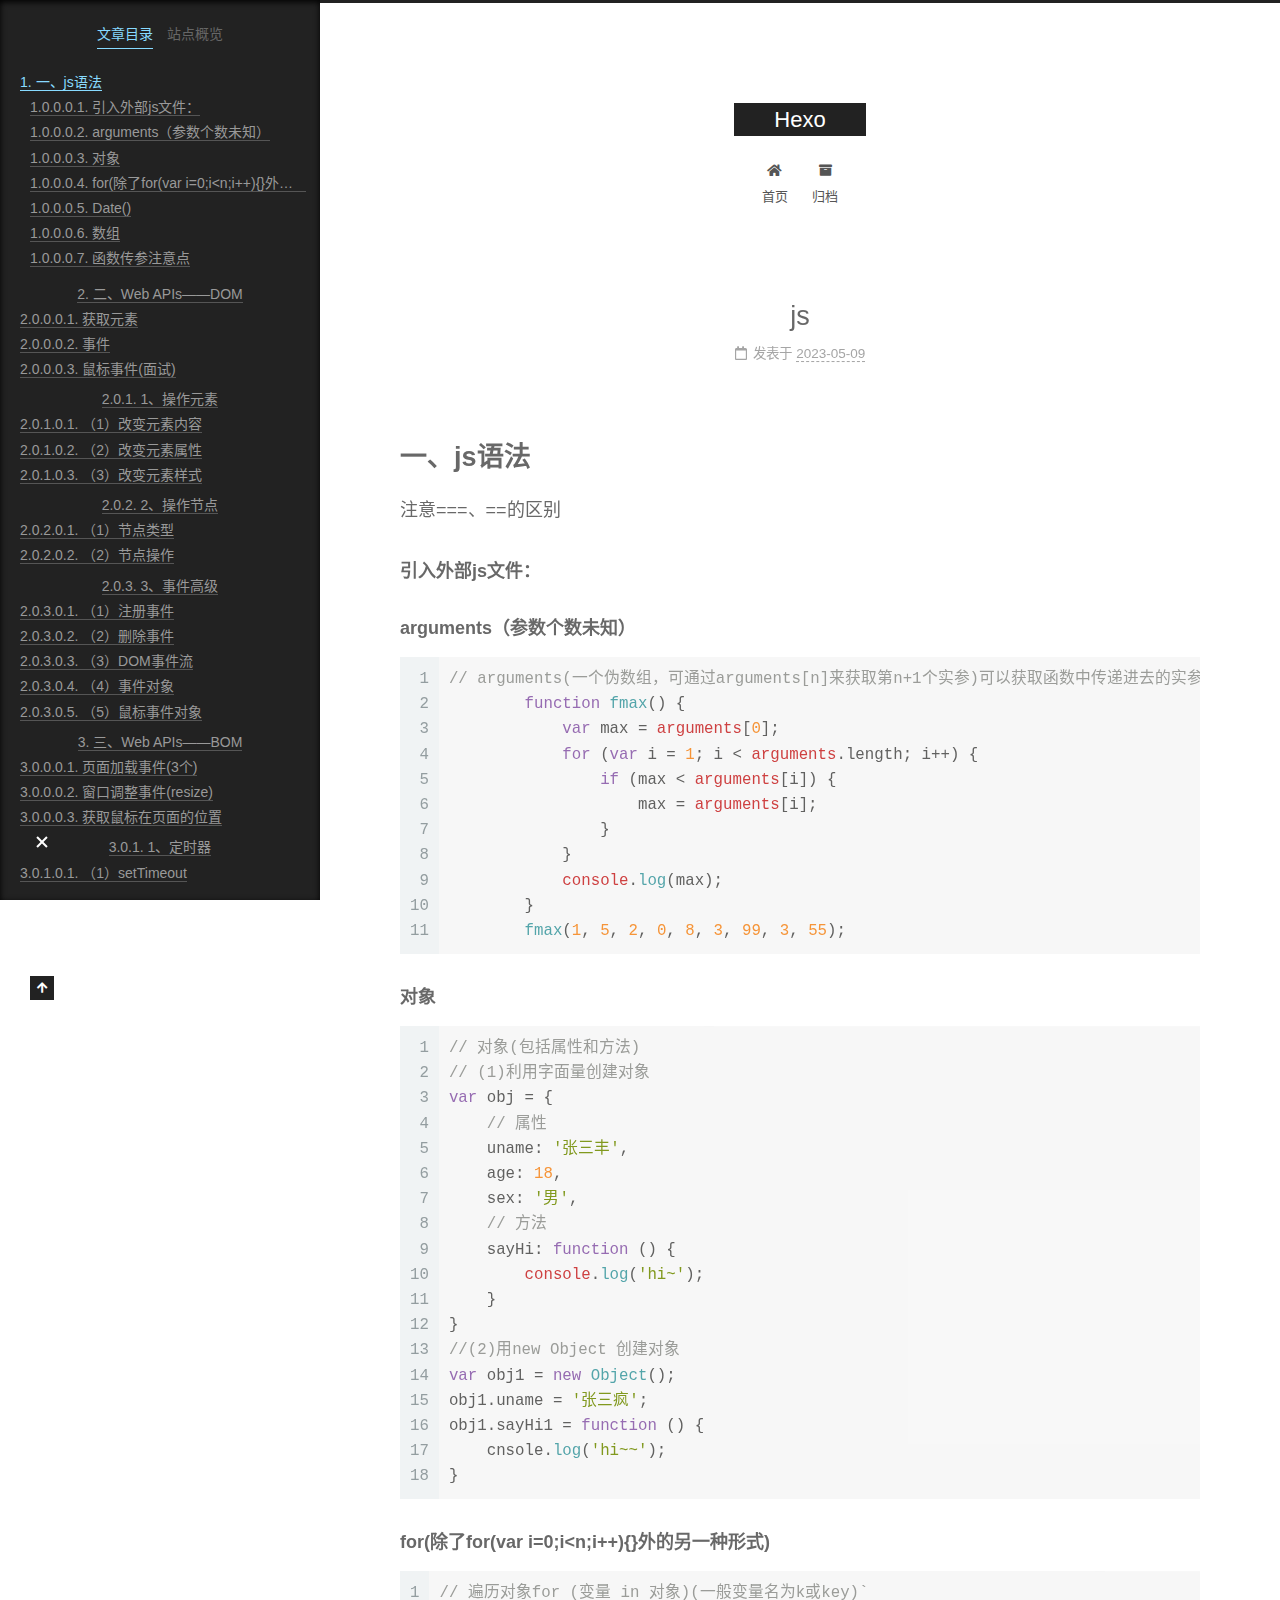
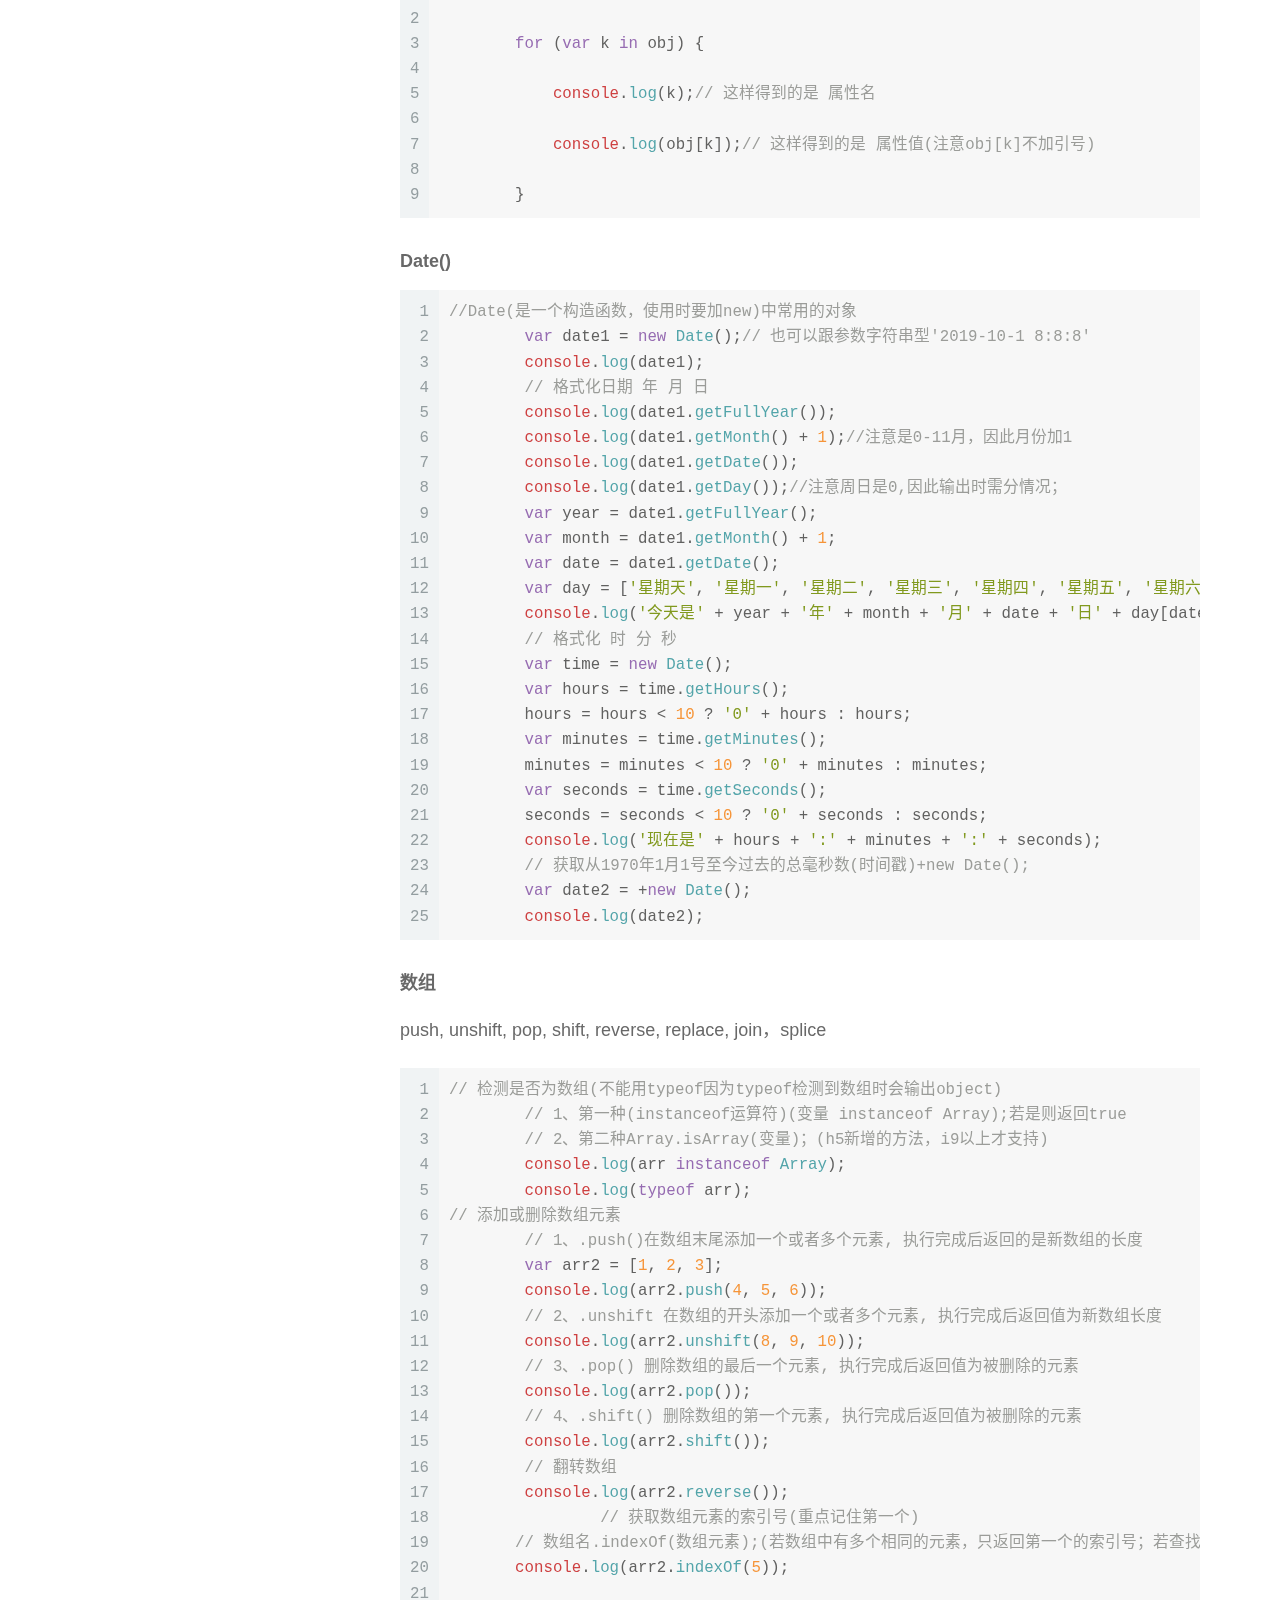
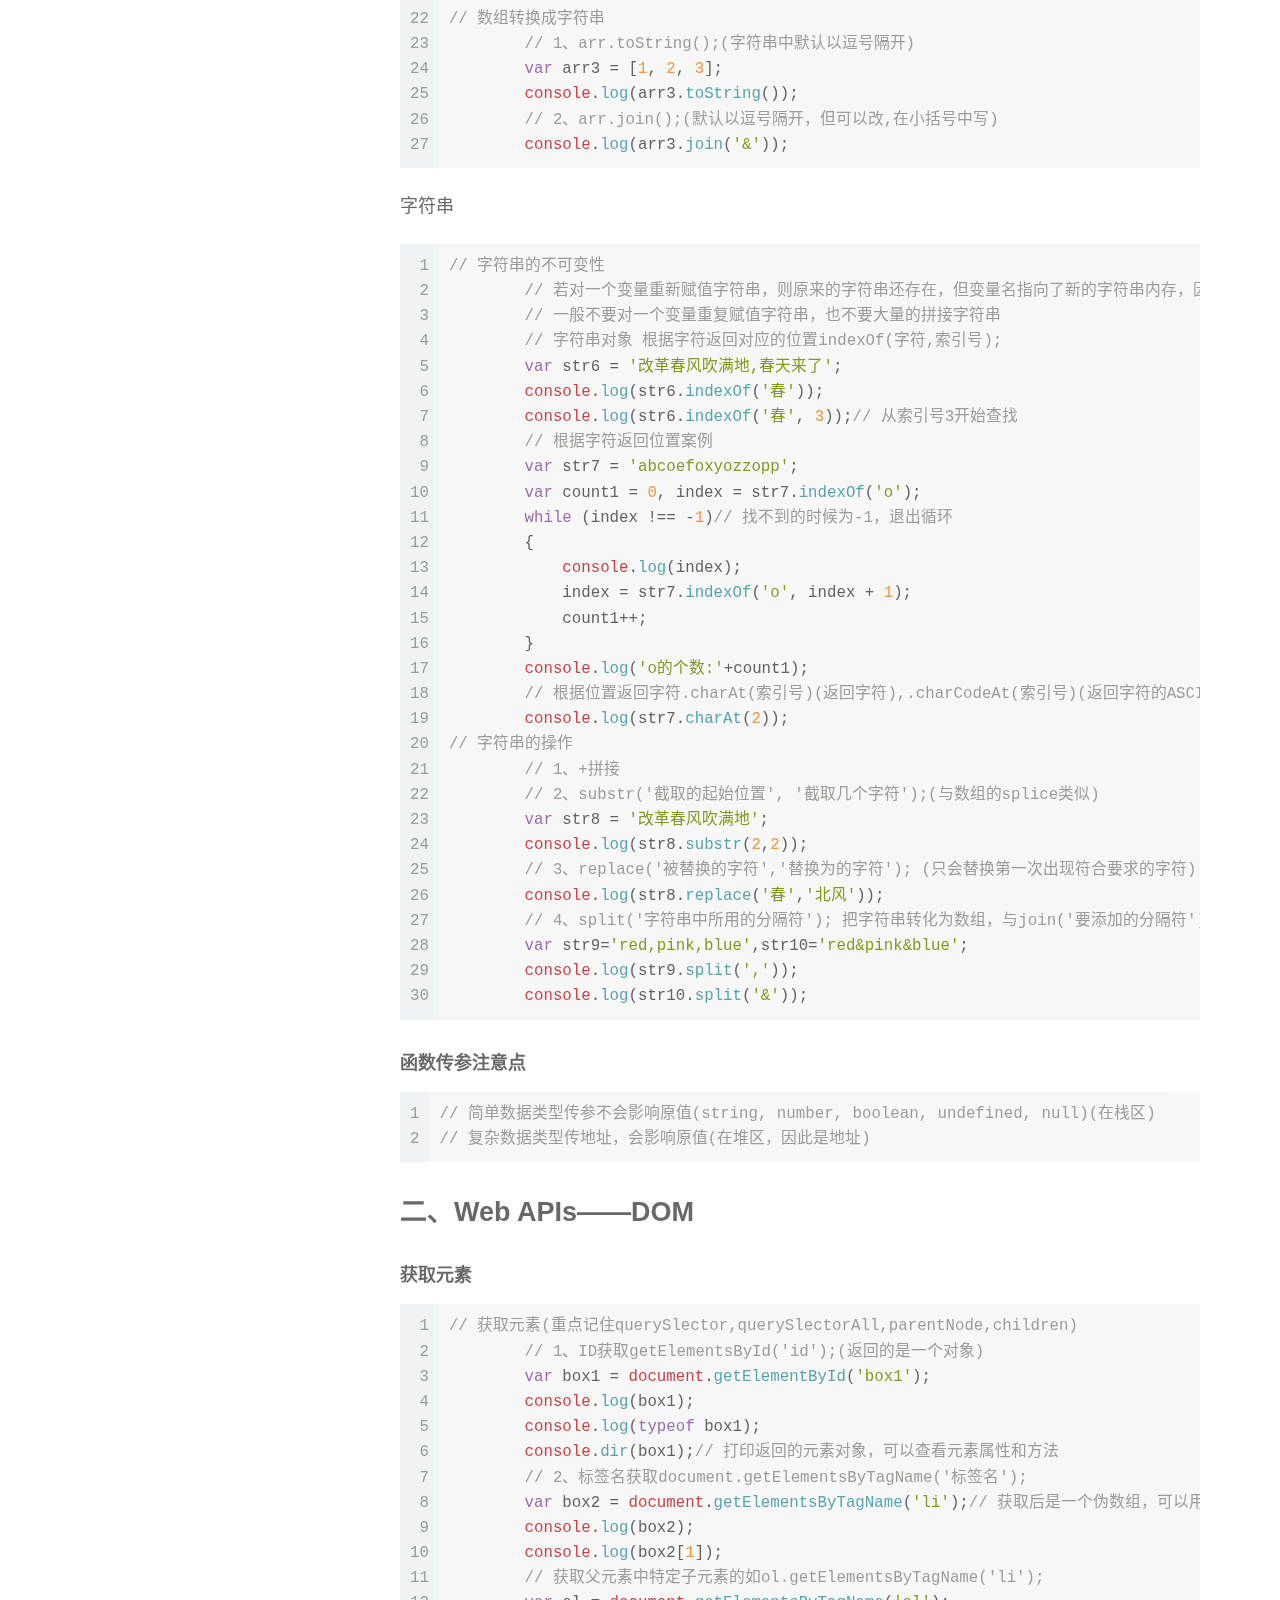
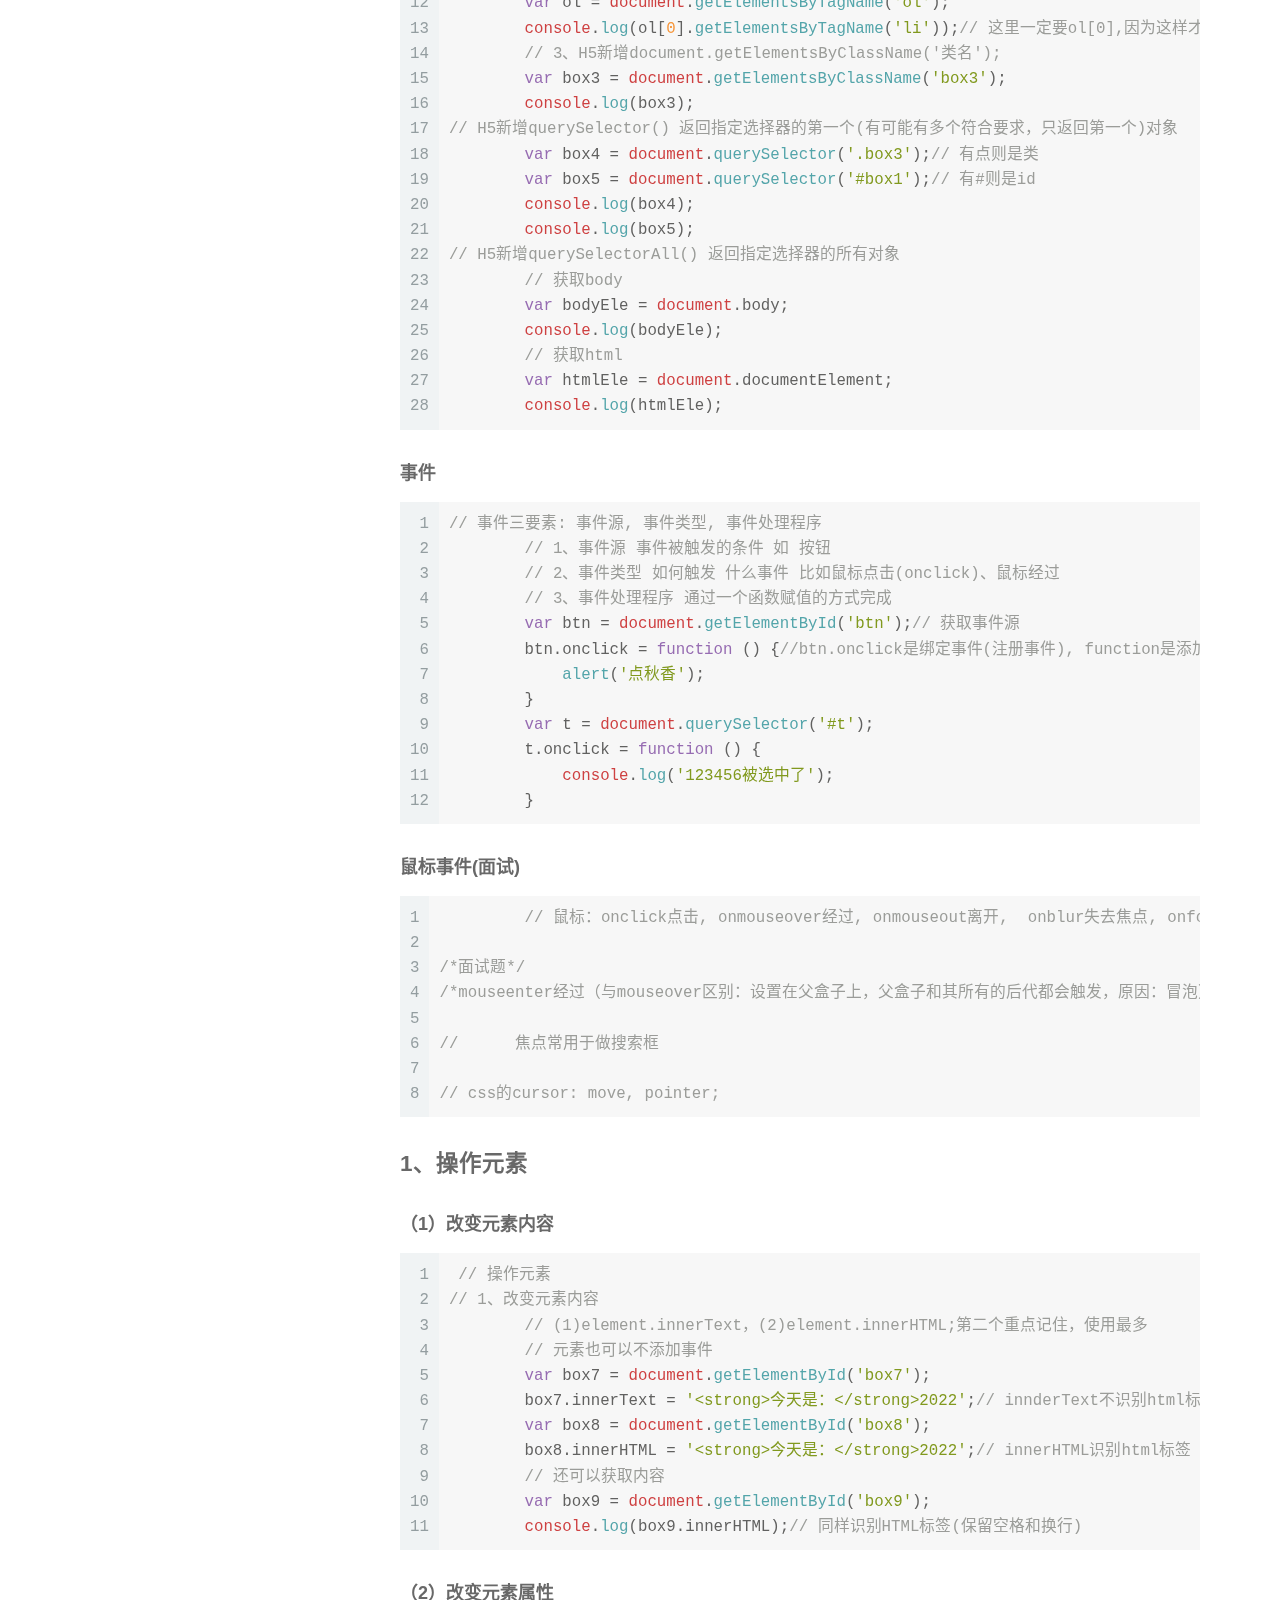
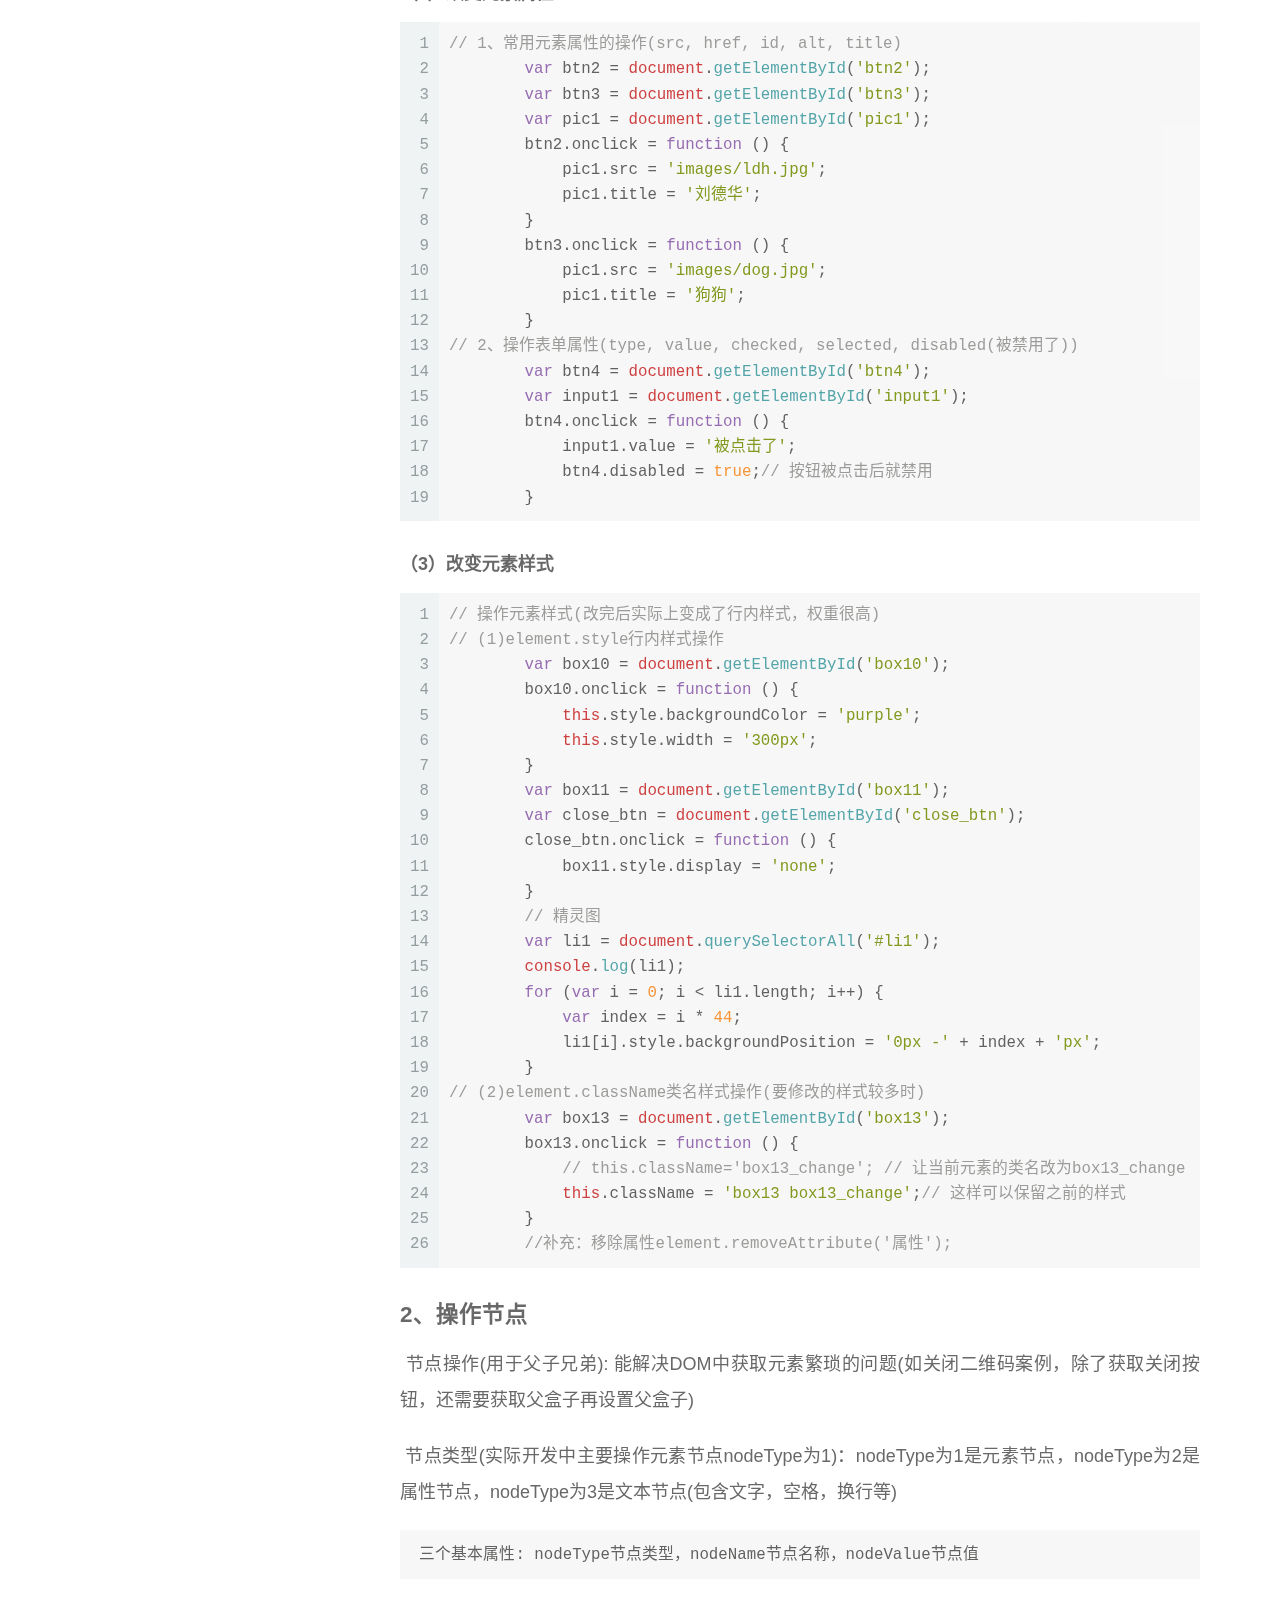
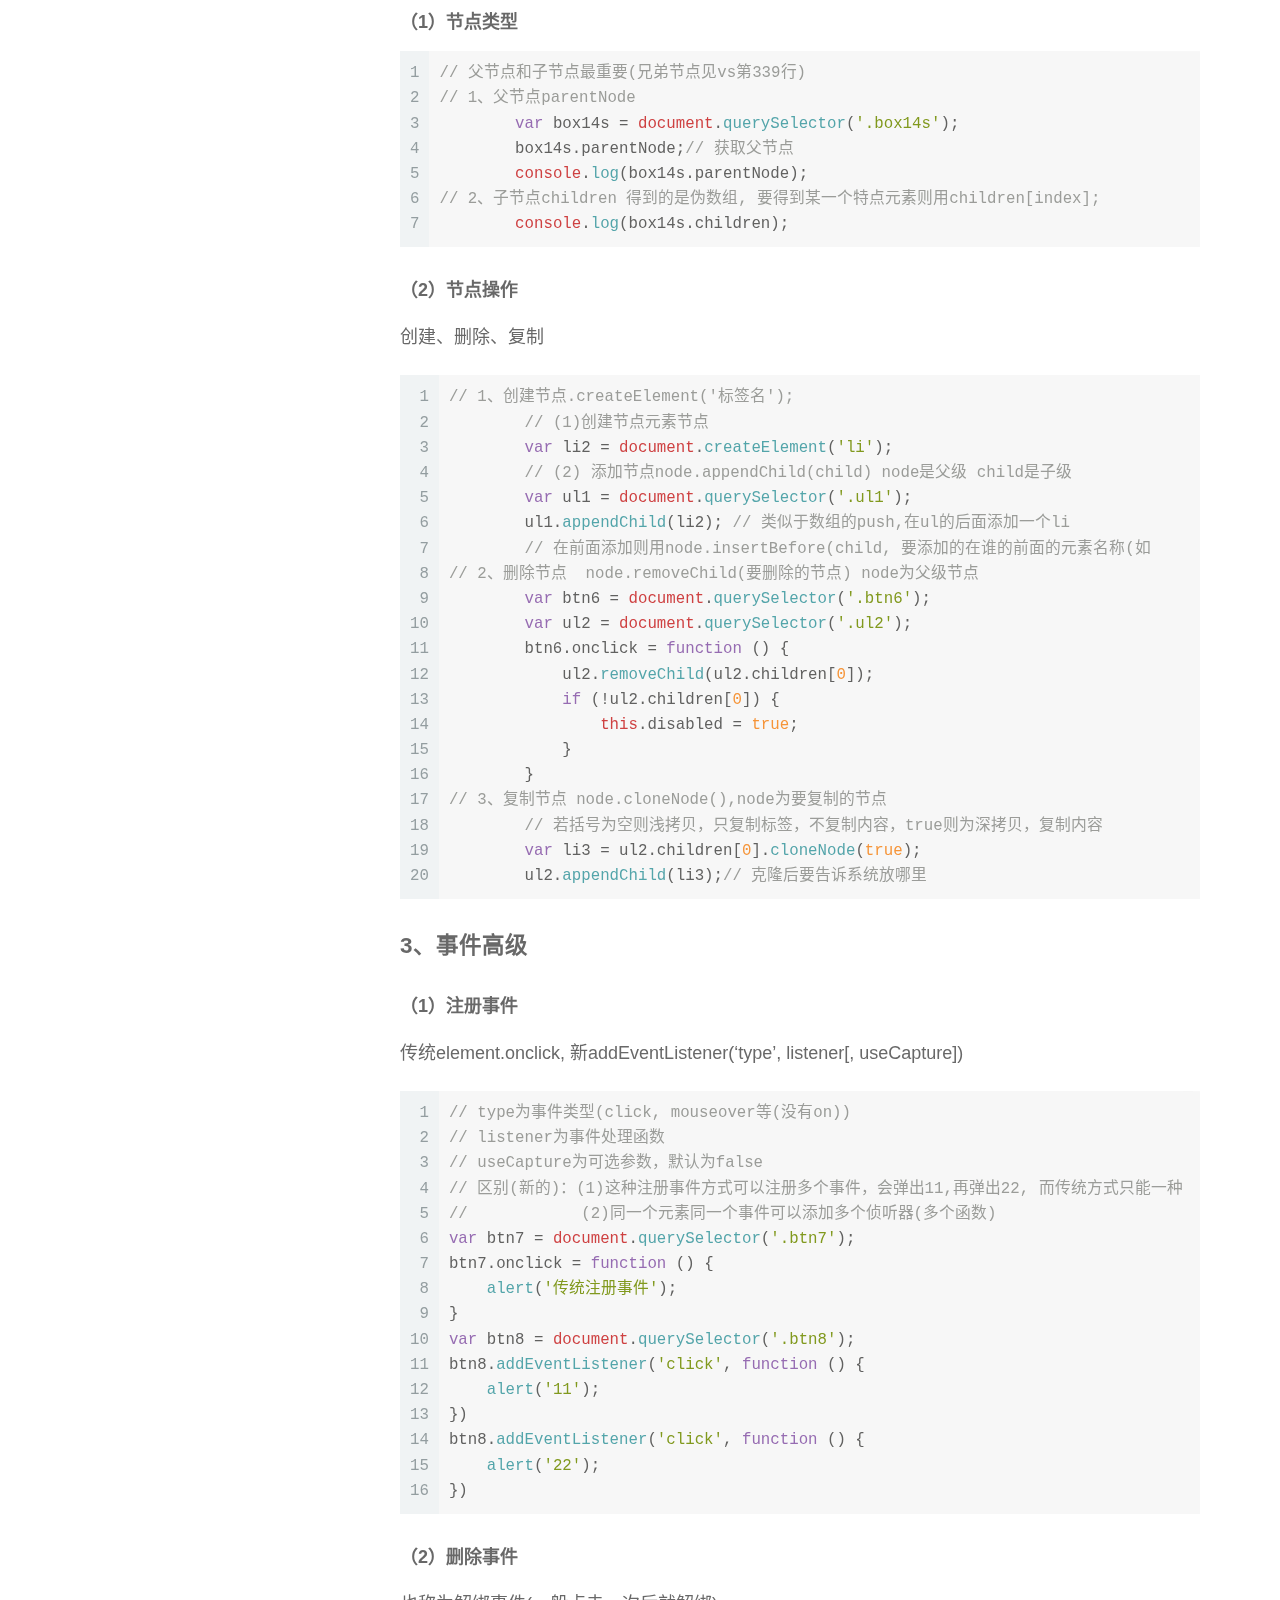
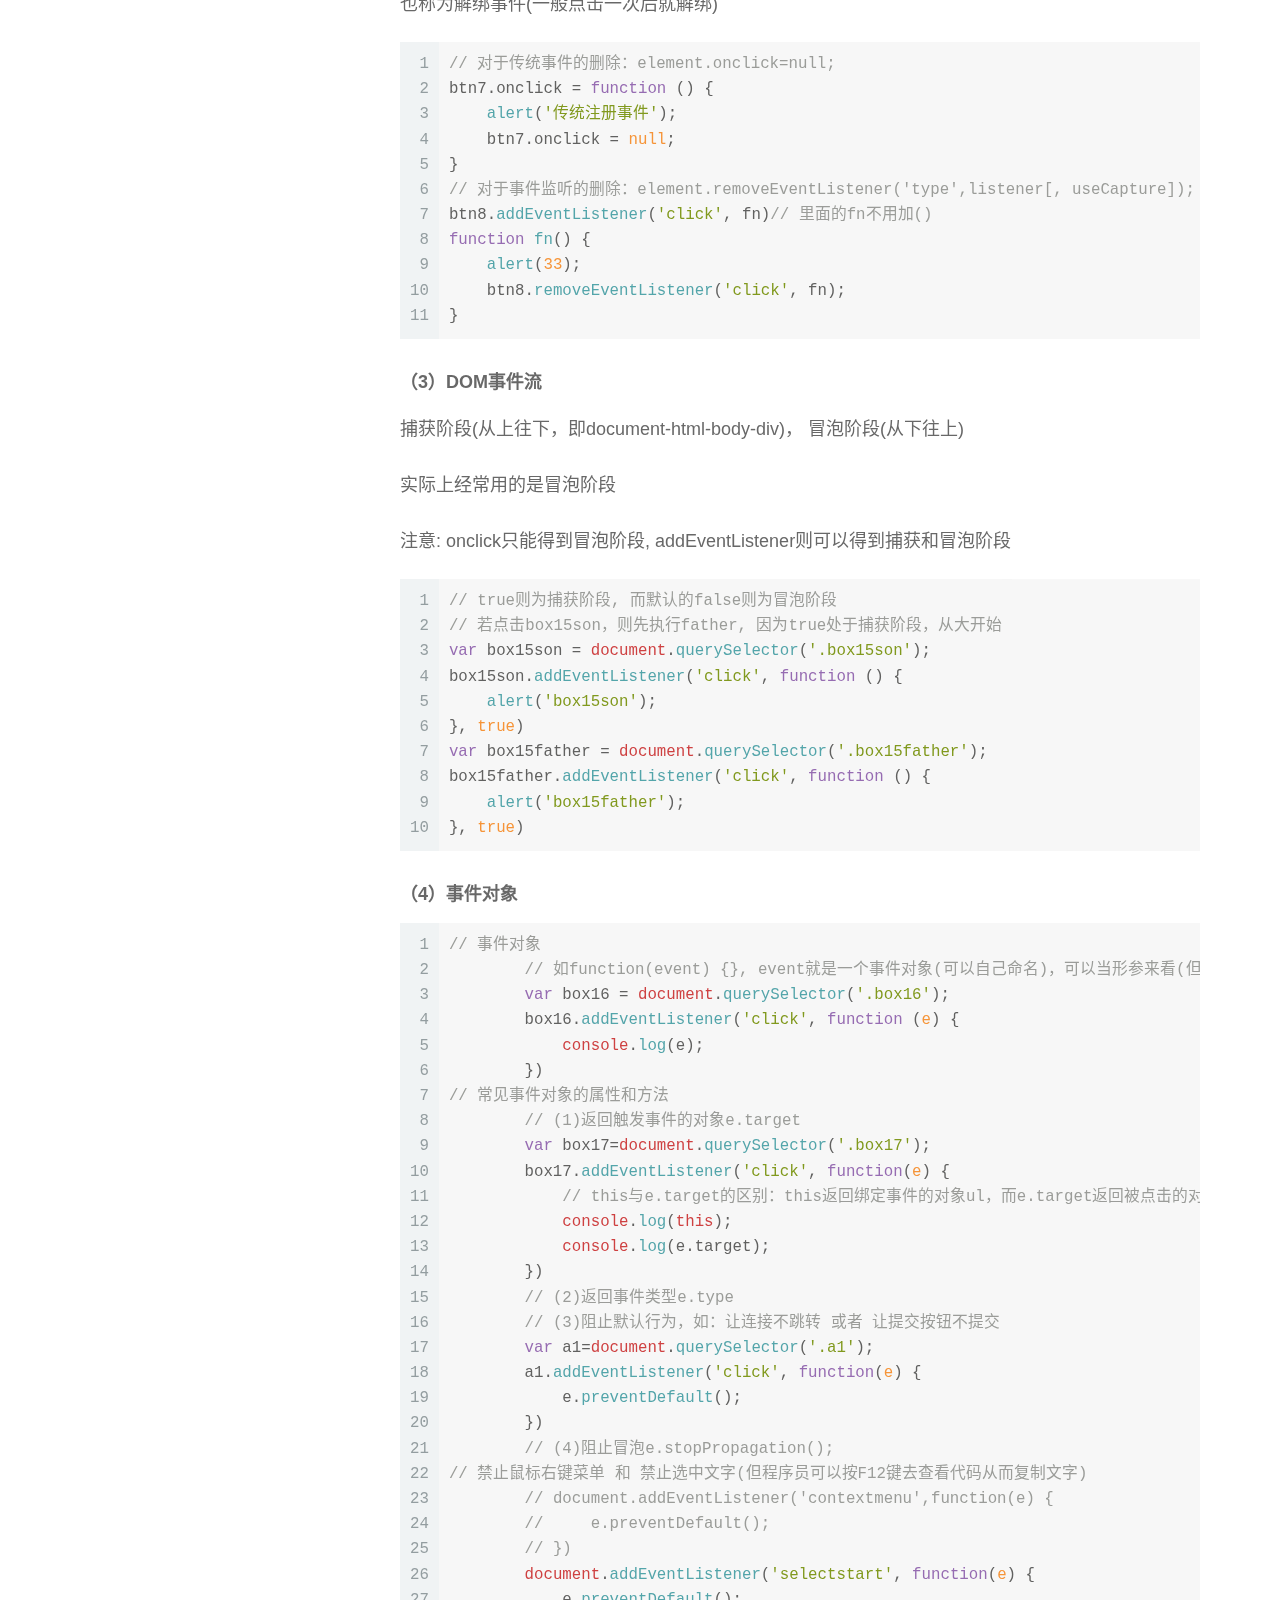
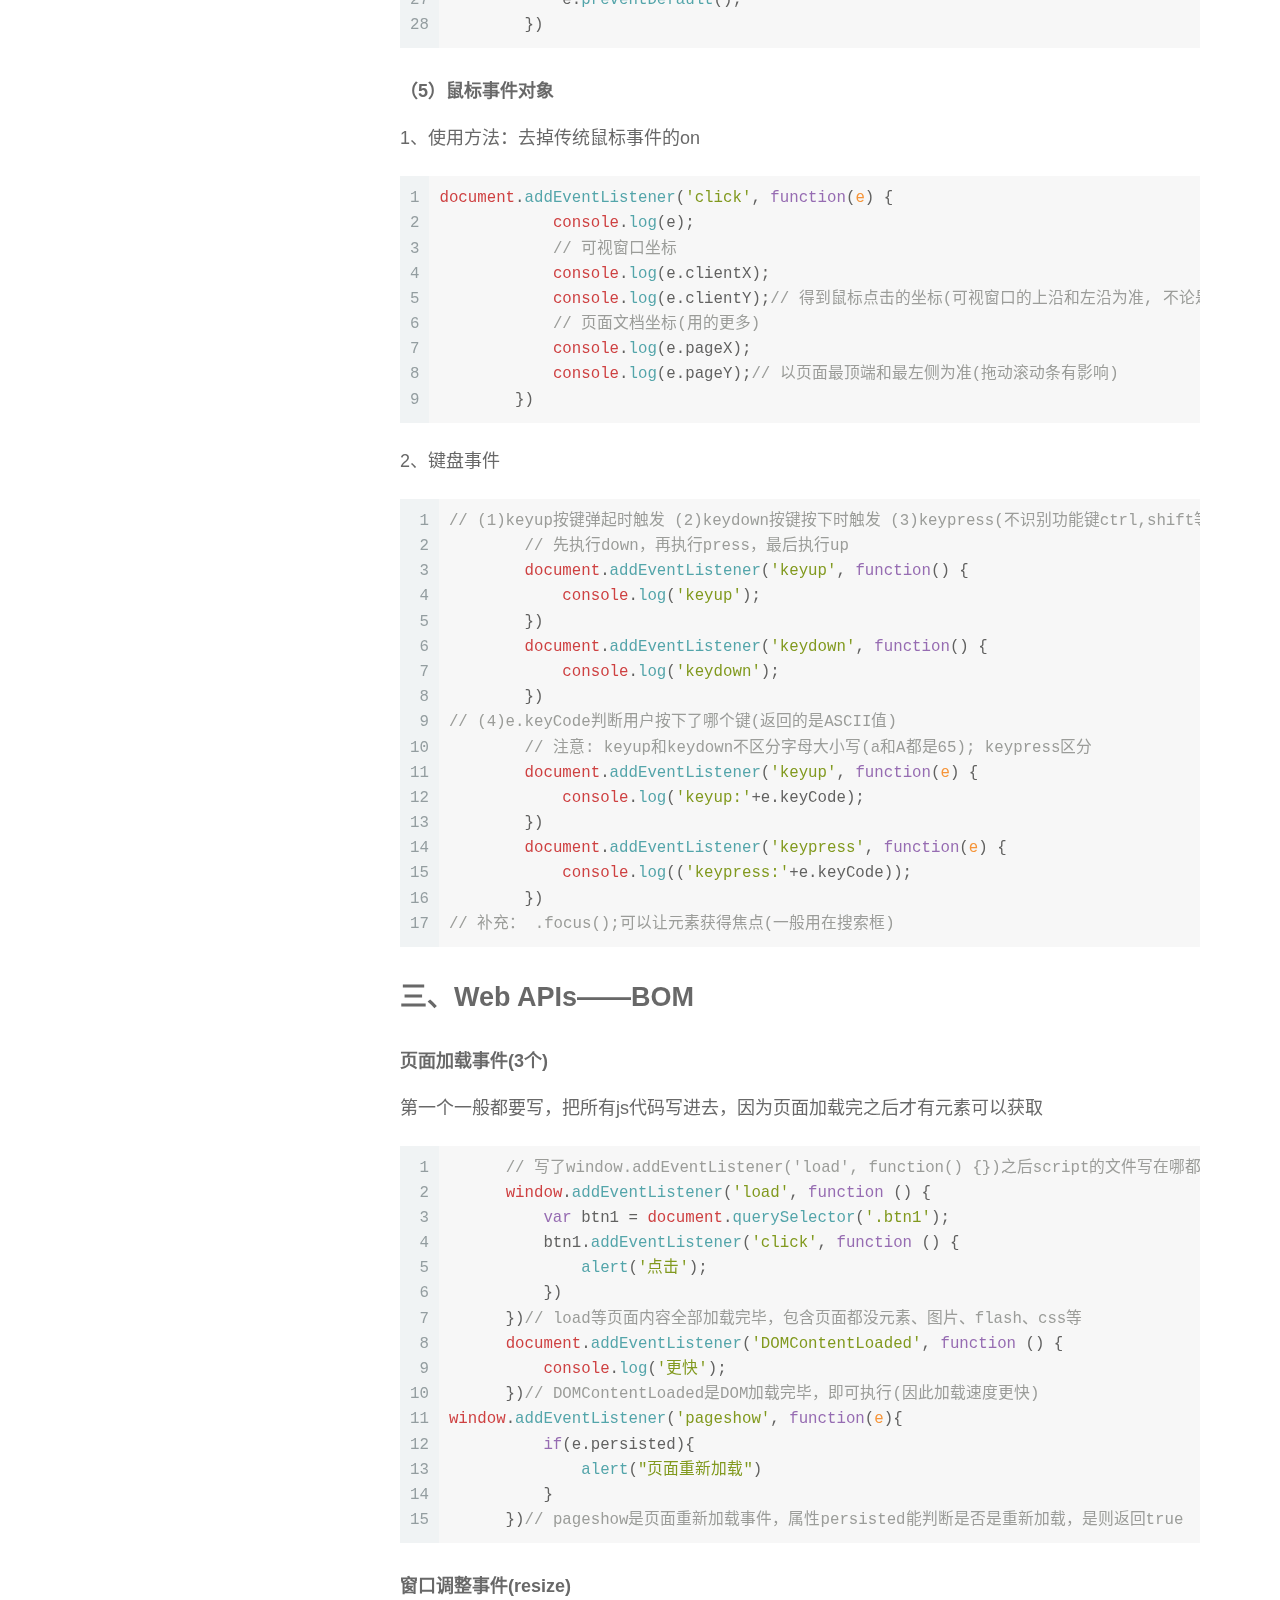
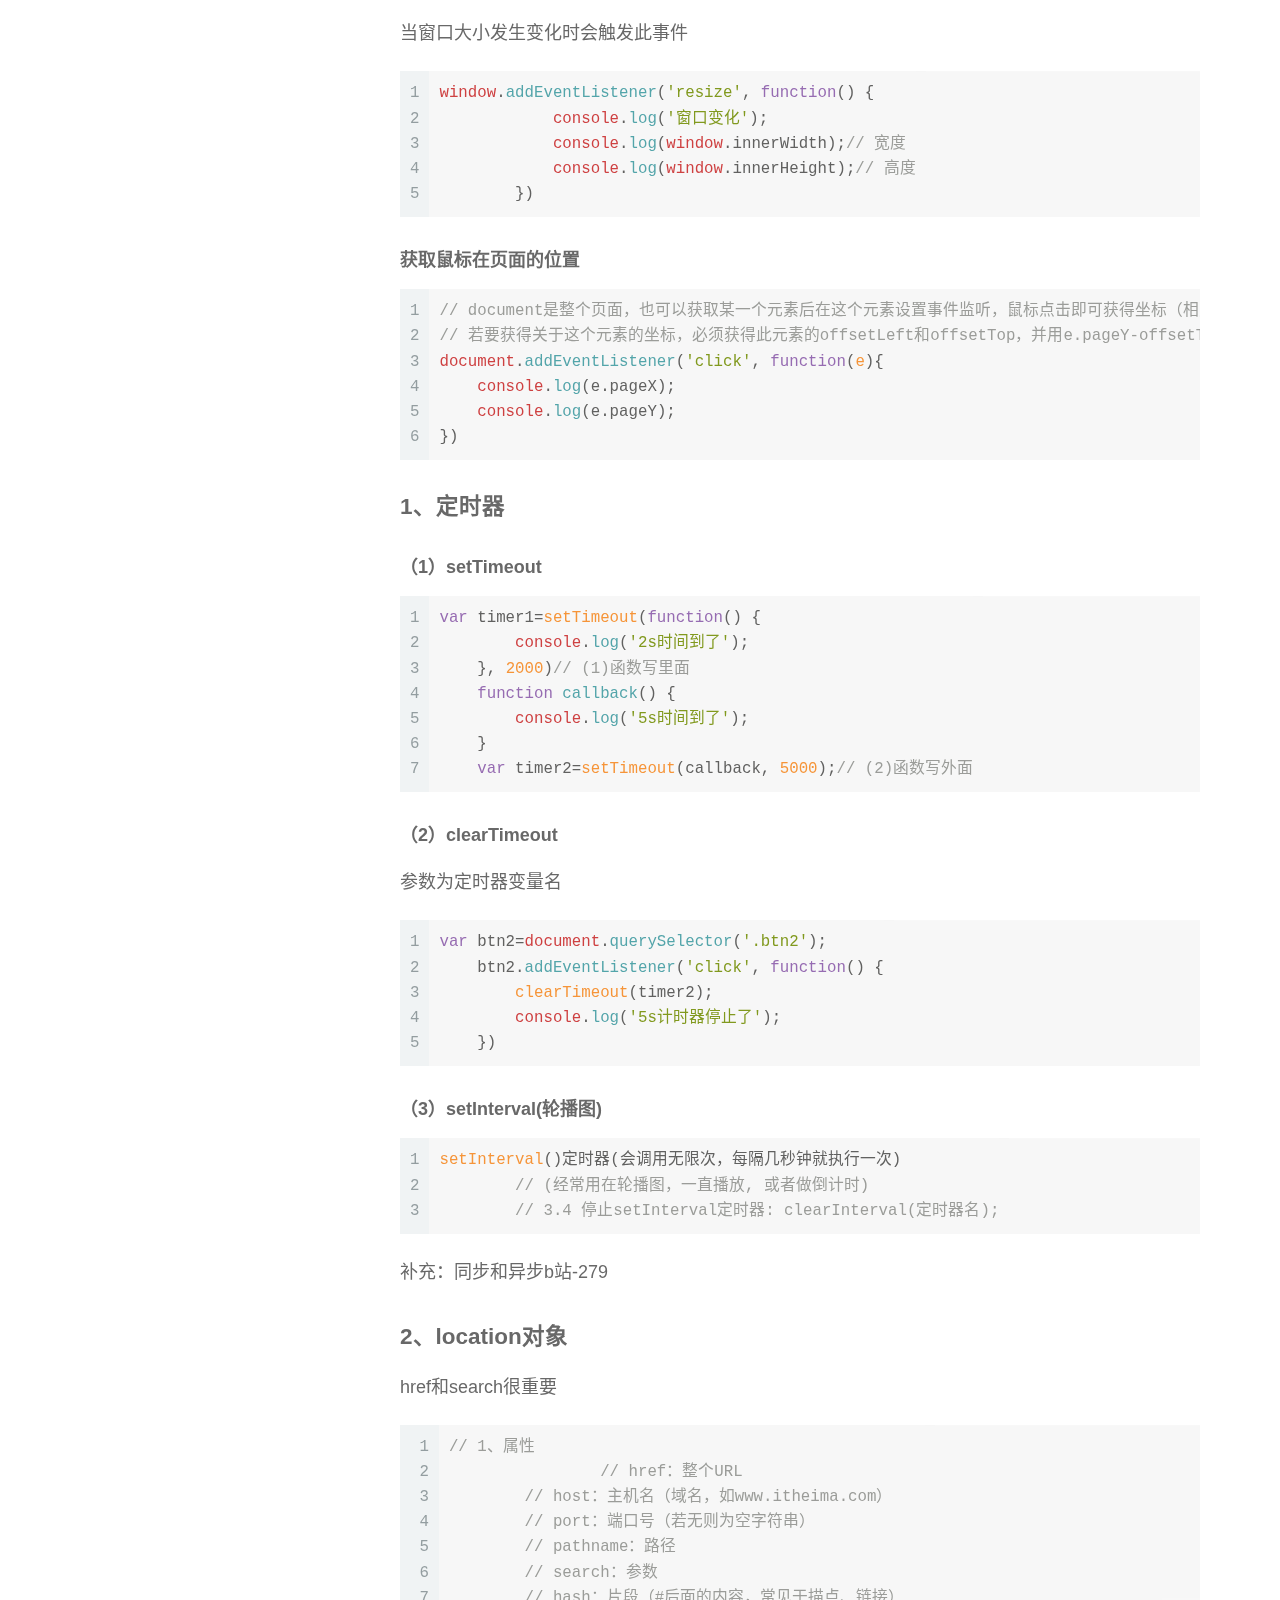
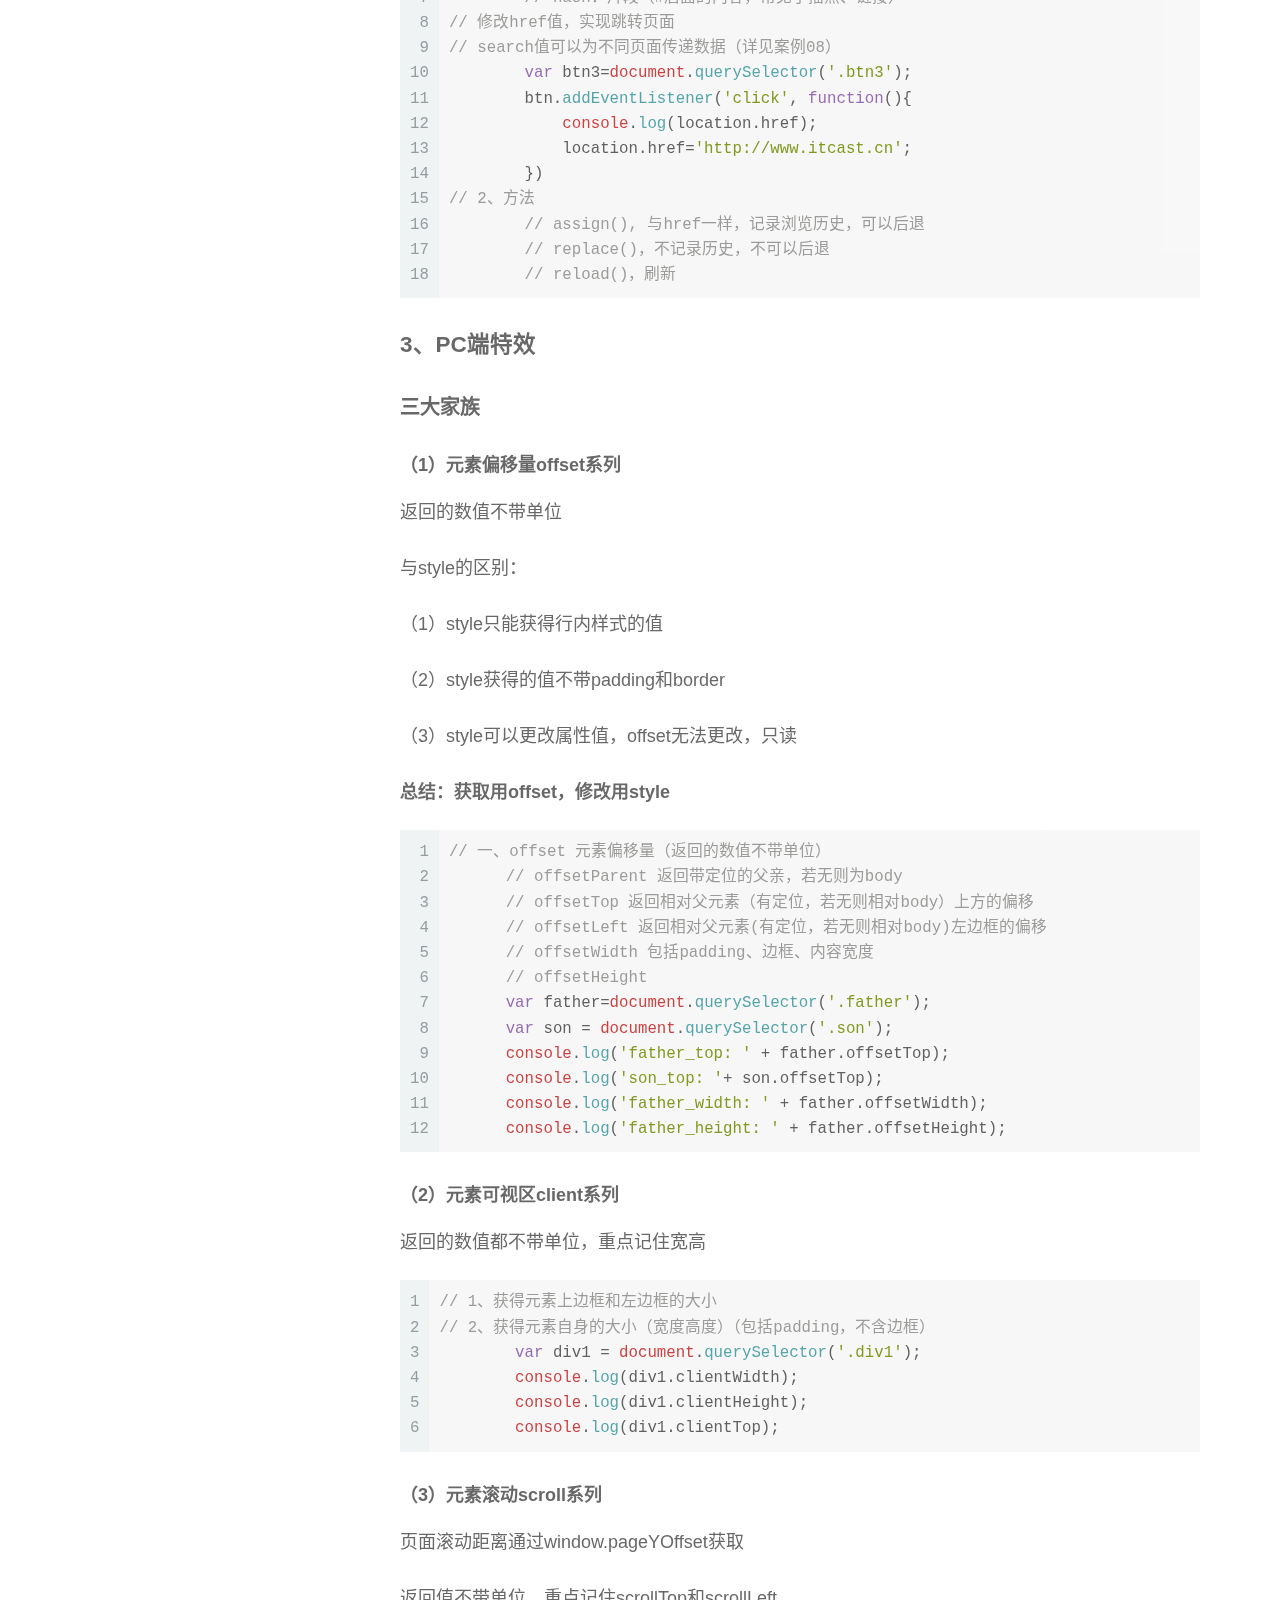
==== 2023/05/09/js/index.html @ f7e5f299 "Site updated: 2023-05-09 20:14:37" ====
<!DOCTYPE html>
<html lang="zh-CN">
<head>
  <meta charset="UTF-8">
<meta name="viewport" content="width=device-width, initial-scale=1, maximum-scale=2">
<meta name="theme-color" content="#222">
<meta name="generator" content="Hexo 5.4.2">
  <link rel="apple-touch-icon" sizes="180x180" href="/images/apple-touch-icon-next.png">
  <link rel="icon" type="image/png" sizes="32x32" href="/images/favicon-32x32-next.png">
  <link rel="icon" type="image/png" sizes="16x16" href="/images/favicon-16x16-next.png">
  <link rel="mask-icon" href="/images/logo.svg" color="#222">

<link rel="stylesheet" href="/css/main.css">


<link rel="stylesheet" href="/lib/font-awesome/css/all.min.css">

<script id="hexo-configurations">
    var NexT = window.NexT || {};
    var CONFIG = {"hostname":"example.com","root":"/","scheme":"Muse","version":"7.8.0","exturl":false,"sidebar":{"position":"left","display":"post","padding":18,"offset":12,"onmobile":false},"copycode":{"enable":false,"show_result":false,"style":null},"back2top":{"enable":true,"sidebar":false,"scrollpercent":false},"bookmark":{"enable":false,"color":"#222","save":"auto"},"fancybox":false,"mediumzoom":false,"lazyload":false,"pangu":false,"comments":{"style":"tabs","active":null,"storage":true,"lazyload":false,"nav":null},"algolia":{"hits":{"per_page":10},"labels":{"input_placeholder":"Search for Posts","hits_empty":"We didn't find any results for the search: ${query}","hits_stats":"${hits} results found in ${time} ms"}},"localsearch":{"enable":false,"trigger":"auto","top_n_per_article":1,"unescape":false,"preload":false},"motion":{"enable":true,"async":false,"transition":{"post_block":"fadeIn","post_header":"slideDownIn","post_body":"slideDownIn","coll_header":"slideLeftIn","sidebar":"slideUpIn"}}};
  </script>

  <meta name="description" content="一、js语法注意&#x3D;&#x3D;&#x3D;、&#x3D;&#x3D;的区别 引入外部js文件：arguments（参数个数未知）1234567891011&#x2F;&#x2F; arguments(一个伪数组，可通过arguments[n]来获取第n+1个实参)可以获取函数中传递进去的实参的个数,在函数里使用console.log(arguments);        function fmax() &amp;#123;            var max &#x3D;">
<meta property="og:type" content="article">
<meta property="og:title" content="js">
<meta property="og:url" content="http://example.com/2023/05/09/js/index.html">
<meta property="og:site_name" content="Hexo">
<meta property="og:description" content="一、js语法注意&#x3D;&#x3D;&#x3D;、&#x3D;&#x3D;的区别 引入外部js文件：arguments（参数个数未知）1234567891011&#x2F;&#x2F; arguments(一个伪数组，可通过arguments[n]来获取第n+1个实参)可以获取函数中传递进去的实参的个数,在函数里使用console.log(arguments);        function fmax() &amp;#123;            var max &#x3D;">
<meta property="og:locale" content="zh_CN">
<meta property="og:image" content="c:/Users/86159/AppData/Local/Temp/1681039842613.png">
<meta property="og:image" content="c:/Users/86159/AppData/Local/Temp/1681040934715.png">
<meta property="og:image" content="c:/Users/86159/AppData/Local/Temp/1680922133999.png">
<meta property="og:image" content="c:/Users/86159/AppData/Local/Temp/1680965831898.png">
<meta property="og:image" content="c:/Users/86159/AppData/Local/Temp/1680966084040.png">
<meta property="og:image" content="c:/Users/86159/AppData/Local/Temp/1680966303382.png">
<meta property="og:image" content="c:/Users/86159/AppData/Local/Temp/1680967090396.png">
<meta property="og:image" content="c:/Users/86159/AppData/Local/Temp/1680967878242.png">
<meta property="og:image" content="c:/Users/86159/AppData/Local/Temp/1680968354808.png">
<meta property="og:image" content="c:/Users/86159/AppData/Local/Temp/1681039149271.png">
<meta property="og:image" content="c:/Users/86159/AppData/Local/Temp/1681041091183.png">
<meta property="og:image" content="c:/Users/86159/AppData/Local/Temp/1681042518783.png">
<meta property="og:image" content="c:/Users/86159/AppData/Local/Temp/1681042722853.png">
<meta property="article:published_time" content="2023-05-09T12:08:41.454Z">
<meta property="article:modified_time" content="2023-05-09T12:11:53.310Z">
<meta property="article:author" content="John Doe">
<meta name="twitter:card" content="summary">
<meta name="twitter:image" content="c:/Users/86159/AppData/Local/Temp/1681039842613.png">

<link rel="canonical" href="http://example.com/2023/05/09/js/">


<script id="page-configurations">
  // https://hexo.io/docs/variables.html
  CONFIG.page = {
    sidebar: "",
    isHome : false,
    isPost : true,
    lang   : 'zh-CN'
  };
</script>

  <title>js | Hexo</title>
  






  <noscript>
  <style>
  .use-motion .brand,
  .use-motion .menu-item,
  .sidebar-inner,
  .use-motion .post-block,
  .use-motion .pagination,
  .use-motion .comments,
  .use-motion .post-header,
  .use-motion .post-body,
  .use-motion .collection-header { opacity: initial; }

  .use-motion .site-title,
  .use-motion .site-subtitle {
    opacity: initial;
    top: initial;
  }

  .use-motion .logo-line-before i { left: initial; }
  .use-motion .logo-line-after i { right: initial; }
  </style>
</noscript>

</head>

<body itemscope itemtype="http://schema.org/WebPage">
  <div class="container use-motion">
    <div class="headband"></div>

    <header class="header" itemscope itemtype="http://schema.org/WPHeader">
      <div class="header-inner"><div class="site-brand-container">
  <div class="site-nav-toggle">
    <div class="toggle" aria-label="切换导航栏">
      <span class="toggle-line toggle-line-first"></span>
      <span class="toggle-line toggle-line-middle"></span>
      <span class="toggle-line toggle-line-last"></span>
    </div>
  </div>

  <div class="site-meta">

    <a href="/" class="brand" rel="start">
      <span class="logo-line-before"><i></i></span>
      <h1 class="site-title">Hexo</h1>
      <span class="logo-line-after"><i></i></span>
    </a>
  </div>

  <div class="site-nav-right">
    <div class="toggle popup-trigger">
    </div>
  </div>
</div>




<nav class="site-nav">
  <ul id="menu" class="main-menu menu">
        <li class="menu-item menu-item-home">

    <a href="/" rel="section"><i class="fa fa-home fa-fw"></i>首页</a>

  </li>
        <li class="menu-item menu-item-archives">

    <a href="/archives/" rel="section"><i class="fa fa-archive fa-fw"></i>归档</a>

  </li>
  </ul>
</nav>




</div>
    </header>

    
  <div class="back-to-top">
    <i class="fa fa-arrow-up"></i>
    <span>0%</span>
  </div>


    <main class="main">
      <div class="main-inner">
        <div class="content-wrap">
          

          <div class="content post posts-expand">
            

    
  
  
  <article itemscope itemtype="http://schema.org/Article" class="post-block" lang="zh-CN">
    <link itemprop="mainEntityOfPage" href="http://example.com/2023/05/09/js/">

    <span hidden itemprop="author" itemscope itemtype="http://schema.org/Person">
      <meta itemprop="image" content="/images/avatar.gif">
      <meta itemprop="name" content="John Doe">
      <meta itemprop="description" content="">
    </span>

    <span hidden itemprop="publisher" itemscope itemtype="http://schema.org/Organization">
      <meta itemprop="name" content="Hexo">
    </span>
      <header class="post-header">
        <h1 class="post-title" itemprop="name headline">
          js
        </h1>

        <div class="post-meta">
            <span class="post-meta-item">
              <span class="post-meta-item-icon">
                <i class="far fa-calendar"></i>
              </span>
              <span class="post-meta-item-text">发表于</span>
              

              <time title="创建时间：2023-05-09 20:08:41 / 修改时间：20:11:53" itemprop="dateCreated datePublished" datetime="2023-05-09T20:08:41+08:00">2023-05-09</time>
            </span>

          

        </div>
      </header>

    
    
    
    <div class="post-body" itemprop="articleBody">

      
        <h1 id="一、js语法"><a href="#一、js语法" class="headerlink" title="一、js语法"></a>一、js语法</h1><p>注意===、==的区别</p>
<h5 id="引入外部js文件："><a href="#引入外部js文件：" class="headerlink" title="引入外部js文件："></a>引入外部js文件：<script src="文件名.js"></script></h5><h5 id="arguments（参数个数未知）"><a href="#arguments（参数个数未知）" class="headerlink" title="arguments（参数个数未知）"></a>arguments（参数个数未知）</h5><figure class="highlight javascript"><table><tr><td class="gutter"><pre><span class="line">1</span><br><span class="line">2</span><br><span class="line">3</span><br><span class="line">4</span><br><span class="line">5</span><br><span class="line">6</span><br><span class="line">7</span><br><span class="line">8</span><br><span class="line">9</span><br><span class="line">10</span><br><span class="line">11</span><br></pre></td><td class="code"><pre><span class="line"><span class="comment">// arguments(一个伪数组，可通过arguments[n]来获取第n+1个实参)可以获取函数中传递进去的实参的个数,在函数里使用console.log(arguments);</span></span><br><span class="line">        <span class="keyword">function</span> <span class="title function_">fmax</span>(<span class="params"></span>) &#123;</span><br><span class="line">            <span class="keyword">var</span> max = <span class="variable language_">arguments</span>[<span class="number">0</span>];</span><br><span class="line">            <span class="keyword">for</span> (<span class="keyword">var</span> i = <span class="number">1</span>; i &lt; <span class="variable language_">arguments</span>.<span class="property">length</span>; i++) &#123;</span><br><span class="line">                <span class="keyword">if</span> (max &lt; <span class="variable language_">arguments</span>[i]) &#123;</span><br><span class="line">                    max = <span class="variable language_">arguments</span>[i];   </span><br><span class="line">                &#125;</span><br><span class="line">            &#125;</span><br><span class="line">            <span class="variable language_">console</span>.<span class="title function_">log</span>(max);</span><br><span class="line">        &#125;</span><br><span class="line">        <span class="title function_">fmax</span>(<span class="number">1</span>, <span class="number">5</span>, <span class="number">2</span>, <span class="number">0</span>, <span class="number">8</span>, <span class="number">3</span>, <span class="number">99</span>, <span class="number">3</span>, <span class="number">55</span>);</span><br></pre></td></tr></table></figure>

<h5 id="对象"><a href="#对象" class="headerlink" title="对象"></a>对象</h5><figure class="highlight javascript"><table><tr><td class="gutter"><pre><span class="line">1</span><br><span class="line">2</span><br><span class="line">3</span><br><span class="line">4</span><br><span class="line">5</span><br><span class="line">6</span><br><span class="line">7</span><br><span class="line">8</span><br><span class="line">9</span><br><span class="line">10</span><br><span class="line">11</span><br><span class="line">12</span><br><span class="line">13</span><br><span class="line">14</span><br><span class="line">15</span><br><span class="line">16</span><br><span class="line">17</span><br><span class="line">18</span><br></pre></td><td class="code"><pre><span class="line"><span class="comment">// 对象(包括属性和方法)</span></span><br><span class="line"><span class="comment">// (1)利用字面量创建对象</span></span><br><span class="line"><span class="keyword">var</span> obj = &#123;</span><br><span class="line">    <span class="comment">// 属性</span></span><br><span class="line">    <span class="attr">uname</span>: <span class="string">&#x27;张三丰&#x27;</span>,</span><br><span class="line">    <span class="attr">age</span>: <span class="number">18</span>,</span><br><span class="line">    <span class="attr">sex</span>: <span class="string">&#x27;男&#x27;</span>,</span><br><span class="line">    <span class="comment">// 方法</span></span><br><span class="line">    <span class="attr">sayHi</span>: <span class="keyword">function</span> (<span class="params"></span>) &#123;</span><br><span class="line">        <span class="variable language_">console</span>.<span class="title function_">log</span>(<span class="string">&#x27;hi~&#x27;</span>);</span><br><span class="line">    &#125;</span><br><span class="line">&#125;</span><br><span class="line"><span class="comment">//(2)用new Object 创建对象</span></span><br><span class="line"><span class="keyword">var</span> obj1 = <span class="keyword">new</span> <span class="title class_">Object</span>();</span><br><span class="line">obj1.<span class="property">uname</span> = <span class="string">&#x27;张三疯&#x27;</span>;</span><br><span class="line">obj1.<span class="property">sayHi1</span> = <span class="keyword">function</span> (<span class="params"></span>) &#123;</span><br><span class="line">    cnsole.<span class="title function_">log</span>(<span class="string">&#x27;hi~~&#x27;</span>);</span><br><span class="line">&#125;</span><br></pre></td></tr></table></figure>

<h5 id="for-除了for-var-i-0-i-lt-n-i-外的另一种形式"><a href="#for-除了for-var-i-0-i-lt-n-i-外的另一种形式" class="headerlink" title="for(除了for(var i=0;i&lt;n;i++){}外的另一种形式)"></a>for(除了for(var i=0;i&lt;n;i++){}外的另一种形式)</h5><figure class="highlight javascript"><table><tr><td class="gutter"><pre><span class="line">1</span><br><span class="line">2</span><br><span class="line">3</span><br><span class="line">4</span><br><span class="line">5</span><br><span class="line">6</span><br><span class="line">7</span><br><span class="line">8</span><br><span class="line">9</span><br></pre></td><td class="code"><pre><span class="line"><span class="comment">// 遍历对象for (变量 in 对象)(一般变量名为k或key)`</span></span><br><span class="line"></span><br><span class="line">        <span class="keyword">for</span> (<span class="keyword">var</span> k <span class="keyword">in</span> obj) &#123;</span><br><span class="line"></span><br><span class="line">            <span class="variable language_">console</span>.<span class="title function_">log</span>(k);<span class="comment">// 这样得到的是 属性名</span></span><br><span class="line"></span><br><span class="line">            <span class="variable language_">console</span>.<span class="title function_">log</span>(obj[k]);<span class="comment">// 这样得到的是 属性值(注意obj[k]不加引号)</span></span><br><span class="line"></span><br><span class="line">        &#125;</span><br></pre></td></tr></table></figure>

<h5 id="Date"><a href="#Date" class="headerlink" title="Date()"></a>Date()</h5><figure class="highlight javascript"><table><tr><td class="gutter"><pre><span class="line">1</span><br><span class="line">2</span><br><span class="line">3</span><br><span class="line">4</span><br><span class="line">5</span><br><span class="line">6</span><br><span class="line">7</span><br><span class="line">8</span><br><span class="line">9</span><br><span class="line">10</span><br><span class="line">11</span><br><span class="line">12</span><br><span class="line">13</span><br><span class="line">14</span><br><span class="line">15</span><br><span class="line">16</span><br><span class="line">17</span><br><span class="line">18</span><br><span class="line">19</span><br><span class="line">20</span><br><span class="line">21</span><br><span class="line">22</span><br><span class="line">23</span><br><span class="line">24</span><br><span class="line">25</span><br></pre></td><td class="code"><pre><span class="line"><span class="comment">//Date(是一个构造函数，使用时要加new)中常用的对象</span></span><br><span class="line">        <span class="keyword">var</span> date1 = <span class="keyword">new</span> <span class="title class_">Date</span>();<span class="comment">// 也可以跟参数字符串型&#x27;2019-10-1 8:8:8&#x27;</span></span><br><span class="line">        <span class="variable language_">console</span>.<span class="title function_">log</span>(date1);</span><br><span class="line">        <span class="comment">// 格式化日期 年 月 日</span></span><br><span class="line">        <span class="variable language_">console</span>.<span class="title function_">log</span>(date1.<span class="title function_">getFullYear</span>());</span><br><span class="line">        <span class="variable language_">console</span>.<span class="title function_">log</span>(date1.<span class="title function_">getMonth</span>() + <span class="number">1</span>);<span class="comment">//注意是0-11月，因此月份加1</span></span><br><span class="line">        <span class="variable language_">console</span>.<span class="title function_">log</span>(date1.<span class="title function_">getDate</span>());</span><br><span class="line">        <span class="variable language_">console</span>.<span class="title function_">log</span>(date1.<span class="title function_">getDay</span>());<span class="comment">//注意周日是0,因此输出时需分情况；</span></span><br><span class="line">        <span class="keyword">var</span> year = date1.<span class="title function_">getFullYear</span>();</span><br><span class="line">        <span class="keyword">var</span> month = date1.<span class="title function_">getMonth</span>() + <span class="number">1</span>;</span><br><span class="line">        <span class="keyword">var</span> date = date1.<span class="title function_">getDate</span>();</span><br><span class="line">        <span class="keyword">var</span> day = [<span class="string">&#x27;星期天&#x27;</span>, <span class="string">&#x27;星期一&#x27;</span>, <span class="string">&#x27;星期二&#x27;</span>, <span class="string">&#x27;星期三&#x27;</span>, <span class="string">&#x27;星期四&#x27;</span>, <span class="string">&#x27;星期五&#x27;</span>, <span class="string">&#x27;星期六&#x27;</span>]</span><br><span class="line">        <span class="variable language_">console</span>.<span class="title function_">log</span>(<span class="string">&#x27;今天是&#x27;</span> + year + <span class="string">&#x27;年&#x27;</span> + month + <span class="string">&#x27;月&#x27;</span> + date + <span class="string">&#x27;日&#x27;</span> + day[date1.<span class="title function_">getDay</span>()]);</span><br><span class="line">        <span class="comment">// 格式化 时 分 秒</span></span><br><span class="line">        <span class="keyword">var</span> time = <span class="keyword">new</span> <span class="title class_">Date</span>();</span><br><span class="line">        <span class="keyword">var</span> hours = time.<span class="title function_">getHours</span>();</span><br><span class="line">        hours = hours &lt; <span class="number">10</span> ? <span class="string">&#x27;0&#x27;</span> + hours : hours;</span><br><span class="line">        <span class="keyword">var</span> minutes = time.<span class="title function_">getMinutes</span>();</span><br><span class="line">        minutes = minutes &lt; <span class="number">10</span> ? <span class="string">&#x27;0&#x27;</span> + minutes : minutes;</span><br><span class="line">        <span class="keyword">var</span> seconds = time.<span class="title function_">getSeconds</span>();</span><br><span class="line">        seconds = seconds &lt; <span class="number">10</span> ? <span class="string">&#x27;0&#x27;</span> + seconds : seconds;</span><br><span class="line">        <span class="variable language_">console</span>.<span class="title function_">log</span>(<span class="string">&#x27;现在是&#x27;</span> + hours + <span class="string">&#x27;:&#x27;</span> + minutes + <span class="string">&#x27;:&#x27;</span> + seconds);</span><br><span class="line">        <span class="comment">// 获取从1970年1月1号至今过去的总毫秒数(时间戳)+new Date();</span></span><br><span class="line">        <span class="keyword">var</span> date2 = +<span class="keyword">new</span> <span class="title class_">Date</span>();</span><br><span class="line">        <span class="variable language_">console</span>.<span class="title function_">log</span>(date2);</span><br></pre></td></tr></table></figure>

<h5 id="数组"><a href="#数组" class="headerlink" title="数组"></a>数组</h5><p>push,   unshift,   pop,   shift,   reverse,   replace,   join，splice</p>
<figure class="highlight javascript"><table><tr><td class="gutter"><pre><span class="line">1</span><br><span class="line">2</span><br><span class="line">3</span><br><span class="line">4</span><br><span class="line">5</span><br><span class="line">6</span><br><span class="line">7</span><br><span class="line">8</span><br><span class="line">9</span><br><span class="line">10</span><br><span class="line">11</span><br><span class="line">12</span><br><span class="line">13</span><br><span class="line">14</span><br><span class="line">15</span><br><span class="line">16</span><br><span class="line">17</span><br><span class="line">18</span><br><span class="line">19</span><br><span class="line">20</span><br><span class="line">21</span><br><span class="line">22</span><br><span class="line">23</span><br><span class="line">24</span><br><span class="line">25</span><br><span class="line">26</span><br><span class="line">27</span><br></pre></td><td class="code"><pre><span class="line"><span class="comment">// 检测是否为数组(不能用typeof因为typeof检测到数组时会输出object)</span></span><br><span class="line">        <span class="comment">// 1、第一种(instanceof运算符)(变量 instanceof Array);若是则返回true</span></span><br><span class="line">        <span class="comment">// 2、第二种Array.isArray(变量)；(h5新增的方法，i9以上才支持)</span></span><br><span class="line">        <span class="variable language_">console</span>.<span class="title function_">log</span>(arr <span class="keyword">instanceof</span> <span class="title class_">Array</span>);</span><br><span class="line">        <span class="variable language_">console</span>.<span class="title function_">log</span>(<span class="keyword">typeof</span> arr);</span><br><span class="line"><span class="comment">// 添加或删除数组元素</span></span><br><span class="line">        <span class="comment">// 1、.push()在数组末尾添加一个或者多个元素, 执行完成后返回的是新数组的长度</span></span><br><span class="line">        <span class="keyword">var</span> arr2 = [<span class="number">1</span>, <span class="number">2</span>, <span class="number">3</span>];</span><br><span class="line">        <span class="variable language_">console</span>.<span class="title function_">log</span>(arr2.<span class="title function_">push</span>(<span class="number">4</span>, <span class="number">5</span>, <span class="number">6</span>));</span><br><span class="line">        <span class="comment">// 2、.unshift 在数组的开头添加一个或者多个元素, 执行完成后返回值为新数组长度</span></span><br><span class="line">        <span class="variable language_">console</span>.<span class="title function_">log</span>(arr2.<span class="title function_">unshift</span>(<span class="number">8</span>, <span class="number">9</span>, <span class="number">10</span>));</span><br><span class="line">        <span class="comment">// 3、.pop() 删除数组的最后一个元素, 执行完成后返回值为被删除的元素</span></span><br><span class="line">        <span class="variable language_">console</span>.<span class="title function_">log</span>(arr2.<span class="title function_">pop</span>());</span><br><span class="line">        <span class="comment">// 4、.shift() 删除数组的第一个元素, 执行完成后返回值为被删除的元素</span></span><br><span class="line">        <span class="variable language_">console</span>.<span class="title function_">log</span>(arr2.<span class="title function_">shift</span>());</span><br><span class="line">        <span class="comment">// 翻转数组</span></span><br><span class="line">        <span class="variable language_">console</span>.<span class="title function_">log</span>(arr2.<span class="title function_">reverse</span>());</span><br><span class="line">		<span class="comment">// 获取数组元素的索引号(重点记住第一个)</span></span><br><span class="line">       <span class="comment">// 数组名.indexOf(数组元素);(若数组中有多个相同的元素，只返回第一个的索引号；若查找不到则返回-1)</span></span><br><span class="line">       <span class="variable language_">console</span>.<span class="title function_">log</span>(arr2.<span class="title function_">indexOf</span>(<span class="number">5</span>));</span><br><span class="line"></span><br><span class="line"><span class="comment">// 数组转换成字符串</span></span><br><span class="line">        <span class="comment">// 1、arr.toString();(字符串中默认以逗号隔开)</span></span><br><span class="line">        <span class="keyword">var</span> arr3 = [<span class="number">1</span>, <span class="number">2</span>, <span class="number">3</span>];</span><br><span class="line">        <span class="variable language_">console</span>.<span class="title function_">log</span>(arr3.<span class="title function_">toString</span>());</span><br><span class="line">        <span class="comment">// 2、arr.join();(默认以逗号隔开，但可以改,在小括号中写)</span></span><br><span class="line">        <span class="variable language_">console</span>.<span class="title function_">log</span>(arr3.<span class="title function_">join</span>(<span class="string">&#x27;&amp;&#x27;</span>));</span><br></pre></td></tr></table></figure>

<p>字符串</p>
<figure class="highlight javascript"><table><tr><td class="gutter"><pre><span class="line">1</span><br><span class="line">2</span><br><span class="line">3</span><br><span class="line">4</span><br><span class="line">5</span><br><span class="line">6</span><br><span class="line">7</span><br><span class="line">8</span><br><span class="line">9</span><br><span class="line">10</span><br><span class="line">11</span><br><span class="line">12</span><br><span class="line">13</span><br><span class="line">14</span><br><span class="line">15</span><br><span class="line">16</span><br><span class="line">17</span><br><span class="line">18</span><br><span class="line">19</span><br><span class="line">20</span><br><span class="line">21</span><br><span class="line">22</span><br><span class="line">23</span><br><span class="line">24</span><br><span class="line">25</span><br><span class="line">26</span><br><span class="line">27</span><br><span class="line">28</span><br><span class="line">29</span><br><span class="line">30</span><br></pre></td><td class="code"><pre><span class="line"><span class="comment">// 字符串的不可变性</span></span><br><span class="line">        <span class="comment">// 若对一个变量重新赋值字符串，则原来的字符串还存在，但变量名指向了新的字符串内存，因此很占用内			存</span></span><br><span class="line">        <span class="comment">// 一般不要对一个变量重复赋值字符串，也不要大量的拼接字符串</span></span><br><span class="line">        <span class="comment">// 字符串对象 根据字符返回对应的位置indexOf(字符,索引号);</span></span><br><span class="line">        <span class="keyword">var</span> str6 = <span class="string">&#x27;改革春风吹满地,春天来了&#x27;</span>;</span><br><span class="line">        <span class="variable language_">console</span>.<span class="title function_">log</span>(str6.<span class="title function_">indexOf</span>(<span class="string">&#x27;春&#x27;</span>));</span><br><span class="line">        <span class="variable language_">console</span>.<span class="title function_">log</span>(str6.<span class="title function_">indexOf</span>(<span class="string">&#x27;春&#x27;</span>, <span class="number">3</span>));<span class="comment">// 从索引号3开始查找</span></span><br><span class="line">        <span class="comment">// 根据字符返回位置案例</span></span><br><span class="line">        <span class="keyword">var</span> str7 = <span class="string">&#x27;abcoefoxyozzopp&#x27;</span>;</span><br><span class="line">        <span class="keyword">var</span> count1 = <span class="number">0</span>, index = str7.<span class="title function_">indexOf</span>(<span class="string">&#x27;o&#x27;</span>);</span><br><span class="line">        <span class="keyword">while</span> (index !== -<span class="number">1</span>)<span class="comment">// 找不到的时候为-1，退出循环</span></span><br><span class="line">        &#123;</span><br><span class="line">            <span class="variable language_">console</span>.<span class="title function_">log</span>(index);</span><br><span class="line">            index = str7.<span class="title function_">indexOf</span>(<span class="string">&#x27;o&#x27;</span>, index + <span class="number">1</span>);</span><br><span class="line">            count1++;</span><br><span class="line">        &#125;</span><br><span class="line">        <span class="variable language_">console</span>.<span class="title function_">log</span>(<span class="string">&#x27;o的个数:&#x27;</span>+count1);</span><br><span class="line">        <span class="comment">// 根据位置返回字符.charAt(索引号)(返回字符),.charCodeAt(索引号)(返回字符的ASCII值，目的：判			断用户按下了哪个键),str[索引号]h5新增的</span></span><br><span class="line">        <span class="variable language_">console</span>.<span class="title function_">log</span>(str7.<span class="title function_">charAt</span>(<span class="number">2</span>));</span><br><span class="line"><span class="comment">// 字符串的操作</span></span><br><span class="line">        <span class="comment">// 1、+拼接</span></span><br><span class="line">        <span class="comment">// 2、substr(&#x27;截取的起始位置&#x27;, &#x27;截取几个字符&#x27;);(与数组的splice类似)</span></span><br><span class="line">        <span class="keyword">var</span> str8 = <span class="string">&#x27;改革春风吹满地&#x27;</span>;</span><br><span class="line">        <span class="variable language_">console</span>.<span class="title function_">log</span>(str8.<span class="title function_">substr</span>(<span class="number">2</span>,<span class="number">2</span>));</span><br><span class="line">        <span class="comment">// 3、replace(&#x27;被替换的字符&#x27;,&#x27;替换为的字符&#x27;); (只会替换第一次出现符合要求的字符)</span></span><br><span class="line">        <span class="variable language_">console</span>.<span class="title function_">log</span>(str8.<span class="title function_">replace</span>(<span class="string">&#x27;春&#x27;</span>,<span class="string">&#x27;北风&#x27;</span>));</span><br><span class="line">        <span class="comment">// 4、split(&#x27;字符串中所用的分隔符&#x27;); 把字符串转化为数组，与join(&#x27;要添加的分隔符&#x27;);相反</span></span><br><span class="line">        <span class="keyword">var</span> str9=<span class="string">&#x27;red,pink,blue&#x27;</span>,str10=<span class="string">&#x27;red&amp;pink&amp;blue&#x27;</span>;</span><br><span class="line">        <span class="variable language_">console</span>.<span class="title function_">log</span>(str9.<span class="title function_">split</span>(<span class="string">&#x27;,&#x27;</span>));</span><br><span class="line">        <span class="variable language_">console</span>.<span class="title function_">log</span>(str10.<span class="title function_">split</span>(<span class="string">&#x27;&amp;&#x27;</span>));</span><br></pre></td></tr></table></figure>

<h5 id="函数传参注意点"><a href="#函数传参注意点" class="headerlink" title="函数传参注意点"></a>函数传参注意点</h5><figure class="highlight javascript"><table><tr><td class="gutter"><pre><span class="line">1</span><br><span class="line">2</span><br></pre></td><td class="code"><pre><span class="line"><span class="comment">// 简单数据类型传参不会影响原值(string, number, boolean, undefined, null)(在栈区)</span></span><br><span class="line"><span class="comment">// 复杂数据类型传地址，会影响原值(在堆区，因此是地址)</span></span><br></pre></td></tr></table></figure>

<h1 id="二、Web-APIs——DOM"><a href="#二、Web-APIs——DOM" class="headerlink" title="二、Web APIs——DOM"></a>二、Web APIs——DOM</h1><h5 id="获取元素"><a href="#获取元素" class="headerlink" title="获取元素"></a>获取元素</h5><figure class="highlight javascript"><table><tr><td class="gutter"><pre><span class="line">1</span><br><span class="line">2</span><br><span class="line">3</span><br><span class="line">4</span><br><span class="line">5</span><br><span class="line">6</span><br><span class="line">7</span><br><span class="line">8</span><br><span class="line">9</span><br><span class="line">10</span><br><span class="line">11</span><br><span class="line">12</span><br><span class="line">13</span><br><span class="line">14</span><br><span class="line">15</span><br><span class="line">16</span><br><span class="line">17</span><br><span class="line">18</span><br><span class="line">19</span><br><span class="line">20</span><br><span class="line">21</span><br><span class="line">22</span><br><span class="line">23</span><br><span class="line">24</span><br><span class="line">25</span><br><span class="line">26</span><br><span class="line">27</span><br><span class="line">28</span><br></pre></td><td class="code"><pre><span class="line"><span class="comment">// 获取元素(重点记住querySlector,querySlectorAll,parentNode,children)</span></span><br><span class="line">        <span class="comment">// 1、ID获取getElementsById(&#x27;id&#x27;);(返回的是一个对象)</span></span><br><span class="line">        <span class="keyword">var</span> box1 = <span class="variable language_">document</span>.<span class="title function_">getElementById</span>(<span class="string">&#x27;box1&#x27;</span>);</span><br><span class="line">        <span class="variable language_">console</span>.<span class="title function_">log</span>(box1);</span><br><span class="line">        <span class="variable language_">console</span>.<span class="title function_">log</span>(<span class="keyword">typeof</span> box1);</span><br><span class="line">        <span class="variable language_">console</span>.<span class="title function_">dir</span>(box1);<span class="comment">// 打印返回的元素对象，可以查看元素属性和方法</span></span><br><span class="line">        <span class="comment">// 2、标签名获取document.getElementsByTagName(&#x27;标签名&#x27;);</span></span><br><span class="line">        <span class="keyword">var</span> box2 = <span class="variable language_">document</span>.<span class="title function_">getElementsByTagName</span>(<span class="string">&#x27;li&#x27;</span>);<span class="comment">// 获取后是一个伪数组，可以用索引号获得特定		的li</span></span><br><span class="line">        <span class="variable language_">console</span>.<span class="title function_">log</span>(box2);</span><br><span class="line">        <span class="variable language_">console</span>.<span class="title function_">log</span>(box2[<span class="number">1</span>]);</span><br><span class="line">        <span class="comment">// 获取父元素中特定子元素的如ol.getElementsByTagName(&#x27;li&#x27;);</span></span><br><span class="line">        <span class="keyword">var</span> ol = <span class="variable language_">document</span>.<span class="title function_">getElementsByTagName</span>(<span class="string">&#x27;ol&#x27;</span>);</span><br><span class="line">        <span class="variable language_">console</span>.<span class="title function_">log</span>(ol[<span class="number">0</span>].<span class="title function_">getElementsByTagName</span>(<span class="string">&#x27;li&#x27;</span>));<span class="comment">// 这里一定要ol[0],因为这样才是一个元素，否则		ol是一个伪数组</span></span><br><span class="line">        <span class="comment">// 3、H5新增document.getElementsByClassName(&#x27;类名&#x27;);</span></span><br><span class="line">        <span class="keyword">var</span> box3 = <span class="variable language_">document</span>.<span class="title function_">getElementsByClassName</span>(<span class="string">&#x27;box3&#x27;</span>);</span><br><span class="line">        <span class="variable language_">console</span>.<span class="title function_">log</span>(box3);</span><br><span class="line"><span class="comment">// H5新增querySelector() 返回指定选择器的第一个(有可能有多个符合要求，只返回第一个)对象</span></span><br><span class="line">        <span class="keyword">var</span> box4 = <span class="variable language_">document</span>.<span class="title function_">querySelector</span>(<span class="string">&#x27;.box3&#x27;</span>);<span class="comment">// 有点则是类</span></span><br><span class="line">        <span class="keyword">var</span> box5 = <span class="variable language_">document</span>.<span class="title function_">querySelector</span>(<span class="string">&#x27;#box1&#x27;</span>);<span class="comment">// 有#则是id</span></span><br><span class="line">        <span class="variable language_">console</span>.<span class="title function_">log</span>(box4);</span><br><span class="line">        <span class="variable language_">console</span>.<span class="title function_">log</span>(box5);</span><br><span class="line"><span class="comment">// H5新增querySelectorAll() 返回指定选择器的所有对象</span></span><br><span class="line">        <span class="comment">// 获取body</span></span><br><span class="line">        <span class="keyword">var</span> bodyEle = <span class="variable language_">document</span>.<span class="property">body</span>;</span><br><span class="line">        <span class="variable language_">console</span>.<span class="title function_">log</span>(bodyEle);</span><br><span class="line">        <span class="comment">// 获取html</span></span><br><span class="line">        <span class="keyword">var</span> htmlEle = <span class="variable language_">document</span>.<span class="property">documentElement</span>;</span><br><span class="line">        <span class="variable language_">console</span>.<span class="title function_">log</span>(htmlEle);</span><br></pre></td></tr></table></figure>

<h5 id="事件"><a href="#事件" class="headerlink" title="事件"></a>事件</h5><figure class="highlight javascript"><table><tr><td class="gutter"><pre><span class="line">1</span><br><span class="line">2</span><br><span class="line">3</span><br><span class="line">4</span><br><span class="line">5</span><br><span class="line">6</span><br><span class="line">7</span><br><span class="line">8</span><br><span class="line">9</span><br><span class="line">10</span><br><span class="line">11</span><br><span class="line">12</span><br></pre></td><td class="code"><pre><span class="line"><span class="comment">// 事件三要素: 事件源, 事件类型, 事件处理程序</span></span><br><span class="line">        <span class="comment">// 1、事件源 事件被触发的条件 如 按钮</span></span><br><span class="line">        <span class="comment">// 2、事件类型 如何触发 什么事件 比如鼠标点击(onclick)、鼠标经过</span></span><br><span class="line">        <span class="comment">// 3、事件处理程序 通过一个函数赋值的方式完成</span></span><br><span class="line">        <span class="keyword">var</span> btn = <span class="variable language_">document</span>.<span class="title function_">getElementById</span>(<span class="string">&#x27;btn&#x27;</span>);<span class="comment">// 获取事件源</span></span><br><span class="line">        btn.<span class="property">onclick</span> = <span class="keyword">function</span> (<span class="params"></span>) &#123;<span class="comment">//btn.onclick是绑定事件(注册事件), function是添加事件处理程序</span></span><br><span class="line">            <span class="title function_">alert</span>(<span class="string">&#x27;点秋香&#x27;</span>);</span><br><span class="line">        &#125;</span><br><span class="line">        <span class="keyword">var</span> t = <span class="variable language_">document</span>.<span class="title function_">querySelector</span>(<span class="string">&#x27;#t&#x27;</span>);</span><br><span class="line">        t.<span class="property">onclick</span> = <span class="keyword">function</span> (<span class="params"></span>) &#123;</span><br><span class="line">            <span class="variable language_">console</span>.<span class="title function_">log</span>(<span class="string">&#x27;123456被选中了&#x27;</span>);</span><br><span class="line">        &#125;</span><br></pre></td></tr></table></figure>

<h5 id="鼠标事件-面试"><a href="#鼠标事件-面试" class="headerlink" title="鼠标事件(面试)"></a>鼠标事件(面试)</h5><figure class="highlight javascript"><table><tr><td class="gutter"><pre><span class="line">1</span><br><span class="line">2</span><br><span class="line">3</span><br><span class="line">4</span><br><span class="line">5</span><br><span class="line">6</span><br><span class="line">7</span><br><span class="line">8</span><br></pre></td><td class="code"><pre><span class="line">         <span class="comment">// 鼠标：onclick点击, onmouseover经过, onmouseout离开,  onblur失去焦点, onfocus获得焦点，onscroll拖动滚动条，mousemove鼠标移动，mousedown鼠标按下，mouseup鼠标弹起</span></span><br><span class="line"></span><br><span class="line"><span class="comment">/*面试题*/</span></span><br><span class="line"><span class="comment">/*mouseenter经过（与mouseover区别：设置在父盒子上，父盒子和其所有的后代都会触发，原因：冒泡）(同样的mouseleave也只触发父盒子，而mouseout触发冒泡)*/</span></span><br><span class="line">		</span><br><span class="line"><span class="comment">//	焦点常用于做搜索框</span></span><br><span class="line">		</span><br><span class="line"><span class="comment">// css的cursor: move, pointer;</span></span><br></pre></td></tr></table></figure>

<h3 id="1、操作元素"><a href="#1、操作元素" class="headerlink" title="1、操作元素"></a>1、操作元素</h3><h5 id="（1）改变元素内容"><a href="#（1）改变元素内容" class="headerlink" title="（1）改变元素内容"></a>（1）改变元素内容</h5><figure class="highlight javascript"><table><tr><td class="gutter"><pre><span class="line">1</span><br><span class="line">2</span><br><span class="line">3</span><br><span class="line">4</span><br><span class="line">5</span><br><span class="line">6</span><br><span class="line">7</span><br><span class="line">8</span><br><span class="line">9</span><br><span class="line">10</span><br><span class="line">11</span><br></pre></td><td class="code"><pre><span class="line"> <span class="comment">// 操作元素</span></span><br><span class="line"><span class="comment">// 1、改变元素内容</span></span><br><span class="line">        <span class="comment">// (1)element.innerText，(2)element.innerHTML;第二个重点记住，使用最多</span></span><br><span class="line">        <span class="comment">// 元素也可以不添加事件</span></span><br><span class="line">        <span class="keyword">var</span> box7 = <span class="variable language_">document</span>.<span class="title function_">getElementById</span>(<span class="string">&#x27;box7&#x27;</span>);</span><br><span class="line">        box7.<span class="property">innerText</span> = <span class="string">&#x27;&lt;strong&gt;今天是：&lt;/strong&gt;2022&#x27;</span>;<span class="comment">// innderText不识别html标签</span></span><br><span class="line">        <span class="keyword">var</span> box8 = <span class="variable language_">document</span>.<span class="title function_">getElementById</span>(<span class="string">&#x27;box8&#x27;</span>);</span><br><span class="line">        box8.<span class="property">innerHTML</span> = <span class="string">&#x27;&lt;strong&gt;今天是：&lt;/strong&gt;2022&#x27;</span>;<span class="comment">// innerHTML识别html标签</span></span><br><span class="line">        <span class="comment">// 还可以获取内容</span></span><br><span class="line">        <span class="keyword">var</span> box9 = <span class="variable language_">document</span>.<span class="title function_">getElementById</span>(<span class="string">&#x27;box9&#x27;</span>);</span><br><span class="line">        <span class="variable language_">console</span>.<span class="title function_">log</span>(box9.<span class="property">innerHTML</span>);<span class="comment">// 同样识别HTML标签(保留空格和换行)</span></span><br></pre></td></tr></table></figure>

<h5 id="（2）改变元素属性"><a href="#（2）改变元素属性" class="headerlink" title="（2）改变元素属性"></a>（2）改变元素属性</h5><figure class="highlight javascript"><table><tr><td class="gutter"><pre><span class="line">1</span><br><span class="line">2</span><br><span class="line">3</span><br><span class="line">4</span><br><span class="line">5</span><br><span class="line">6</span><br><span class="line">7</span><br><span class="line">8</span><br><span class="line">9</span><br><span class="line">10</span><br><span class="line">11</span><br><span class="line">12</span><br><span class="line">13</span><br><span class="line">14</span><br><span class="line">15</span><br><span class="line">16</span><br><span class="line">17</span><br><span class="line">18</span><br><span class="line">19</span><br></pre></td><td class="code"><pre><span class="line"><span class="comment">// 1、常用元素属性的操作(src, href, id, alt, title)</span></span><br><span class="line">        <span class="keyword">var</span> btn2 = <span class="variable language_">document</span>.<span class="title function_">getElementById</span>(<span class="string">&#x27;btn2&#x27;</span>);</span><br><span class="line">        <span class="keyword">var</span> btn3 = <span class="variable language_">document</span>.<span class="title function_">getElementById</span>(<span class="string">&#x27;btn3&#x27;</span>);</span><br><span class="line">        <span class="keyword">var</span> pic1 = <span class="variable language_">document</span>.<span class="title function_">getElementById</span>(<span class="string">&#x27;pic1&#x27;</span>);</span><br><span class="line">        btn2.<span class="property">onclick</span> = <span class="keyword">function</span> (<span class="params"></span>) &#123;</span><br><span class="line">            pic1.<span class="property">src</span> = <span class="string">&#x27;images/ldh.jpg&#x27;</span>;</span><br><span class="line">            pic1.<span class="property">title</span> = <span class="string">&#x27;刘德华&#x27;</span>;</span><br><span class="line">        &#125;</span><br><span class="line">        btn3.<span class="property">onclick</span> = <span class="keyword">function</span> (<span class="params"></span>) &#123;</span><br><span class="line">            pic1.<span class="property">src</span> = <span class="string">&#x27;images/dog.jpg&#x27;</span>;</span><br><span class="line">            pic1.<span class="property">title</span> = <span class="string">&#x27;狗狗&#x27;</span>;</span><br><span class="line">        &#125;</span><br><span class="line"><span class="comment">// 2、操作表单属性(type, value, checked, selected, disabled(被禁用了))</span></span><br><span class="line">        <span class="keyword">var</span> btn4 = <span class="variable language_">document</span>.<span class="title function_">getElementById</span>(<span class="string">&#x27;btn4&#x27;</span>);</span><br><span class="line">        <span class="keyword">var</span> input1 = <span class="variable language_">document</span>.<span class="title function_">getElementById</span>(<span class="string">&#x27;input1&#x27;</span>);</span><br><span class="line">        btn4.<span class="property">onclick</span> = <span class="keyword">function</span> (<span class="params"></span>) &#123;</span><br><span class="line">            input1.<span class="property">value</span> = <span class="string">&#x27;被点击了&#x27;</span>;</span><br><span class="line">            btn4.<span class="property">disabled</span> = <span class="literal">true</span>;<span class="comment">// 按钮被点击后就禁用</span></span><br><span class="line">        &#125;</span><br></pre></td></tr></table></figure>

<h5 id="（3）改变元素样式"><a href="#（3）改变元素样式" class="headerlink" title="（3）改变元素样式"></a>（3）改变元素样式</h5><figure class="highlight javascript"><table><tr><td class="gutter"><pre><span class="line">1</span><br><span class="line">2</span><br><span class="line">3</span><br><span class="line">4</span><br><span class="line">5</span><br><span class="line">6</span><br><span class="line">7</span><br><span class="line">8</span><br><span class="line">9</span><br><span class="line">10</span><br><span class="line">11</span><br><span class="line">12</span><br><span class="line">13</span><br><span class="line">14</span><br><span class="line">15</span><br><span class="line">16</span><br><span class="line">17</span><br><span class="line">18</span><br><span class="line">19</span><br><span class="line">20</span><br><span class="line">21</span><br><span class="line">22</span><br><span class="line">23</span><br><span class="line">24</span><br><span class="line">25</span><br><span class="line">26</span><br></pre></td><td class="code"><pre><span class="line"><span class="comment">// 操作元素样式(改完后实际上变成了行内样式，权重很高)</span></span><br><span class="line"><span class="comment">// (1)element.style行内样式操作</span></span><br><span class="line">        <span class="keyword">var</span> box10 = <span class="variable language_">document</span>.<span class="title function_">getElementById</span>(<span class="string">&#x27;box10&#x27;</span>);</span><br><span class="line">        box10.<span class="property">onclick</span> = <span class="keyword">function</span> (<span class="params"></span>) &#123;</span><br><span class="line">            <span class="variable language_">this</span>.<span class="property">style</span>.<span class="property">backgroundColor</span> = <span class="string">&#x27;purple&#x27;</span>;</span><br><span class="line">            <span class="variable language_">this</span>.<span class="property">style</span>.<span class="property">width</span> = <span class="string">&#x27;300px&#x27;</span>;</span><br><span class="line">        &#125;</span><br><span class="line">        <span class="keyword">var</span> box11 = <span class="variable language_">document</span>.<span class="title function_">getElementById</span>(<span class="string">&#x27;box11&#x27;</span>);</span><br><span class="line">        <span class="keyword">var</span> close_btn = <span class="variable language_">document</span>.<span class="title function_">getElementById</span>(<span class="string">&#x27;close_btn&#x27;</span>);</span><br><span class="line">        close_btn.<span class="property">onclick</span> = <span class="keyword">function</span> (<span class="params"></span>) &#123;</span><br><span class="line">            box11.<span class="property">style</span>.<span class="property">display</span> = <span class="string">&#x27;none&#x27;</span>;</span><br><span class="line">        &#125;</span><br><span class="line">        <span class="comment">// 精灵图</span></span><br><span class="line">        <span class="keyword">var</span> li1 = <span class="variable language_">document</span>.<span class="title function_">querySelectorAll</span>(<span class="string">&#x27;#li1&#x27;</span>);</span><br><span class="line">        <span class="variable language_">console</span>.<span class="title function_">log</span>(li1);</span><br><span class="line">        <span class="keyword">for</span> (<span class="keyword">var</span> i = <span class="number">0</span>; i &lt; li1.<span class="property">length</span>; i++) &#123;</span><br><span class="line">            <span class="keyword">var</span> index = i * <span class="number">44</span>;</span><br><span class="line">            li1[i].<span class="property">style</span>.<span class="property">backgroundPosition</span> = <span class="string">&#x27;0px -&#x27;</span> + index + <span class="string">&#x27;px&#x27;</span>;</span><br><span class="line">        &#125;</span><br><span class="line"><span class="comment">// (2)element.className类名样式操作(要修改的样式较多时)</span></span><br><span class="line">        <span class="keyword">var</span> box13 = <span class="variable language_">document</span>.<span class="title function_">getElementById</span>(<span class="string">&#x27;box13&#x27;</span>);</span><br><span class="line">        box13.<span class="property">onclick</span> = <span class="keyword">function</span> (<span class="params"></span>) &#123;</span><br><span class="line">            <span class="comment">// this.className=&#x27;box13_change&#x27;; // 让当前元素的类名改为box13_change</span></span><br><span class="line">            <span class="variable language_">this</span>.<span class="property">className</span> = <span class="string">&#x27;box13 box13_change&#x27;</span>;<span class="comment">// 这样可以保留之前的样式</span></span><br><span class="line">        &#125;</span><br><span class="line">        <span class="comment">//补充：移除属性element.removeAttribute(&#x27;属性&#x27;);</span></span><br></pre></td></tr></table></figure>

<h3 id="2、操作节点"><a href="#2、操作节点" class="headerlink" title="2、操作节点"></a>2、操作节点</h3><p>​    节点操作(用于父子兄弟): 能解决DOM中获取元素繁琐的问题(如关闭二维码案例，除了获取关闭按钮，还需要获取父盒子再设置父盒子) </p>
<p>​    节点类型(实际开发中主要操作元素节点nodeType为1)：nodeType为1是元素节点，nodeType为2是属性节点，nodeType为3是文本节点(包含文字，空格，换行等)</p>
<pre><code> 三个基本属性: nodeType节点类型，nodeName节点名称，nodeValue节点值
</code></pre>
<h5 id="（1）节点类型"><a href="#（1）节点类型" class="headerlink" title="（1）节点类型"></a>（1）节点类型</h5><figure class="highlight javascript"><table><tr><td class="gutter"><pre><span class="line">1</span><br><span class="line">2</span><br><span class="line">3</span><br><span class="line">4</span><br><span class="line">5</span><br><span class="line">6</span><br><span class="line">7</span><br></pre></td><td class="code"><pre><span class="line"><span class="comment">// 父节点和子节点最重要(兄弟节点见vs第339行)</span></span><br><span class="line"><span class="comment">// 1、父节点parentNode</span></span><br><span class="line">        <span class="keyword">var</span> box14s = <span class="variable language_">document</span>.<span class="title function_">querySelector</span>(<span class="string">&#x27;.box14s&#x27;</span>);</span><br><span class="line">        box14s.<span class="property">parentNode</span>;<span class="comment">// 获取父节点</span></span><br><span class="line">        <span class="variable language_">console</span>.<span class="title function_">log</span>(box14s.<span class="property">parentNode</span>);</span><br><span class="line"><span class="comment">// 2、子节点children 得到的是伪数组, 要得到某一个特点元素则用children[index];</span></span><br><span class="line">        <span class="variable language_">console</span>.<span class="title function_">log</span>(box14s.<span class="property">children</span>);</span><br></pre></td></tr></table></figure>

<h5 id="（2）节点操作"><a href="#（2）节点操作" class="headerlink" title="（2）节点操作"></a>（2）节点操作</h5><p>创建、删除、复制</p>
<figure class="highlight javascript"><table><tr><td class="gutter"><pre><span class="line">1</span><br><span class="line">2</span><br><span class="line">3</span><br><span class="line">4</span><br><span class="line">5</span><br><span class="line">6</span><br><span class="line">7</span><br><span class="line">8</span><br><span class="line">9</span><br><span class="line">10</span><br><span class="line">11</span><br><span class="line">12</span><br><span class="line">13</span><br><span class="line">14</span><br><span class="line">15</span><br><span class="line">16</span><br><span class="line">17</span><br><span class="line">18</span><br><span class="line">19</span><br><span class="line">20</span><br></pre></td><td class="code"><pre><span class="line"><span class="comment">// 1、创建节点.createElement(&#x27;标签名&#x27;);</span></span><br><span class="line">        <span class="comment">// (1)创建节点元素节点</span></span><br><span class="line">        <span class="keyword">var</span> li2 = <span class="variable language_">document</span>.<span class="title function_">createElement</span>(<span class="string">&#x27;li&#x27;</span>);</span><br><span class="line">        <span class="comment">// (2) 添加节点node.appendChild(child) node是父级 child是子级</span></span><br><span class="line">        <span class="keyword">var</span> ul1 = <span class="variable language_">document</span>.<span class="title function_">querySelector</span>(<span class="string">&#x27;.ul1&#x27;</span>);</span><br><span class="line">        ul1.<span class="title function_">appendChild</span>(li2); <span class="comment">// 类似于数组的push,在ul的后面添加一个li</span></span><br><span class="line">        <span class="comment">// 在前面添加则用node.insertBefore(child, 要添加的在谁的前面的元素名称(如							ul1.insertBefore(li,ul1.children[0])))</span></span><br><span class="line"><span class="comment">// 2、删除节点  node.removeChild(要删除的节点) node为父级节点</span></span><br><span class="line">        <span class="keyword">var</span> btn6 = <span class="variable language_">document</span>.<span class="title function_">querySelector</span>(<span class="string">&#x27;.btn6&#x27;</span>);</span><br><span class="line">        <span class="keyword">var</span> ul2 = <span class="variable language_">document</span>.<span class="title function_">querySelector</span>(<span class="string">&#x27;.ul2&#x27;</span>);</span><br><span class="line">        btn6.<span class="property">onclick</span> = <span class="keyword">function</span> (<span class="params"></span>) &#123;</span><br><span class="line">            ul2.<span class="title function_">removeChild</span>(ul2.<span class="property">children</span>[<span class="number">0</span>]);</span><br><span class="line">            <span class="keyword">if</span> (!ul2.<span class="property">children</span>[<span class="number">0</span>]) &#123;</span><br><span class="line">                <span class="variable language_">this</span>.<span class="property">disabled</span> = <span class="literal">true</span>;</span><br><span class="line">            &#125;</span><br><span class="line">        &#125;</span><br><span class="line"><span class="comment">// 3、复制节点 node.cloneNode(),node为要复制的节点</span></span><br><span class="line">        <span class="comment">// 若括号为空则浅拷贝，只复制标签，不复制内容，true则为深拷贝，复制内容</span></span><br><span class="line">        <span class="keyword">var</span> li3 = ul2.<span class="property">children</span>[<span class="number">0</span>].<span class="title function_">cloneNode</span>(<span class="literal">true</span>);</span><br><span class="line">        ul2.<span class="title function_">appendChild</span>(li3);<span class="comment">// 克隆后要告诉系统放哪里</span></span><br></pre></td></tr></table></figure>

<h3 id="3、事件高级"><a href="#3、事件高级" class="headerlink" title="3、事件高级"></a>3、事件高级</h3><h5 id="（1）注册事件"><a href="#（1）注册事件" class="headerlink" title="（1）注册事件"></a>（1）注册事件</h5><p>传统element.onclick,     新addEventListener(‘type’, listener[, useCapture])</p>
<figure class="highlight javascript"><table><tr><td class="gutter"><pre><span class="line">1</span><br><span class="line">2</span><br><span class="line">3</span><br><span class="line">4</span><br><span class="line">5</span><br><span class="line">6</span><br><span class="line">7</span><br><span class="line">8</span><br><span class="line">9</span><br><span class="line">10</span><br><span class="line">11</span><br><span class="line">12</span><br><span class="line">13</span><br><span class="line">14</span><br><span class="line">15</span><br><span class="line">16</span><br></pre></td><td class="code"><pre><span class="line"><span class="comment">// type为事件类型(click, mouseover等(没有on))</span></span><br><span class="line"><span class="comment">// listener为事件处理函数</span></span><br><span class="line"><span class="comment">// useCapture为可选参数，默认为false</span></span><br><span class="line"><span class="comment">// 区别(新的)：(1)这种注册事件方式可以注册多个事件，会弹出11,再弹出22, 而传统方式只能一种</span></span><br><span class="line"><span class="comment">//            (2)同一个元素同一个事件可以添加多个侦听器(多个函数)</span></span><br><span class="line"><span class="keyword">var</span> btn7 = <span class="variable language_">document</span>.<span class="title function_">querySelector</span>(<span class="string">&#x27;.btn7&#x27;</span>);</span><br><span class="line">btn7.<span class="property">onclick</span> = <span class="keyword">function</span> (<span class="params"></span>) &#123;</span><br><span class="line">    <span class="title function_">alert</span>(<span class="string">&#x27;传统注册事件&#x27;</span>);</span><br><span class="line">&#125;</span><br><span class="line"><span class="keyword">var</span> btn8 = <span class="variable language_">document</span>.<span class="title function_">querySelector</span>(<span class="string">&#x27;.btn8&#x27;</span>);</span><br><span class="line">btn8.<span class="title function_">addEventListener</span>(<span class="string">&#x27;click&#x27;</span>, <span class="keyword">function</span> (<span class="params"></span>) &#123;</span><br><span class="line">    <span class="title function_">alert</span>(<span class="string">&#x27;11&#x27;</span>);</span><br><span class="line">&#125;)</span><br><span class="line">btn8.<span class="title function_">addEventListener</span>(<span class="string">&#x27;click&#x27;</span>, <span class="keyword">function</span> (<span class="params"></span>) &#123;</span><br><span class="line">    <span class="title function_">alert</span>(<span class="string">&#x27;22&#x27;</span>);</span><br><span class="line">&#125;)</span><br></pre></td></tr></table></figure>

<h5 id="（2）删除事件"><a href="#（2）删除事件" class="headerlink" title="（2）删除事件"></a>（2）删除事件</h5><p>也称为解绑事件(一般点击一次后就解绑)</p>
<figure class="highlight javascript"><table><tr><td class="gutter"><pre><span class="line">1</span><br><span class="line">2</span><br><span class="line">3</span><br><span class="line">4</span><br><span class="line">5</span><br><span class="line">6</span><br><span class="line">7</span><br><span class="line">8</span><br><span class="line">9</span><br><span class="line">10</span><br><span class="line">11</span><br></pre></td><td class="code"><pre><span class="line"><span class="comment">// 对于传统事件的删除：element.onclick=null;</span></span><br><span class="line">btn7.<span class="property">onclick</span> = <span class="keyword">function</span> (<span class="params"></span>) &#123;</span><br><span class="line">    <span class="title function_">alert</span>(<span class="string">&#x27;传统注册事件&#x27;</span>);</span><br><span class="line">    btn7.<span class="property">onclick</span> = <span class="literal">null</span>;</span><br><span class="line">&#125;</span><br><span class="line"><span class="comment">// 对于事件监听的删除：element.removeEventListener(&#x27;type&#x27;,listener[, useCapture]);</span></span><br><span class="line">btn8.<span class="title function_">addEventListener</span>(<span class="string">&#x27;click&#x27;</span>, fn)<span class="comment">// 里面的fn不用加()</span></span><br><span class="line"><span class="keyword">function</span> <span class="title function_">fn</span>(<span class="params"></span>) &#123;</span><br><span class="line">    <span class="title function_">alert</span>(<span class="number">33</span>);</span><br><span class="line">    btn8.<span class="title function_">removeEventListener</span>(<span class="string">&#x27;click&#x27;</span>, fn);</span><br><span class="line">&#125;</span><br></pre></td></tr></table></figure>

<h5 id="（3）DOM事件流"><a href="#（3）DOM事件流" class="headerlink" title="（3）DOM事件流"></a>（3）DOM事件流</h5><p>捕获阶段(从上往下，即document-html-body-div)，  冒泡阶段(从下往上)</p>
<p>实际上经常用的是冒泡阶段</p>
<p>注意: onclick只能得到冒泡阶段, addEventListener则可以得到捕获和冒泡阶段</p>
<figure class="highlight javascript"><table><tr><td class="gutter"><pre><span class="line">1</span><br><span class="line">2</span><br><span class="line">3</span><br><span class="line">4</span><br><span class="line">5</span><br><span class="line">6</span><br><span class="line">7</span><br><span class="line">8</span><br><span class="line">9</span><br><span class="line">10</span><br></pre></td><td class="code"><pre><span class="line"><span class="comment">// true则为捕获阶段, 而默认的false则为冒泡阶段</span></span><br><span class="line"><span class="comment">// 若点击box15son，则先执行father, 因为true处于捕获阶段，从大开始</span></span><br><span class="line"><span class="keyword">var</span> box15son = <span class="variable language_">document</span>.<span class="title function_">querySelector</span>(<span class="string">&#x27;.box15son&#x27;</span>);</span><br><span class="line">box15son.<span class="title function_">addEventListener</span>(<span class="string">&#x27;click&#x27;</span>, <span class="keyword">function</span> (<span class="params"></span>) &#123;</span><br><span class="line">    <span class="title function_">alert</span>(<span class="string">&#x27;box15son&#x27;</span>);</span><br><span class="line">&#125;, <span class="literal">true</span>)</span><br><span class="line"><span class="keyword">var</span> box15father = <span class="variable language_">document</span>.<span class="title function_">querySelector</span>(<span class="string">&#x27;.box15father&#x27;</span>);</span><br><span class="line">box15father.<span class="title function_">addEventListener</span>(<span class="string">&#x27;click&#x27;</span>, <span class="keyword">function</span> (<span class="params"></span>) &#123;</span><br><span class="line">    <span class="title function_">alert</span>(<span class="string">&#x27;box15father&#x27;</span>);</span><br><span class="line">&#125;, <span class="literal">true</span>)</span><br></pre></td></tr></table></figure>

<h5 id="（4）事件对象"><a href="#（4）事件对象" class="headerlink" title="（4）事件对象"></a>（4）事件对象</h5><figure class="highlight javascript"><table><tr><td class="gutter"><pre><span class="line">1</span><br><span class="line">2</span><br><span class="line">3</span><br><span class="line">4</span><br><span class="line">5</span><br><span class="line">6</span><br><span class="line">7</span><br><span class="line">8</span><br><span class="line">9</span><br><span class="line">10</span><br><span class="line">11</span><br><span class="line">12</span><br><span class="line">13</span><br><span class="line">14</span><br><span class="line">15</span><br><span class="line">16</span><br><span class="line">17</span><br><span class="line">18</span><br><span class="line">19</span><br><span class="line">20</span><br><span class="line">21</span><br><span class="line">22</span><br><span class="line">23</span><br><span class="line">24</span><br><span class="line">25</span><br><span class="line">26</span><br><span class="line">27</span><br><span class="line">28</span><br></pre></td><td class="code"><pre><span class="line"><span class="comment">// 事件对象</span></span><br><span class="line">        <span class="comment">// 如function(event) &#123;&#125;, event就是一个事件对象(可以自己命名)，可以当形参来看(但调用时不用传递			参数)</span></span><br><span class="line">        <span class="keyword">var</span> box16 = <span class="variable language_">document</span>.<span class="title function_">querySelector</span>(<span class="string">&#x27;.box16&#x27;</span>);</span><br><span class="line">        box16.<span class="title function_">addEventListener</span>(<span class="string">&#x27;click&#x27;</span>, <span class="keyword">function</span> (<span class="params">e</span>) &#123;</span><br><span class="line">            <span class="variable language_">console</span>.<span class="title function_">log</span>(e);</span><br><span class="line">        &#125;)</span><br><span class="line"><span class="comment">// 常见事件对象的属性和方法</span></span><br><span class="line">        <span class="comment">// (1)返回触发事件的对象e.target</span></span><br><span class="line">        <span class="keyword">var</span> box17=<span class="variable language_">document</span>.<span class="title function_">querySelector</span>(<span class="string">&#x27;.box17&#x27;</span>);</span><br><span class="line">        box17.<span class="title function_">addEventListener</span>(<span class="string">&#x27;click&#x27;</span>, <span class="keyword">function</span>(<span class="params">e</span>) &#123;</span><br><span class="line">            <span class="comment">// this与e.target的区别：this返回绑定事件的对象ul，而e.target返回被点击的对象li</span></span><br><span class="line">            <span class="variable language_">console</span>.<span class="title function_">log</span>(<span class="variable language_">this</span>);</span><br><span class="line">            <span class="variable language_">console</span>.<span class="title function_">log</span>(e.<span class="property">target</span>);</span><br><span class="line">        &#125;)</span><br><span class="line">        <span class="comment">// (2)返回事件类型e.type</span></span><br><span class="line">        <span class="comment">// (3)阻止默认行为，如：让连接不跳转 或者 让提交按钮不提交</span></span><br><span class="line">        <span class="keyword">var</span> a1=<span class="variable language_">document</span>.<span class="title function_">querySelector</span>(<span class="string">&#x27;.a1&#x27;</span>);</span><br><span class="line">        a1.<span class="title function_">addEventListener</span>(<span class="string">&#x27;click&#x27;</span>, <span class="keyword">function</span>(<span class="params">e</span>) &#123;</span><br><span class="line">            e.<span class="title function_">preventDefault</span>();</span><br><span class="line">        &#125;)</span><br><span class="line">        <span class="comment">// (4)阻止冒泡e.stopPropagation();</span></span><br><span class="line"><span class="comment">// 禁止鼠标右键菜单 和 禁止选中文字(但程序员可以按F12键去查看代码从而复制文字)</span></span><br><span class="line">        <span class="comment">// document.addEventListener(&#x27;contextmenu&#x27;,function(e) &#123;</span></span><br><span class="line">        <span class="comment">//     e.preventDefault();</span></span><br><span class="line">        <span class="comment">// &#125;)</span></span><br><span class="line">        <span class="variable language_">document</span>.<span class="title function_">addEventListener</span>(<span class="string">&#x27;selectstart&#x27;</span>, <span class="keyword">function</span>(<span class="params">e</span>) &#123;</span><br><span class="line">            e.<span class="title function_">preventDefault</span>();</span><br><span class="line">        &#125;)</span><br></pre></td></tr></table></figure>

<h5 id="（5）鼠标事件对象"><a href="#（5）鼠标事件对象" class="headerlink" title="（5）鼠标事件对象"></a>（5）鼠标事件对象</h5><p>1、使用方法：去掉传统鼠标事件的on</p>
<figure class="highlight javascript"><table><tr><td class="gutter"><pre><span class="line">1</span><br><span class="line">2</span><br><span class="line">3</span><br><span class="line">4</span><br><span class="line">5</span><br><span class="line">6</span><br><span class="line">7</span><br><span class="line">8</span><br><span class="line">9</span><br></pre></td><td class="code"><pre><span class="line"><span class="variable language_">document</span>.<span class="title function_">addEventListener</span>(<span class="string">&#x27;click&#x27;</span>, <span class="keyword">function</span>(<span class="params">e</span>) &#123;</span><br><span class="line">            <span class="variable language_">console</span>.<span class="title function_">log</span>(e);</span><br><span class="line">            <span class="comment">// 可视窗口坐标</span></span><br><span class="line">            <span class="variable language_">console</span>.<span class="title function_">log</span>(e.<span class="property">clientX</span>);</span><br><span class="line">            <span class="variable language_">console</span>.<span class="title function_">log</span>(e.<span class="property">clientY</span>);<span class="comment">// 得到鼠标点击的坐标(可视窗口的上沿和左沿为准, 不论是否拖动了滚动				条)</span></span><br><span class="line">            <span class="comment">// 页面文档坐标(用的更多)</span></span><br><span class="line">            <span class="variable language_">console</span>.<span class="title function_">log</span>(e.<span class="property">pageX</span>);</span><br><span class="line">            <span class="variable language_">console</span>.<span class="title function_">log</span>(e.<span class="property">pageY</span>);<span class="comment">// 以页面最顶端和最左侧为准(拖动滚动条有影响)</span></span><br><span class="line">        &#125;)</span><br></pre></td></tr></table></figure>

<p>2、键盘事件</p>
<figure class="highlight javascript"><table><tr><td class="gutter"><pre><span class="line">1</span><br><span class="line">2</span><br><span class="line">3</span><br><span class="line">4</span><br><span class="line">5</span><br><span class="line">6</span><br><span class="line">7</span><br><span class="line">8</span><br><span class="line">9</span><br><span class="line">10</span><br><span class="line">11</span><br><span class="line">12</span><br><span class="line">13</span><br><span class="line">14</span><br><span class="line">15</span><br><span class="line">16</span><br><span class="line">17</span><br></pre></td><td class="code"><pre><span class="line"><span class="comment">// (1)keyup按键弹起时触发 (2)keydown按键按下时触发 (3)keypress(不识别功能键ctrl,shift等)按键按下时触发</span></span><br><span class="line">        <span class="comment">// 先执行down，再执行press，最后执行up</span></span><br><span class="line">        <span class="variable language_">document</span>.<span class="title function_">addEventListener</span>(<span class="string">&#x27;keyup&#x27;</span>, <span class="keyword">function</span>(<span class="params"></span>) &#123;</span><br><span class="line">            <span class="variable language_">console</span>.<span class="title function_">log</span>(<span class="string">&#x27;keyup&#x27;</span>);</span><br><span class="line">        &#125;)</span><br><span class="line">        <span class="variable language_">document</span>.<span class="title function_">addEventListener</span>(<span class="string">&#x27;keydown&#x27;</span>, <span class="keyword">function</span>(<span class="params"></span>) &#123;</span><br><span class="line">            <span class="variable language_">console</span>.<span class="title function_">log</span>(<span class="string">&#x27;keydown&#x27;</span>);</span><br><span class="line">        &#125;)</span><br><span class="line"><span class="comment">// (4)e.keyCode判断用户按下了哪个键(返回的是ASCII值)</span></span><br><span class="line">        <span class="comment">// 注意: keyup和keydown不区分字母大小写(a和A都是65); keypress区分</span></span><br><span class="line">        <span class="variable language_">document</span>.<span class="title function_">addEventListener</span>(<span class="string">&#x27;keyup&#x27;</span>, <span class="keyword">function</span>(<span class="params">e</span>) &#123;</span><br><span class="line">            <span class="variable language_">console</span>.<span class="title function_">log</span>(<span class="string">&#x27;keyup:&#x27;</span>+e.<span class="property">keyCode</span>);</span><br><span class="line">        &#125;)</span><br><span class="line">        <span class="variable language_">document</span>.<span class="title function_">addEventListener</span>(<span class="string">&#x27;keypress&#x27;</span>, <span class="keyword">function</span>(<span class="params">e</span>) &#123;</span><br><span class="line">            <span class="variable language_">console</span>.<span class="title function_">log</span>((<span class="string">&#x27;keypress:&#x27;</span>+e.<span class="property">keyCode</span>));</span><br><span class="line">        &#125;)</span><br><span class="line"><span class="comment">// 补充： .focus();可以让元素获得焦点(一般用在搜索框)</span></span><br></pre></td></tr></table></figure>

<h1 id="三、Web-APIs——BOM"><a href="#三、Web-APIs——BOM" class="headerlink" title="三、Web APIs——BOM"></a>三、Web APIs——BOM</h1><h5 id="页面加载事件-3个"><a href="#页面加载事件-3个" class="headerlink" title="页面加载事件(3个)"></a>页面加载事件(3个)</h5><p>第一个一般都要写，把所有js代码写进去，因为页面加载完之后才有元素可以获取</p>
<figure class="highlight javascript"><table><tr><td class="gutter"><pre><span class="line">1</span><br><span class="line">2</span><br><span class="line">3</span><br><span class="line">4</span><br><span class="line">5</span><br><span class="line">6</span><br><span class="line">7</span><br><span class="line">8</span><br><span class="line">9</span><br><span class="line">10</span><br><span class="line">11</span><br><span class="line">12</span><br><span class="line">13</span><br><span class="line">14</span><br><span class="line">15</span><br></pre></td><td class="code"><pre><span class="line">      <span class="comment">// 写了window.addEventListener(&#x27;load&#x27;, function() &#123;&#125;)之后script的文件写在哪都可以，甚至外部		文件也可以</span></span><br><span class="line">      <span class="variable language_">window</span>.<span class="title function_">addEventListener</span>(<span class="string">&#x27;load&#x27;</span>, <span class="keyword">function</span> (<span class="params"></span>) &#123;</span><br><span class="line">          <span class="keyword">var</span> btn1 = <span class="variable language_">document</span>.<span class="title function_">querySelector</span>(<span class="string">&#x27;.btn1&#x27;</span>);</span><br><span class="line">          btn1.<span class="title function_">addEventListener</span>(<span class="string">&#x27;click&#x27;</span>, <span class="keyword">function</span> (<span class="params"></span>) &#123;</span><br><span class="line">              <span class="title function_">alert</span>(<span class="string">&#x27;点击&#x27;</span>);</span><br><span class="line">          &#125;)</span><br><span class="line">      &#125;)<span class="comment">// load等页面内容全部加载完毕，包含页面都没元素、图片、flash、css等</span></span><br><span class="line">      <span class="variable language_">document</span>.<span class="title function_">addEventListener</span>(<span class="string">&#x27;DOMContentLoaded&#x27;</span>, <span class="keyword">function</span> (<span class="params"></span>) &#123;</span><br><span class="line">          <span class="variable language_">console</span>.<span class="title function_">log</span>(<span class="string">&#x27;更快&#x27;</span>);</span><br><span class="line">      &#125;)<span class="comment">// DOMContentLoaded是DOM加载完毕，即可执行(因此加载速度更快)</span></span><br><span class="line"><span class="variable language_">window</span>.<span class="title function_">addEventListener</span>(<span class="string">&#x27;pageshow&#x27;</span>, <span class="keyword">function</span>(<span class="params">e</span>)&#123;</span><br><span class="line">          <span class="keyword">if</span>(e.<span class="property">persisted</span>)&#123;</span><br><span class="line">              <span class="title function_">alert</span>(<span class="string">&quot;页面重新加载&quot;</span>)</span><br><span class="line">          &#125;</span><br><span class="line">      &#125;)<span class="comment">// pageshow是页面重新加载事件，属性persisted能判断是否是重新加载，是则返回true</span></span><br></pre></td></tr></table></figure>

<h5 id="窗口调整事件-resize"><a href="#窗口调整事件-resize" class="headerlink" title="窗口调整事件(resize)"></a>窗口调整事件(resize)</h5><p>当窗口大小发生变化时会触发此事件</p>
<figure class="highlight javascript"><table><tr><td class="gutter"><pre><span class="line">1</span><br><span class="line">2</span><br><span class="line">3</span><br><span class="line">4</span><br><span class="line">5</span><br></pre></td><td class="code"><pre><span class="line"><span class="variable language_">window</span>.<span class="title function_">addEventListener</span>(<span class="string">&#x27;resize&#x27;</span>, <span class="keyword">function</span>(<span class="params"></span>) &#123;</span><br><span class="line">            <span class="variable language_">console</span>.<span class="title function_">log</span>(<span class="string">&#x27;窗口变化&#x27;</span>);</span><br><span class="line">            <span class="variable language_">console</span>.<span class="title function_">log</span>(<span class="variable language_">window</span>.<span class="property">innerWidth</span>);<span class="comment">// 宽度</span></span><br><span class="line">            <span class="variable language_">console</span>.<span class="title function_">log</span>(<span class="variable language_">window</span>.<span class="property">innerHeight</span>);<span class="comment">// 高度</span></span><br><span class="line">        &#125;)</span><br></pre></td></tr></table></figure>

<h5 id="获取鼠标在页面的位置"><a href="#获取鼠标在页面的位置" class="headerlink" title="获取鼠标在页面的位置"></a>获取鼠标在页面的位置</h5><figure class="highlight javascript"><table><tr><td class="gutter"><pre><span class="line">1</span><br><span class="line">2</span><br><span class="line">3</span><br><span class="line">4</span><br><span class="line">5</span><br><span class="line">6</span><br></pre></td><td class="code"><pre><span class="line"><span class="comment">// document是整个页面，也可以获取某一个元素后在这个元素设置事件监听，鼠标点击即可获得坐标（相对于页面）</span></span><br><span class="line"><span class="comment">// 若要获得关于这个元素的坐标，必须获得此元素的offsetLeft和offsetTop，并用e.pageY-offsetTop, e.pageX-offsetLeft</span></span><br><span class="line"><span class="variable language_">document</span>.<span class="title function_">addEventListener</span>(<span class="string">&#x27;click&#x27;</span>, <span class="keyword">function</span>(<span class="params">e</span>)&#123;</span><br><span class="line">    <span class="variable language_">console</span>.<span class="title function_">log</span>(e.<span class="property">pageX</span>);</span><br><span class="line">    <span class="variable language_">console</span>.<span class="title function_">log</span>(e.<span class="property">pageY</span>);</span><br><span class="line">&#125;)</span><br></pre></td></tr></table></figure>

<h3 id="1、定时器"><a href="#1、定时器" class="headerlink" title="1、定时器"></a>1、定时器</h3><h5 id="（1）setTimeout"><a href="#（1）setTimeout" class="headerlink" title="（1）setTimeout"></a>（1）setTimeout</h5><figure class="highlight javascript"><table><tr><td class="gutter"><pre><span class="line">1</span><br><span class="line">2</span><br><span class="line">3</span><br><span class="line">4</span><br><span class="line">5</span><br><span class="line">6</span><br><span class="line">7</span><br></pre></td><td class="code"><pre><span class="line"><span class="keyword">var</span> timer1=<span class="built_in">setTimeout</span>(<span class="keyword">function</span>(<span class="params"></span>) &#123;</span><br><span class="line">        <span class="variable language_">console</span>.<span class="title function_">log</span>(<span class="string">&#x27;2s时间到了&#x27;</span>);</span><br><span class="line">    &#125;, <span class="number">2000</span>)<span class="comment">// (1)函数写里面</span></span><br><span class="line">    <span class="keyword">function</span> <span class="title function_">callback</span>(<span class="params"></span>) &#123;</span><br><span class="line">        <span class="variable language_">console</span>.<span class="title function_">log</span>(<span class="string">&#x27;5s时间到了&#x27;</span>);</span><br><span class="line">    &#125;</span><br><span class="line">    <span class="keyword">var</span> timer2=<span class="built_in">setTimeout</span>(callback, <span class="number">5000</span>);<span class="comment">// (2)函数写外面</span></span><br></pre></td></tr></table></figure>

<h5 id="（2）clearTimeout"><a href="#（2）clearTimeout" class="headerlink" title="（2）clearTimeout"></a>（2）clearTimeout</h5><p>参数为定时器变量名</p>
<figure class="highlight javascript"><table><tr><td class="gutter"><pre><span class="line">1</span><br><span class="line">2</span><br><span class="line">3</span><br><span class="line">4</span><br><span class="line">5</span><br></pre></td><td class="code"><pre><span class="line"><span class="keyword">var</span> btn2=<span class="variable language_">document</span>.<span class="title function_">querySelector</span>(<span class="string">&#x27;.btn2&#x27;</span>);</span><br><span class="line">    btn2.<span class="title function_">addEventListener</span>(<span class="string">&#x27;click&#x27;</span>, <span class="keyword">function</span>(<span class="params"></span>) &#123;</span><br><span class="line">        <span class="built_in">clearTimeout</span>(timer2);</span><br><span class="line">        <span class="variable language_">console</span>.<span class="title function_">log</span>(<span class="string">&#x27;5s计时器停止了&#x27;</span>);</span><br><span class="line">    &#125;)</span><br></pre></td></tr></table></figure>

<h5 id="（3）setInterval-轮播图"><a href="#（3）setInterval-轮播图" class="headerlink" title="（3）setInterval(轮播图)"></a>（3）setInterval(轮播图)</h5><figure class="highlight javascript"><table><tr><td class="gutter"><pre><span class="line">1</span><br><span class="line">2</span><br><span class="line">3</span><br></pre></td><td class="code"><pre><span class="line"><span class="built_in">setInterval</span>()定时器(会调用无限次，每隔几秒钟就执行一次)</span><br><span class="line">        <span class="comment">// (经常用在轮播图，一直播放, 或者做倒计时)</span></span><br><span class="line">        <span class="comment">// 3.4 停止setInterval定时器: clearInterval(定时器名);</span></span><br></pre></td></tr></table></figure>

<p>补充：同步和异步b站-279</p>
<h3 id="2、location对象"><a href="#2、location对象" class="headerlink" title="2、location对象"></a>2、location对象</h3><p>href和search很重要</p>
<figure class="highlight javascript"><table><tr><td class="gutter"><pre><span class="line">1</span><br><span class="line">2</span><br><span class="line">3</span><br><span class="line">4</span><br><span class="line">5</span><br><span class="line">6</span><br><span class="line">7</span><br><span class="line">8</span><br><span class="line">9</span><br><span class="line">10</span><br><span class="line">11</span><br><span class="line">12</span><br><span class="line">13</span><br><span class="line">14</span><br><span class="line">15</span><br><span class="line">16</span><br><span class="line">17</span><br><span class="line">18</span><br></pre></td><td class="code"><pre><span class="line"><span class="comment">// 1、属性</span></span><br><span class="line">		<span class="comment">// href：整个URL</span></span><br><span class="line">        <span class="comment">// host：主机名（域名，如www.itheima.com）</span></span><br><span class="line">        <span class="comment">// port：端口号（若无则为空字符串）</span></span><br><span class="line">        <span class="comment">// pathname：路径</span></span><br><span class="line">        <span class="comment">// search：参数</span></span><br><span class="line">        <span class="comment">// hash：片段（#后面的内容，常见于描点、链接）</span></span><br><span class="line"><span class="comment">// 修改href值，实现跳转页面</span></span><br><span class="line"><span class="comment">// search值可以为不同页面传递数据（详见案例08）</span></span><br><span class="line">        <span class="keyword">var</span> btn3=<span class="variable language_">document</span>.<span class="title function_">querySelector</span>(<span class="string">&#x27;.btn3&#x27;</span>);</span><br><span class="line">        btn.<span class="title function_">addEventListener</span>(<span class="string">&#x27;click&#x27;</span>, <span class="keyword">function</span>(<span class="params"></span>)&#123;</span><br><span class="line">            <span class="variable language_">console</span>.<span class="title function_">log</span>(location.<span class="property">href</span>);</span><br><span class="line">            location.<span class="property">href</span>=<span class="string">&#x27;http://www.itcast.cn&#x27;</span>;</span><br><span class="line">        &#125;)</span><br><span class="line"><span class="comment">// 2、方法</span></span><br><span class="line">        <span class="comment">// assign(), 与href一样，记录浏览历史，可以后退</span></span><br><span class="line">        <span class="comment">// replace()，不记录历史，不可以后退</span></span><br><span class="line">        <span class="comment">// reload()，刷新</span></span><br></pre></td></tr></table></figure>

<h3 id="3、PC端特效"><a href="#3、PC端特效" class="headerlink" title="3、PC端特效"></a>3、PC端特效</h3><h4 id="三大家族"><a href="#三大家族" class="headerlink" title="三大家族"></a>三大家族</h4><h5 id="（1）元素偏移量offset系列"><a href="#（1）元素偏移量offset系列" class="headerlink" title="（1）元素偏移量offset系列"></a>（1）元素偏移量offset系列</h5><p>返回的数值不带单位</p>
<p>与style的区别：</p>
<p>（1）style只能获得行内样式的值</p>
<p>（2）style获得的值不带padding和border</p>
<p>（3）style可以更改属性值，offset无法更改，只读</p>
<p><strong>总结：获取用offset，修改用style</strong></p>
<figure class="highlight javascript"><table><tr><td class="gutter"><pre><span class="line">1</span><br><span class="line">2</span><br><span class="line">3</span><br><span class="line">4</span><br><span class="line">5</span><br><span class="line">6</span><br><span class="line">7</span><br><span class="line">8</span><br><span class="line">9</span><br><span class="line">10</span><br><span class="line">11</span><br><span class="line">12</span><br></pre></td><td class="code"><pre><span class="line"><span class="comment">// 一、offset 元素偏移量（返回的数值不带单位）</span></span><br><span class="line">      <span class="comment">// offsetParent 返回带定位的父亲，若无则为body</span></span><br><span class="line">      <span class="comment">// offsetTop 返回相对父元素（有定位，若无则相对body）上方的偏移</span></span><br><span class="line">      <span class="comment">// offsetLeft 返回相对父元素(有定位，若无则相对body)左边框的偏移</span></span><br><span class="line">      <span class="comment">// offsetWidth 包括padding、边框、内容宽度</span></span><br><span class="line">      <span class="comment">// offsetHeight</span></span><br><span class="line">      <span class="keyword">var</span> father=<span class="variable language_">document</span>.<span class="title function_">querySelector</span>(<span class="string">&#x27;.father&#x27;</span>);</span><br><span class="line">      <span class="keyword">var</span> son = <span class="variable language_">document</span>.<span class="title function_">querySelector</span>(<span class="string">&#x27;.son&#x27;</span>);</span><br><span class="line">      <span class="variable language_">console</span>.<span class="title function_">log</span>(<span class="string">&#x27;father_top: &#x27;</span> + father.<span class="property">offsetTop</span>);</span><br><span class="line">      <span class="variable language_">console</span>.<span class="title function_">log</span>(<span class="string">&#x27;son_top: &#x27;</span>+ son.<span class="property">offsetTop</span>);</span><br><span class="line">      <span class="variable language_">console</span>.<span class="title function_">log</span>(<span class="string">&#x27;father_width: &#x27;</span> + father.<span class="property">offsetWidth</span>);</span><br><span class="line">      <span class="variable language_">console</span>.<span class="title function_">log</span>(<span class="string">&#x27;father_height: &#x27;</span> + father.<span class="property">offsetHeight</span>);</span><br></pre></td></tr></table></figure>

<h5 id="（2）元素可视区client系列"><a href="#（2）元素可视区client系列" class="headerlink" title="（2）元素可视区client系列"></a>（2）元素可视区client系列</h5><p>返回的数值都不带单位，重点记住宽高</p>
<figure class="highlight javascript"><table><tr><td class="gutter"><pre><span class="line">1</span><br><span class="line">2</span><br><span class="line">3</span><br><span class="line">4</span><br><span class="line">5</span><br><span class="line">6</span><br></pre></td><td class="code"><pre><span class="line"><span class="comment">// 1、获得元素上边框和左边框的大小</span></span><br><span class="line"><span class="comment">// 2、获得元素自身的大小（宽度高度）（包括padding，不含边框）</span></span><br><span class="line">        <span class="keyword">var</span> div1 = <span class="variable language_">document</span>.<span class="title function_">querySelector</span>(<span class="string">&#x27;.div1&#x27;</span>);</span><br><span class="line">        <span class="variable language_">console</span>.<span class="title function_">log</span>(div1.<span class="property">clientWidth</span>);</span><br><span class="line">        <span class="variable language_">console</span>.<span class="title function_">log</span>(div1.<span class="property">clientHeight</span>);</span><br><span class="line">        <span class="variable language_">console</span>.<span class="title function_">log</span>(div1.<span class="property">clientTop</span>);</span><br></pre></td></tr></table></figure>

<h5 id="（3）元素滚动scroll系列"><a href="#（3）元素滚动scroll系列" class="headerlink" title="（3）元素滚动scroll系列"></a>（3）元素滚动scroll系列</h5><p>页面滚动距离通过window.pageYOffset获取</p>
<p>返回值不带单位，重点记住scrollTop和scrollLeft</p>
<figure class="highlight javascript"><table><tr><td class="gutter"><pre><span class="line">1</span><br><span class="line">2</span><br><span class="line">3</span><br><span class="line">4</span><br><span class="line">5</span><br><span class="line">6</span><br><span class="line">7</span><br><span class="line">8</span><br><span class="line">9</span><br></pre></td><td class="code"><pre><span class="line">        <span class="comment">//1、返回被卷去的上侧和左侧距离（当滚动条移动时，一部分文字跑到盒子上外面，top即是这段文字高度）</span></span><br><span class="line">        <span class="comment">//2、获得元素自身的大小（宽度高度）（包括padding，不含边框）</span></span><br><span class="line">        <span class="comment">//与client的区别：当文字内容超出盒子大小时，client还是显示盒子大小，而scroll显示内容的实际大小</span></span><br><span class="line">        <span class="variable language_">document</span>.<span class="title function_">addEventListener</span>(<span class="string">&#x27;scroll&#x27;</span>, <span class="keyword">function</span>(<span class="params"></span>)&#123;</span><br><span class="line">            <span class="variable language_">console</span>.<span class="title function_">log</span>(<span class="variable language_">window</span>.<span class="property">pageYOffset</span>);<span class="comment">//pageYOffset是整个页面被卷上去的距离，还有pageXOffset</span></span><br><span class="line">        &#125;)</span><br><span class="line"></span><br><span class="line"><span class="comment">// 页面滚动：</span></span><br><span class="line"><span class="variable language_">window</span>.<span class="title function_">scroll</span>(x,y);<span class="comment">// x、y都不带单位，可以用于做返回顶部的功能</span></span><br></pre></td></tr></table></figure>

<h5 id="补充：立即执行函数"><a href="#补充：立即执行函数" class="headerlink" title="补充：立即执行函数"></a>补充：立即执行函数</h5><p>不需要调用，直接执行，（可以避免变量名冲突问题）</p>
<figure class="highlight javascript"><table><tr><td class="gutter"><pre><span class="line">1</span><br><span class="line">2</span><br><span class="line">3</span><br><span class="line">4</span><br><span class="line">5</span><br></pre></td><td class="code"><pre><span class="line">      <span class="comment">// (function() &#123;&#125;)() 或者 (function() &#123;&#125;())</span></span><br><span class="line"><span class="comment">//后面的小括号可以传递参数</span></span><br><span class="line">(<span class="keyword">function</span>(<span class="params">a</span>) &#123;</span><br><span class="line">          <span class="variable language_">console</span>.<span class="title function_">log</span>(a);</span><br><span class="line">      &#125;)(<span class="number">1</span>);</span><br></pre></td></tr></table></figure>

<h5 id=""><a href="#" class="headerlink" title=""></a></h5><h4 id="动画-常做轮播图"><a href="#动画-常做轮播图" class="headerlink" title="动画(常做轮播图)"></a>动画(常做轮播图)</h4><p>由于经常用，因此动画函数封装，并且可以创建一个js文件存放</p>
<figure class="highlight javascript"><table><tr><td class="gutter"><pre><span class="line">1</span><br><span class="line">2</span><br><span class="line">3</span><br><span class="line">4</span><br><span class="line">5</span><br><span class="line">6</span><br><span class="line">7</span><br><span class="line">8</span><br><span class="line">9</span><br><span class="line">10</span><br><span class="line">11</span><br><span class="line">12</span><br><span class="line">13</span><br><span class="line">14</span><br><span class="line">15</span><br><span class="line">16</span><br><span class="line">17</span><br><span class="line">18</span><br><span class="line">19</span><br><span class="line">20</span><br><span class="line">21</span><br><span class="line">22</span><br><span class="line">23</span><br><span class="line">24</span><br><span class="line">25</span><br><span class="line">26</span><br><span class="line">27</span><br><span class="line">28</span><br><span class="line">29</span><br><span class="line">30</span><br></pre></td><td class="code"><pre><span class="line"><span class="comment">// obj目标对象, target目标位置</span></span><br><span class="line"><span class="comment">// animate、obj、target是自定义名称</span></span><br><span class="line"><span class="keyword">function</span> <span class="title function_">animate</span>(<span class="params">obj, target, callback</span>) &#123;</span><br><span class="line">    <span class="comment">// 必须先清除，因为按钮可能点击多次，但不能有多个定时器</span></span><br><span class="line">    <span class="built_in">clearInterval</span>(obj.<span class="property">timer</span>);</span><br><span class="line">    obj.<span class="property">timer</span> = <span class="built_in">setInterval</span>(<span class="keyword">function</span> (<span class="params"></span>) &#123;</span><br><span class="line">        <span class="keyword">var</span> step = (target - obj.<span class="property">offsetLeft</span>) / <span class="number">10</span>;</span><br><span class="line">        step = step &gt; <span class="number">0</span> ? <span class="title class_">Math</span>.<span class="title function_">ceil</span>(step) : <span class="title class_">Math</span>.<span class="title function_">floor</span>(step);</span><br><span class="line">        <span class="keyword">if</span> (obj.<span class="property">offsetLeft</span> == target) &#123;</span><br><span class="line">            <span class="built_in">clearInterval</span>(obj.<span class="property">timer</span>);</span><br><span class="line">            <span class="keyword">if</span> (callback) &#123;</span><br><span class="line">                <span class="title function_">callback</span>();</span><br><span class="line">            &#125;</span><br><span class="line">        &#125;</span><br><span class="line">        obj.<span class="property">style</span>.<span class="property">left</span> = obj.<span class="property">offsetLeft</span> + step + <span class="string">&#x27;px&#x27;</span>;</span><br><span class="line">    &#125;, <span class="number">50</span>);</span><br><span class="line">&#125;</span><br><span class="line">        <span class="keyword">var</span> div2 = <span class="variable language_">document</span>.<span class="title function_">querySelector</span>(<span class="string">&#x27;.div2&#x27;</span>);</span><br><span class="line">        <span class="keyword">var</span> btn=<span class="variable language_">document</span>.<span class="title function_">querySelector</span>(<span class="string">&#x27;.btn4&#x27;</span>);</span><br><span class="line">        btn.<span class="title function_">addEventListener</span>(<span class="string">&#x27;click&#x27;</span>, <span class="keyword">function</span>(<span class="params"></span>)&#123;</span><br><span class="line">            <span class="title function_">animate</span>(div2, <span class="number">500</span>);<span class="comment">// 无回调不传也可以</span></span><br><span class="line">        &#125;)</span><br><span class="line"><span class="comment">// 缓动动画</span></span><br><span class="line"><span class="comment">// 原理：(目标位置-当前位置)/10(也可以不是10，其他值也可)即为速度(每毫秒移动的距离)，这样速度会越来越慢</span></span><br><span class="line">obj.<span class="property">style</span>.<span class="property">left</span> = obj.<span class="property">offsetLeft</span> + <span class="number">2</span> + <span class="string">&#x27;px&#x27;</span>;</span><br><span class="line"><span class="comment">// 只需把原来的2改为速度,并向上取整即可(注意，若为速度为负值，即往回走，应向下取整Math.floor();)，即</span></span><br><span class="line">obj.<span class="property">style</span>.<span class="property">left</span> = obj.<span class="property">offsetLeft</span> + <span class="title class_">Math</span>.<span class="title function_">ceil</span>((target-obj.<span class="property">offsetLeft</span>)/<span class="number">10</span>) + <span class="string">&#x27;px&#x27;</span>;</span><br><span class="line"></span><br><span class="line"><span class="comment">// 添加回调函数，即把一个函数作为参数传进动画函数里</span></span><br><span class="line"><span class="title function_">animate</span>(div2, <span class="number">500</span>, <span class="keyword">function</span>(<span class="params"></span>)&#123;……&#125;);</span><br></pre></td></tr></table></figure>

<h3 id="4、移动端特效"><a href="#4、移动端特效" class="headerlink" title="4、移动端特效"></a>4、移动端特效</h3><p>黑马p331</p>
<h1 id="四、jQuery"><a href="#四、jQuery" class="headerlink" title="四、jQuery"></a>四、jQuery</h1><p>实质上是一个js库</p>
<h1 id="五、数据可视化ECharts"><a href="#五、数据可视化ECharts" class="headerlink" title="五、数据可视化ECharts"></a>五、数据可视化ECharts</h1><p>这里用的是国内百度开源的Echarts.js</p>
<p>地址：<a target="_blank" rel="noopener" href="https://echarts.apache.org/zh/index.html">https://echarts.apache.org/zh/index.html</a></p>
<p>ECharts是一个使用javaScript实现的开源可视化库，在pc和移动设备上都可流畅运行，可制作数据可视化图表</p>
<figure class="highlight javascript"><table><tr><td class="gutter"><pre><span class="line">1</span><br><span class="line">2</span><br><span class="line">3</span><br><span class="line">4</span><br></pre></td><td class="code"><pre><span class="line"><span class="keyword">var</span> myChart1 = echarts.<span class="title function_">init</span>(<span class="variable language_">document</span>.<span class="title function_">querySelector</span>(<span class="string">&#x27;.box1&#x27;</span>));<span class="comment">// 获取一个DOM容器</span></span><br><span class="line">option1的内容从网站上的示例里选择想要的图，在复制代码到option1里面即可</span><br><span class="line"><span class="keyword">var</span> option1 = &#123;……&#125;; <span class="comment">// 配置项</span></span><br><span class="line">myChart1.<span class="title function_">setOption</span>(option1);  <span class="comment">// 实例化对象</span></span><br></pre></td></tr></table></figure>

<p>黑马p451</p>
<h1 id="笔试"><a href="#笔试" class="headerlink" title="笔试"></a>笔试</h1><h6 id="逻辑判断"><a href="#逻辑判断" class="headerlink" title="逻辑判断"></a>逻辑判断</h6><p>null == undefined（===则不成立）</p>
<p>typeof没有null</p>
<p>NaN不等于任何值，包括NaN</p>
<p>symbol.for()不唯一</p>
<p>1==true，但1===true错</p>
<p>‘’==false, []==false, {}==false</p>
<p>![] == ‘’</p>
<p>typeof null虽然是object，但null instanceof Object是false</p>
<h6 id="字符串"><a href="#字符串" class="headerlink" title="字符串"></a>字符串</h6><p>length，indexOf(‘china’)，search(‘china’)，slice(7,13)(7=&lt; i &lt;13)，substring()与slice同但无法接收负索引，substr(7,6)第二个是长度，replace(‘…’, ‘…’)，toUpperCase()，concat()，trim()，split(‘ ‘)，match(正则)</p>
<p>JSON.stringify(NaN)是undefined</p>
<p>JSON.stringify(function(){}) 也是undefined</p>
<h6 id="数组-1"><a href="#数组-1" class="headerlink" title="数组"></a>数组</h6><table>
<thead>
<tr>
<th>函数</th>
<th>功能</th>
</tr>
</thead>
<tbody><tr>
<td>push()</td>
<td>会返回数组的新长度</td>
</tr>
<tr>
<td>pop()</td>
<td>删除并返回该元素</td>
</tr>
<tr>
<td>shift()</td>
<td>删除并返回该元素</td>
</tr>
<tr>
<td>unshift()</td>
<td></td>
</tr>
<tr>
<td>join()</td>
<td>括号内可以写分隔符，将所有元素连接成字符串</td>
</tr>
<tr>
<td>length</td>
<td></td>
</tr>
<tr>
<td>splice(2,0,”1”,’2’)</td>
<td>在i=2位置删除0个元素，添加两个元素“1“和”2“，原来的i=2元素被推到后面去</td>
</tr>
<tr>
<td>arr1.concat(arr2,arr3)</td>
<td>连接数组，但不改变原数组</td>
</tr>
<tr>
<td>slice(1,3)</td>
<td>切割出1&lt;= i &lt; 3 , 第二个不写则切割到末尾</td>
</tr>
<tr>
<td>reverse()</td>
<td></td>
</tr>
<tr>
<td>includes(元素)</td>
<td>没有则返回false</td>
</tr>
<tr>
<td>toString()</td>
<td></td>
</tr>
<tr>
<td>arr.forEach((item,index,array)){}</td>
<td></td>
</tr>
<tr>
<td>filter(word =&gt; word.length&gt;6)</td>
<td></td>
</tr>
<tr>
<td>map(x =&gt; x*2)</td>
<td></td>
</tr>
<tr>
<td>sort((a,b)=&gt;a-b)</td>
<td></td>
</tr>
<tr>
<td>reduce((accu,cur)=&gt;accu+cur, 0)</td>
<td></td>
</tr>
<tr>
<td>Array.from(new Set(nums))</td>
<td></td>
</tr>
</tbody></table>
<h6 id="系统方法"><a href="#系统方法" class="headerlink" title="系统方法"></a>系统方法</h6><p>eval将传入的字符串当做js代码执行</p>
<p>isNaN只能判断是否是NaN，无法判断是否是数值型</p>
<h6 id="firefox没有webkit内核"><a href="#firefox没有webkit内核" class="headerlink" title="firefox没有webkit内核"></a>firefox没有webkit内核</h6><h6 id="改变this指向（显示绑定）"><a href="#改变this指向（显示绑定）" class="headerlink" title="改变this指向（显示绑定）"></a>改变this指向（显示绑定）</h6><p>call，apply，bind</p>
<figure class="highlight javascript"><table><tr><td class="gutter"><pre><span class="line">1</span><br><span class="line">2</span><br><span class="line">3</span><br><span class="line">4</span><br><span class="line">5</span><br><span class="line">6</span><br><span class="line">7</span><br><span class="line">8</span><br><span class="line">9</span><br><span class="line">10</span><br><span class="line">11</span><br><span class="line">12</span><br></pre></td><td class="code"><pre><span class="line"><span class="keyword">let</span> obj = &#123;</span><br><span class="line">    <span class="attr">name</span>: <span class="string">&#x27;张飞&#x27;</span>,</span><br><span class="line">    <span class="attr">run</span>: <span class="keyword">function</span>(<span class="params">a</span>) &#123;</span><br><span class="line">        <span class="variable language_">console</span>.<span class="title function_">log</span>(<span class="variable language_">this</span>.<span class="property">name</span> + <span class="string">&#x27;跑了&#x27;</span> + a)</span><br><span class="line">    &#125;</span><br><span class="line">&#125;</span><br><span class="line">obj.<span class="title function_">run</span>(<span class="string">&#x27;飞&#x27;</span>) <span class="comment">// 张飞跑了，飞</span></span><br><span class="line"><span class="keyword">let</span> obj1 = &#123;<span class="attr">name</span>: <span class="string">&#x27;黄忠&#x27;</span>&#125;</span><br><span class="line">obj.<span class="property">run</span>.<span class="title function_">call</span>(obj1, <span class="string">&#x27;忠&#x27;</span>) <span class="comment">// 黄忠跑了, 忠</span></span><br><span class="line">obj.<span class="property">run</span>.<span class="title function_">apply</span>(obj1,[<span class="string">&#x27;忠&#x27;</span>]) <span class="comment">// 黄忠跑了, 忠</span></span><br><span class="line"><span class="keyword">let</span> bindFun = obj.<span class="property">run</span>.<span class="title function_">bind</span>(obj1)</span><br><span class="line"><span class="title function_">bindFun</span>(<span class="string">&#x27;忠&#x27;</span>) <span class="comment">// 黄忠跑了, 忠</span></span><br></pre></td></tr></table></figure>

<p><strong>new绑定 &gt; 显式绑定 &gt; 隐式绑定 &gt; 默认绑定</strong></p>
<h6 id="原型"><a href="#原型" class="headerlink" title="原型"></a>原型</h6><p>null没有原prototype，因此不是所有对象都有原型</p>
<p><img src="C:\Users\86159\AppData\Local\Temp\1681039842613.png" alt="68103984261"></p>
<p>答案：jack，undefined</p>
<p><img src="C:\Users\86159\AppData\Local\Temp\1681040934715.png" alt="68104093471"></p>
<p>答案：3，10，3</p>
<h6 id="dom"><a href="#dom" class="headerlink" title="dom"></a>dom</h6><p>mouseleave不支持冒泡</p>
<p>事件传播：捕获 -&gt; 目标 -&gt; 冒泡</p>
<p>font-size会导致重排</p>
<p><strong>bcd</strong></p>
<p><img src="C:\Users\86159\AppData\Local\Temp\1680922133999.png" alt="68092213399"></p>
<h6 id="promise"><a href="#promise" class="headerlink" title="promise"></a>promise</h6><p>promise.all()需要promise序列全部执行通过才认为是成功，否则认为失败<strong>（若传入空数组则成功）</strong></p>
<p>promise.race()的promise序列第一个执行完毕的是通过才认为成功，只返回第一个执行的结果，不论失败或成功<strong>（若传空数组则失败）</strong></p>
<p>promise.any()的promise序列只要有一个执行通过则认为成功</p>
<p>三种状态：pending（进行中）、fulfilled（已成功）、rejected（已失败）</p>
<p>必须resolve()或其他如reject()后，.then才执行，否则不执行</p>
<h6 id="typeof"><a href="#typeof" class="headerlink" title="typeof"></a>typeof</h6><p>只有function、object(数组也是)、bigint、undefined、number(NaN也是)、boolean、string</p>
<p>typeof NULL == typeof undefined   是true</p>
<p>typeof null == typeof undefined   是false</p>
<h6 id="类型转换"><a href="#类型转换" class="headerlink" title="类型转换"></a>类型转换</h6><p>parseInt(‘…’, 基数)，基数为2~36之间的整数、</p>
<h6 id="this"><a href="#this" class="headerlink" title="this"></a>this</h6><p><img src="C:\Users\86159\AppData\Local\Temp\1680965831898.png" alt="68096583189"></p>
<p>答案：undefined，undefined</p>
<p>如果是普通函数而不是箭头函数，那么则是1，undefined</p>
<p><img src="C:\Users\86159\AppData\Local\Temp\1680966084040.png" alt="68096608404"></p>
<p>答案：undefined</p>
<p><strong>new绑定 &gt; 显式绑定 &gt; 隐式绑定 &gt; 默认绑定</strong></p>
<p><img src="C:\Users\86159\AppData\Local\Temp\1680966303382.png" alt="68096630338"></p>
<p>答案：foo（new优先级大于显示绑定bind，所以this并不指向window），foo，foo2，global</p>
<h6 id="定时器"><a href="#定时器" class="headerlink" title="定时器"></a>定时器</h6><p>定时器是异步执行的，必须等到所有同步代码执行完才轮到它</p>
<p><img src="C:\Users\86159\AppData\Local\Temp\1680967090396.png" alt="68096709039"></p>
<p>答案： 2,5,1,3,4</p>
<p><img src="C:\Users\86159\AppData\Local\Temp\1680967878242.png" alt="68096787824"></p>
<p>答案：1,2,5,3,4</p>
<p><img src="C:\Users\86159\AppData\Local\Temp\1680968354808.png" alt="68096835480"></p>
<p>答案：b,f,c,a,d</p>
<p><img src="C:\Users\86159\AppData\Local\Temp\1681039149271.png" alt="68103914927"></p>
<p>答案：DEFHGC</p>
<h6 id="作用域"><a href="#作用域" class="headerlink" title="作用域"></a>作用域</h6><p><img src="C:\Users\86159\AppData\Local\Temp\1681041091183.png" alt="68104109118"></p>
<p>答案：3,3,3</p>
<p><img src="C:\Users\86159\AppData\Local\Temp\1681042518783.png" alt="68104251878"></p>
<p>答案：undefined，20</p>
<h6 id="es6"><a href="#es6" class="headerlink" title="es6"></a>es6</h6><p>generator和yield</p>
<p><img src="C:\Users\86159\AppData\Local\Temp\1681042722853.png" alt="68104272285"></p>
<p>答案：{value: 6, done: false}，{value: 7, done: false}</p>

    </div>

    
    
    

      <footer class="post-footer">

        


        
    <div class="post-nav">
      <div class="post-nav-item">
    <a href="/2023/04/06/hello-world/" rel="prev" title="Hello World">
      <i class="fa fa-chevron-left"></i> Hello World
    </a></div>
      <div class="post-nav-item"></div>
    </div>
      </footer>
    
  </article>
  
  
  



          </div>
          
    <div class="comments" id="gitalk-container"></div>

<script>
  window.addEventListener('tabs:register', () => {
    let { activeClass } = CONFIG.comments;
    if (CONFIG.comments.storage) {
      activeClass = localStorage.getItem('comments_active') || activeClass;
    }
    if (activeClass) {
      let activeTab = document.querySelector(`a[href="#comment-${activeClass}"]`);
      if (activeTab) {
        activeTab.click();
      }
    }
  });
  if (CONFIG.comments.storage) {
    window.addEventListener('tabs:click', event => {
      if (!event.target.matches('.tabs-comment .tab-content .tab-pane')) return;
      let commentClass = event.target.classList[1];
      localStorage.setItem('comments_active', commentClass);
    });
  }
</script>

        </div>
          
  
  <div class="toggle sidebar-toggle">
    <span class="toggle-line toggle-line-first"></span>
    <span class="toggle-line toggle-line-middle"></span>
    <span class="toggle-line toggle-line-last"></span>
  </div>

  <aside class="sidebar">
    <div class="sidebar-inner">

      <ul class="sidebar-nav motion-element">
        <li class="sidebar-nav-toc">
          文章目录
        </li>
        <li class="sidebar-nav-overview">
          站点概览
        </li>
      </ul>

      <!--noindex-->
      <div class="post-toc-wrap sidebar-panel">
          <div class="post-toc motion-element"><ol class="nav"><li class="nav-item nav-level-1"><a class="nav-link" href="#%E4%B8%80%E3%80%81js%E8%AF%AD%E6%B3%95"><span class="nav-number">1.</span> <span class="nav-text">一、js语法</span></a><ol class="nav-child"><li class="nav-item nav-level-5"><a class="nav-link" href="#%E5%BC%95%E5%85%A5%E5%A4%96%E9%83%A8js%E6%96%87%E4%BB%B6%EF%BC%9A"><span class="nav-number">1.0.0.0.1.</span> <span class="nav-text">引入外部js文件：</span></a></li><li class="nav-item nav-level-5"><a class="nav-link" href="#arguments%EF%BC%88%E5%8F%82%E6%95%B0%E4%B8%AA%E6%95%B0%E6%9C%AA%E7%9F%A5%EF%BC%89"><span class="nav-number">1.0.0.0.2.</span> <span class="nav-text">arguments（参数个数未知）</span></a></li><li class="nav-item nav-level-5"><a class="nav-link" href="#%E5%AF%B9%E8%B1%A1"><span class="nav-number">1.0.0.0.3.</span> <span class="nav-text">对象</span></a></li><li class="nav-item nav-level-5"><a class="nav-link" href="#for-%E9%99%A4%E4%BA%86for-var-i-0-i-lt-n-i-%E5%A4%96%E7%9A%84%E5%8F%A6%E4%B8%80%E7%A7%8D%E5%BD%A2%E5%BC%8F"><span class="nav-number">1.0.0.0.4.</span> <span class="nav-text">for(除了for(var i&#x3D;0;i&lt;n;i++){}外的另一种形式)</span></a></li><li class="nav-item nav-level-5"><a class="nav-link" href="#Date"><span class="nav-number">1.0.0.0.5.</span> <span class="nav-text">Date()</span></a></li><li class="nav-item nav-level-5"><a class="nav-link" href="#%E6%95%B0%E7%BB%84"><span class="nav-number">1.0.0.0.6.</span> <span class="nav-text">数组</span></a></li><li class="nav-item nav-level-5"><a class="nav-link" href="#%E5%87%BD%E6%95%B0%E4%BC%A0%E5%8F%82%E6%B3%A8%E6%84%8F%E7%82%B9"><span class="nav-number">1.0.0.0.7.</span> <span class="nav-text">函数传参注意点</span></a></li></ol></li></ol></li></ol></li></ol></li><li class="nav-item nav-level-1"><a class="nav-link" href="#%E4%BA%8C%E3%80%81Web-APIs%E2%80%94%E2%80%94DOM"><span class="nav-number">2.</span> <span class="nav-text">二、Web APIs——DOM</span></a><ol class="nav-child"><li class="nav-item nav-level-5"><a class="nav-link" href="#%E8%8E%B7%E5%8F%96%E5%85%83%E7%B4%A0"><span class="nav-number">2.0.0.0.1.</span> <span class="nav-text">获取元素</span></a></li><li class="nav-item nav-level-5"><a class="nav-link" href="#%E4%BA%8B%E4%BB%B6"><span class="nav-number">2.0.0.0.2.</span> <span class="nav-text">事件</span></a></li><li class="nav-item nav-level-5"><a class="nav-link" href="#%E9%BC%A0%E6%A0%87%E4%BA%8B%E4%BB%B6-%E9%9D%A2%E8%AF%95"><span class="nav-number">2.0.0.0.3.</span> <span class="nav-text">鼠标事件(面试)</span></a></li></ol></li></ol></li><li class="nav-item nav-level-3"><a class="nav-link" href="#1%E3%80%81%E6%93%8D%E4%BD%9C%E5%85%83%E7%B4%A0"><span class="nav-number">2.0.1.</span> <span class="nav-text">1、操作元素</span></a><ol class="nav-child"><li class="nav-item nav-level-5"><a class="nav-link" href="#%EF%BC%881%EF%BC%89%E6%94%B9%E5%8F%98%E5%85%83%E7%B4%A0%E5%86%85%E5%AE%B9"><span class="nav-number">2.0.1.0.1.</span> <span class="nav-text">（1）改变元素内容</span></a></li><li class="nav-item nav-level-5"><a class="nav-link" href="#%EF%BC%882%EF%BC%89%E6%94%B9%E5%8F%98%E5%85%83%E7%B4%A0%E5%B1%9E%E6%80%A7"><span class="nav-number">2.0.1.0.2.</span> <span class="nav-text">（2）改变元素属性</span></a></li><li class="nav-item nav-level-5"><a class="nav-link" href="#%EF%BC%883%EF%BC%89%E6%94%B9%E5%8F%98%E5%85%83%E7%B4%A0%E6%A0%B7%E5%BC%8F"><span class="nav-number">2.0.1.0.3.</span> <span class="nav-text">（3）改变元素样式</span></a></li></ol></li></ol></li><li class="nav-item nav-level-3"><a class="nav-link" href="#2%E3%80%81%E6%93%8D%E4%BD%9C%E8%8A%82%E7%82%B9"><span class="nav-number">2.0.2.</span> <span class="nav-text">2、操作节点</span></a><ol class="nav-child"><li class="nav-item nav-level-5"><a class="nav-link" href="#%EF%BC%881%EF%BC%89%E8%8A%82%E7%82%B9%E7%B1%BB%E5%9E%8B"><span class="nav-number">2.0.2.0.1.</span> <span class="nav-text">（1）节点类型</span></a></li><li class="nav-item nav-level-5"><a class="nav-link" href="#%EF%BC%882%EF%BC%89%E8%8A%82%E7%82%B9%E6%93%8D%E4%BD%9C"><span class="nav-number">2.0.2.0.2.</span> <span class="nav-text">（2）节点操作</span></a></li></ol></li></ol></li><li class="nav-item nav-level-3"><a class="nav-link" href="#3%E3%80%81%E4%BA%8B%E4%BB%B6%E9%AB%98%E7%BA%A7"><span class="nav-number">2.0.3.</span> <span class="nav-text">3、事件高级</span></a><ol class="nav-child"><li class="nav-item nav-level-5"><a class="nav-link" href="#%EF%BC%881%EF%BC%89%E6%B3%A8%E5%86%8C%E4%BA%8B%E4%BB%B6"><span class="nav-number">2.0.3.0.1.</span> <span class="nav-text">（1）注册事件</span></a></li><li class="nav-item nav-level-5"><a class="nav-link" href="#%EF%BC%882%EF%BC%89%E5%88%A0%E9%99%A4%E4%BA%8B%E4%BB%B6"><span class="nav-number">2.0.3.0.2.</span> <span class="nav-text">（2）删除事件</span></a></li><li class="nav-item nav-level-5"><a class="nav-link" href="#%EF%BC%883%EF%BC%89DOM%E4%BA%8B%E4%BB%B6%E6%B5%81"><span class="nav-number">2.0.3.0.3.</span> <span class="nav-text">（3）DOM事件流</span></a></li><li class="nav-item nav-level-5"><a class="nav-link" href="#%EF%BC%884%EF%BC%89%E4%BA%8B%E4%BB%B6%E5%AF%B9%E8%B1%A1"><span class="nav-number">2.0.3.0.4.</span> <span class="nav-text">（4）事件对象</span></a></li><li class="nav-item nav-level-5"><a class="nav-link" href="#%EF%BC%885%EF%BC%89%E9%BC%A0%E6%A0%87%E4%BA%8B%E4%BB%B6%E5%AF%B9%E8%B1%A1"><span class="nav-number">2.0.3.0.5.</span> <span class="nav-text">（5）鼠标事件对象</span></a></li></ol></li></ol></li></ol></li></ol></li><li class="nav-item nav-level-1"><a class="nav-link" href="#%E4%B8%89%E3%80%81Web-APIs%E2%80%94%E2%80%94BOM"><span class="nav-number">3.</span> <span class="nav-text">三、Web APIs——BOM</span></a><ol class="nav-child"><li class="nav-item nav-level-5"><a class="nav-link" href="#%E9%A1%B5%E9%9D%A2%E5%8A%A0%E8%BD%BD%E4%BA%8B%E4%BB%B6-3%E4%B8%AA"><span class="nav-number">3.0.0.0.1.</span> <span class="nav-text">页面加载事件(3个)</span></a></li><li class="nav-item nav-level-5"><a class="nav-link" href="#%E7%AA%97%E5%8F%A3%E8%B0%83%E6%95%B4%E4%BA%8B%E4%BB%B6-resize"><span class="nav-number">3.0.0.0.2.</span> <span class="nav-text">窗口调整事件(resize)</span></a></li><li class="nav-item nav-level-5"><a class="nav-link" href="#%E8%8E%B7%E5%8F%96%E9%BC%A0%E6%A0%87%E5%9C%A8%E9%A1%B5%E9%9D%A2%E7%9A%84%E4%BD%8D%E7%BD%AE"><span class="nav-number">3.0.0.0.3.</span> <span class="nav-text">获取鼠标在页面的位置</span></a></li></ol></li></ol></li><li class="nav-item nav-level-3"><a class="nav-link" href="#1%E3%80%81%E5%AE%9A%E6%97%B6%E5%99%A8"><span class="nav-number">3.0.1.</span> <span class="nav-text">1、定时器</span></a><ol class="nav-child"><li class="nav-item nav-level-5"><a class="nav-link" href="#%EF%BC%881%EF%BC%89setTimeout"><span class="nav-number">3.0.1.0.1.</span> <span class="nav-text">（1）setTimeout</span></a></li><li class="nav-item nav-level-5"><a class="nav-link" href="#%EF%BC%882%EF%BC%89clearTimeout"><span class="nav-number">3.0.1.0.2.</span> <span class="nav-text">（2）clearTimeout</span></a></li><li class="nav-item nav-level-5"><a class="nav-link" href="#%EF%BC%883%EF%BC%89setInterval-%E8%BD%AE%E6%92%AD%E5%9B%BE"><span class="nav-number">3.0.1.0.3.</span> <span class="nav-text">（3）setInterval(轮播图)</span></a></li></ol></li></ol></li><li class="nav-item nav-level-3"><a class="nav-link" href="#2%E3%80%81location%E5%AF%B9%E8%B1%A1"><span class="nav-number">3.0.2.</span> <span class="nav-text">2、location对象</span></a></li><li class="nav-item nav-level-3"><a class="nav-link" href="#3%E3%80%81PC%E7%AB%AF%E7%89%B9%E6%95%88"><span class="nav-number">3.0.3.</span> <span class="nav-text">3、PC端特效</span></a><ol class="nav-child"><li class="nav-item nav-level-4"><a class="nav-link" href="#%E4%B8%89%E5%A4%A7%E5%AE%B6%E6%97%8F"><span class="nav-number">3.0.3.1.</span> <span class="nav-text">三大家族</span></a><ol class="nav-child"><li class="nav-item nav-level-5"><a class="nav-link" href="#%EF%BC%881%EF%BC%89%E5%85%83%E7%B4%A0%E5%81%8F%E7%A7%BB%E9%87%8Foffset%E7%B3%BB%E5%88%97"><span class="nav-number">3.0.3.1.1.</span> <span class="nav-text">（1）元素偏移量offset系列</span></a></li><li class="nav-item nav-level-5"><a class="nav-link" href="#%EF%BC%882%EF%BC%89%E5%85%83%E7%B4%A0%E5%8F%AF%E8%A7%86%E5%8C%BAclient%E7%B3%BB%E5%88%97"><span class="nav-number">3.0.3.1.2.</span> <span class="nav-text">（2）元素可视区client系列</span></a></li><li class="nav-item nav-level-5"><a class="nav-link" href="#%EF%BC%883%EF%BC%89%E5%85%83%E7%B4%A0%E6%BB%9A%E5%8A%A8scroll%E7%B3%BB%E5%88%97"><span class="nav-number">3.0.3.1.3.</span> <span class="nav-text">（3）元素滚动scroll系列</span></a></li><li class="nav-item nav-level-5"><a class="nav-link" href="#%E8%A1%A5%E5%85%85%EF%BC%9A%E7%AB%8B%E5%8D%B3%E6%89%A7%E8%A1%8C%E5%87%BD%E6%95%B0"><span class="nav-number">3.0.3.1.4.</span> <span class="nav-text">补充：立即执行函数</span></a></li><li class="nav-item nav-level-5"><a class="nav-link"><span class="nav-number">3.0.3.1.5.</span> <span class="nav-text"></span></a></li></ol></li><li class="nav-item nav-level-4"><a class="nav-link" href="#%E5%8A%A8%E7%94%BB-%E5%B8%B8%E5%81%9A%E8%BD%AE%E6%92%AD%E5%9B%BE"><span class="nav-number">3.0.3.2.</span> <span class="nav-text">动画(常做轮播图)</span></a></li></ol></li><li class="nav-item nav-level-3"><a class="nav-link" href="#4%E3%80%81%E7%A7%BB%E5%8A%A8%E7%AB%AF%E7%89%B9%E6%95%88"><span class="nav-number">3.0.4.</span> <span class="nav-text">4、移动端特效</span></a></li></ol></li></ol></li><li class="nav-item nav-level-1"><a class="nav-link" href="#%E5%9B%9B%E3%80%81jQuery"><span class="nav-number">4.</span> <span class="nav-text">四、jQuery</span></a></li><li class="nav-item nav-level-1"><a class="nav-link" href="#%E4%BA%94%E3%80%81%E6%95%B0%E6%8D%AE%E5%8F%AF%E8%A7%86%E5%8C%96ECharts"><span class="nav-number">5.</span> <span class="nav-text">五、数据可视化ECharts</span></a></li><li class="nav-item nav-level-1"><a class="nav-link" href="#%E7%AC%94%E8%AF%95"><span class="nav-number">6.</span> <span class="nav-text">笔试</span></a><ol class="nav-child"><li class="nav-item nav-level-6"><a class="nav-link" href="#%E9%80%BB%E8%BE%91%E5%88%A4%E6%96%AD"><span class="nav-number">6.0.0.0.0.1.</span> <span class="nav-text">逻辑判断</span></a></li><li class="nav-item nav-level-6"><a class="nav-link" href="#%E5%AD%97%E7%AC%A6%E4%B8%B2"><span class="nav-number">6.0.0.0.0.2.</span> <span class="nav-text">字符串</span></a></li><li class="nav-item nav-level-6"><a class="nav-link" href="#%E6%95%B0%E7%BB%84-1"><span class="nav-number">6.0.0.0.0.3.</span> <span class="nav-text">数组</span></a></li><li class="nav-item nav-level-6"><a class="nav-link" href="#%E7%B3%BB%E7%BB%9F%E6%96%B9%E6%B3%95"><span class="nav-number">6.0.0.0.0.4.</span> <span class="nav-text">系统方法</span></a></li><li class="nav-item nav-level-6"><a class="nav-link" href="#firefox%E6%B2%A1%E6%9C%89webkit%E5%86%85%E6%A0%B8"><span class="nav-number">6.0.0.0.0.5.</span> <span class="nav-text">firefox没有webkit内核</span></a></li><li class="nav-item nav-level-6"><a class="nav-link" href="#%E6%94%B9%E5%8F%98this%E6%8C%87%E5%90%91%EF%BC%88%E6%98%BE%E7%A4%BA%E7%BB%91%E5%AE%9A%EF%BC%89"><span class="nav-number">6.0.0.0.0.6.</span> <span class="nav-text">改变this指向（显示绑定）</span></a></li><li class="nav-item nav-level-6"><a class="nav-link" href="#%E5%8E%9F%E5%9E%8B"><span class="nav-number">6.0.0.0.0.7.</span> <span class="nav-text">原型</span></a></li><li class="nav-item nav-level-6"><a class="nav-link" href="#dom"><span class="nav-number">6.0.0.0.0.8.</span> <span class="nav-text">dom</span></a></li><li class="nav-item nav-level-6"><a class="nav-link" href="#promise"><span class="nav-number">6.0.0.0.0.9.</span> <span class="nav-text">promise</span></a></li><li class="nav-item nav-level-6"><a class="nav-link" href="#typeof"><span class="nav-number">6.0.0.0.0.10.</span> <span class="nav-text">typeof</span></a></li><li class="nav-item nav-level-6"><a class="nav-link" href="#%E7%B1%BB%E5%9E%8B%E8%BD%AC%E6%8D%A2"><span class="nav-number">6.0.0.0.0.11.</span> <span class="nav-text">类型转换</span></a></li><li class="nav-item nav-level-6"><a class="nav-link" href="#this"><span class="nav-number">6.0.0.0.0.12.</span> <span class="nav-text">this</span></a></li><li class="nav-item nav-level-6"><a class="nav-link" href="#%E5%AE%9A%E6%97%B6%E5%99%A8"><span class="nav-number">6.0.0.0.0.13.</span> <span class="nav-text">定时器</span></a></li><li class="nav-item nav-level-6"><a class="nav-link" href="#%E4%BD%9C%E7%94%A8%E5%9F%9F"><span class="nav-number">6.0.0.0.0.14.</span> <span class="nav-text">作用域</span></a></li><li class="nav-item nav-level-6"><a class="nav-link" href="#es6"><span class="nav-number">6.0.0.0.0.15.</span> <span class="nav-text">es6</span></a></li></ol></li></ol></li></ol></li></ol></li></ol></li></ol></div>
      </div>
      <!--/noindex-->

      <div class="site-overview-wrap sidebar-panel">
        <div class="site-author motion-element" itemprop="author" itemscope itemtype="http://schema.org/Person">
  <p class="site-author-name" itemprop="name">John Doe</p>
  <div class="site-description" itemprop="description"></div>
</div>
<div class="site-state-wrap motion-element">
  <nav class="site-state">
      <div class="site-state-item site-state-posts">
          <a href="/archives/">
        
          <span class="site-state-item-count">2</span>
          <span class="site-state-item-name">日志</span>
        </a>
      </div>
  </nav>
</div>



      </div>

    </div>
  </aside>
  <div id="sidebar-dimmer"></div>


      </div>
    </main>

    <footer class="footer">
      <div class="footer-inner">
        

        

<div class="copyright">
  
  &copy; 
  <span itemprop="copyrightYear">2023</span>
  <span class="with-love">
    <i class="fa fa-heart"></i>
  </span>
  <span class="author" itemprop="copyrightHolder">John Doe</span>
</div>
  <div class="powered-by">由 <a href="https://hexo.io/" class="theme-link" rel="noopener" target="_blank">Hexo</a> & <a href="https://muse.theme-next.org/" class="theme-link" rel="noopener" target="_blank">NexT.Muse</a> 强力驱动
  </div>

        








      </div>
    </footer>
  </div>

  
  <script src="/lib/anime.min.js"></script>
  <script src="/lib/velocity/velocity.min.js"></script>
  <script src="/lib/velocity/velocity.ui.min.js"></script>

<script src="/js/utils.js"></script>

<script src="/js/motion.js"></script>


<script src="/js/schemes/muse.js"></script>


<script src="/js/next-boot.js"></script>




  















  

  

<link rel="stylesheet" href="//cdn.jsdelivr.net/npm/gitalk@1/dist/gitalk.min.css">

<script>
NexT.utils.loadComments(document.querySelector('#gitalk-container'), () => {
  NexT.utils.getScript('//cdn.jsdelivr.net/npm/gitalk@1/dist/gitalk.min.js', () => {
    var gitalk = new Gitalk({
      clientID    : '449241e5923c1be818c0',
      clientSecret: '17bd3cd755bdd92fe38512abd8f203d7ce1434ec',
      repo        : 'luoweida04.github.io',
      owner       : 'luoweida04',
      admin       : ['luoweida04'],
      id          : '7b2dcaea60a746e04100c13a8f518a07',
        language: 'zh-CN',
      distractionFreeMode: true
    });
    gitalk.render('gitalk-container');
  }, window.Gitalk);
});
</script>

</body>
</html>
---- css/main.css ----
:root {
  --body-bg-color: #fff;
  --content-bg-color: #fff;
  --card-bg-color: #f5f5f5;
  --text-color: #555;
  --blockquote-color: #666;
  --link-color: #555;
  --link-hover-color: #222;
  --brand-color: #fff;
  --brand-hover-color: #fff;
  --table-row-odd-bg-color: #f9f9f9;
  --table-row-hover-bg-color: #f5f5f5;
  --menu-item-bg-color: #f5f5f5;
  --btn-default-bg: #222;
  --btn-default-color: #fff;
  --btn-default-border-color: #222;
  --btn-default-hover-bg: #fff;
  --btn-default-hover-color: #222;
  --btn-default-hover-border-color: #222;
}
html {
  line-height: 1.15; /* 1 */
  -webkit-text-size-adjust: 100%; /* 2 */
}
body {
  margin: 0;
}
main {
  display: block;
}
h1 {
  font-size: 2em;
  margin: 0.67em 0;
}
hr {
  box-sizing: content-box; /* 1 */
  height: 0; /* 1 */
  overflow: visible; /* 2 */
}
pre {
  font-family: monospace, monospace; /* 1 */
  font-size: 1em; /* 2 */
}
a {
  background: transparent;
}
abbr[title] {
  border-bottom: none; /* 1 */
  text-decoration: underline; /* 2 */
  text-decoration: underline dotted; /* 2 */
}
b,
strong {
  font-weight: bolder;
}
code,
kbd,
samp {
  font-family: monospace, monospace; /* 1 */
  font-size: 1em; /* 2 */
}
small {
  font-size: 80%;
}
sub,
sup {
  font-size: 75%;
  line-height: 0;
  position: relative;
  vertical-align: baseline;
}
sub {
  bottom: -0.25em;
}
sup {
  top: -0.5em;
}
img {
  border-style: none;
}
button,
input,
optgroup,
select,
textarea {
  font-family: inherit; /* 1 */
  font-size: 100%; /* 1 */
  line-height: 1.15; /* 1 */
  margin: 0; /* 2 */
}
button,
input {
/* 1 */
  overflow: visible;
}
button,
select {
/* 1 */
  text-transform: none;
}
button,
[type='button'],
[type='reset'],
[type='submit'] {
  -webkit-appearance: button;
}
button::-moz-focus-inner,
[type='button']::-moz-focus-inner,
[type='reset']::-moz-focus-inner,
[type='submit']::-moz-focus-inner {
  border-style: none;
  padding: 0;
}
button:-moz-focusring,
[type='button']:-moz-focusring,
[type='reset']:-moz-focusring,
[type='submit']:-moz-focusring {
  outline: 1px dotted ButtonText;
}
fieldset {
  padding: 0.35em 0.75em 0.625em;
}
legend {
  box-sizing: border-box; /* 1 */
  color: inherit; /* 2 */
  display: table; /* 1 */
  max-width: 100%; /* 1 */
  padding: 0; /* 3 */
  white-space: normal; /* 1 */
}
progress {
  vertical-align: baseline;
}
textarea {
  overflow: auto;
}
[type='checkbox'],
[type='radio'] {
  box-sizing: border-box; /* 1 */
  padding: 0; /* 2 */
}
[type='number']::-webkit-inner-spin-button,
[type='number']::-webkit-outer-spin-button {
  height: auto;
}
[type='search'] {
  outline-offset: -2px; /* 2 */
  -webkit-appearance: textfield; /* 1 */
}
[type='search']::-webkit-search-decoration {
  -webkit-appearance: none;
}
::-webkit-file-upload-button {
  font: inherit; /* 2 */
  -webkit-appearance: button; /* 1 */
}
details {
  display: block;
}
summary {
  display: list-item;
}
template {
  display: none;
}
[hidden] {
  display: none;
}
::selection {
  background: #262a30;
  color: #eee;
}
html,
body {
  height: 100%;
}
body {
  background: var(--body-bg-color);
  color: var(--text-color);
  font-family: 'Lato', "PingFang SC", "Microsoft YaHei", sans-serif;
  font-size: 1em;
  line-height: 2;
}
@media (max-width: 991px) {
  body {
    padding-left: 0 !important;
    padding-right: 0 !important;
  }
}
h1,
h2,
h3,
h4,
h5,
h6 {
  font-family: 'Lato', "PingFang SC", "Microsoft YaHei", sans-serif;
  font-weight: bold;
  line-height: 1.5;
  margin: 20px 0 15px;
}
h1 {
  font-size: 1.5em;
}
h2 {
  font-size: 1.375em;
}
h3 {
  font-size: 1.25em;
}
h4 {
  font-size: 1.125em;
}
h5 {
  font-size: 1em;
}
h6 {
  font-size: 0.875em;
}
p {
  margin: 0 0 20px 0;
}
a,
span.exturl {
  border-bottom: 1px solid #999;
  color: var(--link-color);
  outline: 0;
  text-decoration: none;
  overflow-wrap: break-word;
  word-wrap: break-word;
  cursor: pointer;
}
a:hover,
span.exturl:hover {
  border-bottom-color: var(--link-hover-color);
  color: var(--link-hover-color);
}
iframe,
img,
video {
  display: block;
  margin-left: auto;
  margin-right: auto;
  max-width: 100%;
}
hr {
  background-image: repeating-linear-gradient(-45deg, #ddd, #ddd 4px, transparent 4px, transparent 8px);
  border: 0;
  height: 3px;
  margin: 40px 0;
}
blockquote {
  border-left: 4px solid #ddd;
  color: var(--blockquote-color);
  margin: 0;
  padding: 0 15px;
}
blockquote cite::before {
  content: '-';
  padding: 0 5px;
}
dt {
  font-weight: bold;
}
dd {
  margin: 0;
  padding: 0;
}
kbd {
  background-color: #f5f5f5;
  background-image: linear-gradient(#eee, #fff, #eee);
  border: 1px solid #ccc;
  border-radius: 0.2em;
  box-shadow: 0.1em 0.1em 0.2em rgba(0,0,0,0.1);
  color: #555;
  font-family: inherit;
  padding: 0.1em 0.3em;
  white-space: nowrap;
}
.table-container {
  overflow: auto;
}
table {
  border-collapse: collapse;
  border-spacing: 0;
  font-size: 0.875em;
  margin: 0 0 20px 0;
  width: 100%;
}
tbody tr:nth-of-type(odd) {
  background: var(--table-row-odd-bg-color);
}
tbody tr:hover {
  background: var(--table-row-hover-bg-color);
}
caption,
th,
td {
  font-weight: normal;
  padding: 8px;
  vertical-align: middle;
}
th,
td {
  border: 1px solid #ddd;
  border-bottom: 3px solid #ddd;
}
th {
  font-weight: 700;
  padding-bottom: 10px;
}
td {
  border-bottom-width: 1px;
}
.btn {
  background: var(--btn-default-bg);
  border: 2px solid var(--btn-default-border-color);
  border-radius: 0;
  color: var(--btn-default-color);
  display: inline-block;
  font-size: 0.875em;
  line-height: 2;
  padding: 0 20px;
  text-decoration: none;
  transition-property: background-color;
  transition-delay: 0s;
  transition-duration: 0.2s;
  transition-timing-function: ease-in-out;
}
.btn:hover {
  background: var(--btn-default-hover-bg);
  border-color: var(--btn-default-hover-border-color);
  color: var(--btn-default-hover-color);
}
.btn + .btn {
  margin: 0 0 8px 8px;
}
.btn .fa-fw {
  text-align: left;
  width: 1.285714285714286em;
}
.toggle {
  line-height: 0;
}
.toggle .toggle-line {
  background: #fff;
  display: inline-block;
  height: 2px;
  left: 0;
  position: relative;
  top: 0;
  transition: all 0.4s;
  vertical-align: top;
  width: 100%;
}
.toggle .toggle-line:not(:first-child) {
  margin-top: 3px;
}
.toggle.toggle-arrow .toggle-line-first {
  left: 50%;
  top: 2px;
  transform: rotate(45deg);
  width: 50%;
}
.toggle.toggle-arrow .toggle-line-middle {
  left: 2px;
  width: 90%;
}
.toggle.toggle-arrow .toggle-line-last {
  left: 50%;
  top: -2px;
  transform: rotate(-45deg);
  width: 50%;
}
.toggle.toggle-close .toggle-line-first {
  transform: rotate(-45deg);
  top: 5px;
}
.toggle.toggle-close .toggle-line-middle {
  opacity: 0;
}
.toggle.toggle-close .toggle-line-last {
  transform: rotate(45deg);
  top: -5px;
}
.highlight,
pre {
  background: #f7f7f7;
  color: #4d4d4c;
  line-height: 1.6;
  margin: 0 auto 20px;
}
pre,
code {
  font-family: consolas, Menlo, monospace, "PingFang SC", "Microsoft YaHei";
}
code {
  background: #eee;
  border-radius: 3px;
  color: #555;
  padding: 2px 4px;
  overflow-wrap: break-word;
  word-wrap: break-word;
}
.highlight *::selection {
  background: #d6d6d6;
}
.highlight pre {
  border: 0;
  margin: 0;
  padding: 10px 0;
}
.highlight table {
  border: 0;
  margin: 0;
  width: auto;
}
.highlight td {
  border: 0;
  padding: 0;
}
.highlight figcaption {
  background: #eff2f3;
  color: #4d4d4c;
  display: flex;
  font-size: 0.875em;
  justify-content: space-between;
  line-height: 1.2;
  padding: 0.5em;
}
.highlight figcaption a {
  color: #4d4d4c;
}
.highlight figcaption a:hover {
  border-bottom-color: #4d4d4c;
}
.highlight .gutter {
  -moz-user-select: none;
  -ms-user-select: none;
  -webkit-user-select: none;
  user-select: none;
}
.highlight .gutter pre {
  background: #eff2f3;
  color: #869194;
  padding-left: 10px;
  padding-right: 10px;
  text-align: right;
}
.highlight .code pre {
  background: #f7f7f7;
  padding-left: 10px;
  width: 100%;
}
.gist table {
  width: auto;
}
.gist table td {
  border: 0;
}
pre {
  overflow: auto;
  padding: 10px;
}
pre code {
  background: none;
  color: #4d4d4c;
  font-size: 0.875em;
  padding: 0;
  text-shadow: none;
}
pre .deletion {
  background: #fdd;
}
pre .addition {
  background: #dfd;
}
pre .meta {
  color: #eab700;
  -moz-user-select: none;
  -ms-user-select: none;
  -webkit-user-select: none;
  user-select: none;
}
pre .comment {
  color: #8e908c;
}
pre .variable,
pre .attribute,
pre .tag,
pre .name,
pre .regexp,
pre .ruby .constant,
pre .xml .tag .title,
pre .xml .pi,
pre .xml .doctype,
pre .html .doctype,
pre .css .id,
pre .css .class,
pre .css .pseudo {
  color: #c82829;
}
pre .number,
pre .preprocessor,
pre .built_in,
pre .builtin-name,
pre .literal,
pre .params,
pre .constant,
pre .command {
  color: #f5871f;
}
pre .ruby .class .title,
pre .css .rules .attribute,
pre .string,
pre .symbol,
pre .value,
pre .inheritance,
pre .header,
pre .ruby .symbol,
pre .xml .cdata,
pre .special,
pre .formula {
  color: #718c00;
}
pre .title,
pre .css .hexcolor {
  color: #3e999f;
}
pre .function,
pre .python .decorator,
pre .python .title,
pre .ruby .function .title,
pre .ruby .title .keyword,
pre .perl .sub,
pre .javascript .title,
pre .coffeescript .title {
  color: #4271ae;
}
pre .keyword,
pre .javascript .function {
  color: #8959a8;
}
.blockquote-center {
  border-left: none;
  margin: 40px 0;
  padding: 0;
  position: relative;
  text-align: center;
}
.blockquote-center .fa {
  display: block;
  opacity: 0.6;
  position: absolute;
  width: 100%;
}
.blockquote-center .fa-quote-left {
  border-top: 1px solid #ccc;
  text-align: left;
  top: -20px;
}
.blockquote-center .fa-quote-right {
  border-bottom: 1px solid #ccc;
  text-align: right;
  bottom: -20px;
}
.blockquote-center p,
.blockquote-center div {
  text-align: center;
}
.post-body .group-picture img {
  margin: 0 auto;
  padding: 0 3px;
}
.group-picture-row {
  margin-bottom: 6px;
  overflow: hidden;
}
.group-picture-column {
  float: left;
  margin-bottom: 10px;
}
.post-body .label {
  color: #555;
  display: inline;
  padding: 0 2px;
}
.post-body .label.default {
  background: #f0f0f0;
}
.post-body .label.primary {
  background: #efe6f7;
}
.post-body .label.info {
  background: #e5f2f8;
}
.post-body .label.success {
  background: #e7f4e9;
}
.post-body .label.warning {
  background: #fcf6e1;
}
.post-body .label.danger {
  background: #fae8eb;
}
.post-body .tabs {
  margin-bottom: 20px;
}
.post-body .tabs,
.tabs-comment {
  display: block;
  padding-top: 10px;
  position: relative;
}
.post-body .tabs ul.nav-tabs,
.tabs-comment ul.nav-tabs {
  display: flex;
  flex-wrap: wrap;
  margin: 0;
  margin-bottom: -1px;
  padding: 0;
}
@media (max-width: 413px) {
  .post-body .tabs ul.nav-tabs,
  .tabs-comment ul.nav-tabs {
    display: block;
    margin-bottom: 5px;
  }
}
.post-body .tabs ul.nav-tabs li.tab,
.tabs-comment ul.nav-tabs li.tab {
  border-bottom: 1px solid #ddd;
  border-left: 1px solid transparent;
  border-right: 1px solid transparent;
  border-top: 3px solid transparent;
  flex-grow: 1;
  list-style-type: none;
  border-radius: 0 0 0 0;
}
@media (max-width: 413px) {
  .post-body .tabs ul.nav-tabs li.tab,
  .tabs-comment ul.nav-tabs li.tab {
    border-bottom: 1px solid transparent;
    border-left: 3px solid transparent;
    border-right: 1px solid transparent;
    border-top: 1px solid transparent;
  }
}
@media (max-width: 413px) {
  .post-body .tabs ul.nav-tabs li.tab,
  .tabs-comment ul.nav-tabs li.tab {
    border-radius: 0;
  }
}
.post-body .tabs ul.nav-tabs li.tab a,
.tabs-comment ul.nav-tabs li.tab a {
  border-bottom: initial;
  display: block;
  line-height: 1.8;
  outline: 0;
  padding: 0.25em 0.75em;
  text-align: center;
  transition-delay: 0s;
  transition-duration: 0.2s;
  transition-timing-function: ease-out;
}
.post-body .tabs ul.nav-tabs li.tab a i,
.tabs-comment ul.nav-tabs li.tab a i {
  width: 1.285714285714286em;
}
.post-body .tabs ul.nav-tabs li.tab.active,
.tabs-comment ul.nav-tabs li.tab.active {
  border-bottom: 1px solid transparent;
  border-left: 1px solid #ddd;
  border-right: 1px solid #ddd;
  border-top: 3px solid #fc6423;
}
@media (max-width: 413px) {
  .post-body .tabs ul.nav-tabs li.tab.active,
  .tabs-comment ul.nav-tabs li.tab.active {
    border-bottom: 1px solid #ddd;
    border-left: 3px solid #fc6423;
    border-right: 1px solid #ddd;
    border-top: 1px solid #ddd;
  }
}
.post-body .tabs ul.nav-tabs li.tab.active a,
.tabs-comment ul.nav-tabs li.tab.active a {
  color: var(--link-color);
  cursor: default;
}
.post-body .tabs .tab-content .tab-pane,
.tabs-comment .tab-content .tab-pane {
  border: 1px solid #ddd;
  border-top: 0;
  padding: 20px 20px 0 20px;
  border-radius: 0;
}
.post-body .tabs .tab-content .tab-pane:not(.active),
.tabs-comment .tab-content .tab-pane:not(.active) {
  display: none;
}
.post-body .tabs .tab-content .tab-pane.active,
.tabs-comment .tab-content .tab-pane.active {
  display: block;
}
.post-body .tabs .tab-content .tab-pane.active:nth-of-type(1),
.tabs-comment .tab-content .tab-pane.active:nth-of-type(1) {
  border-radius: 0 0 0 0;
}
@media (max-width: 413px) {
  .post-body .tabs .tab-content .tab-pane.active:nth-of-type(1),
  .tabs-comment .tab-content .tab-pane.active:nth-of-type(1) {
    border-radius: 0;
  }
}
.post-body .note {
  border-radius: 3px;
  margin-bottom: 20px;
  padding: 1em;
  position: relative;
  border: 1px solid #eee;
  border-left-width: 5px;
}
.post-body .note h2,
.post-body .note h3,
.post-body .note h4,
.post-body .note h5,
.post-body .note h6 {
  margin-top: 0;
  border-bottom: initial;
  margin-bottom: 0;
  padding-top: 0;
}
.post-body .note p:first-child,
.post-body .note ul:first-child,
.post-body .note ol:first-child,
.post-body .note table:first-child,
.post-body .note pre:first-child,
.post-body .note blockquote:first-child,
.post-body .note img:first-child {
  margin-top: 0;
}
.post-body .note p:last-child,
.post-body .note ul:last-child,
.post-body .note ol:last-child,
.post-body .note table:last-child,
.post-body .note pre:last-child,
.post-body .note blockquote:last-child,
.post-body .note img:last-child {
  margin-bottom: 0;
}
.post-body .note.default {
  border-left-color: #777;
}
.post-body .note.default h2,
.post-body .note.default h3,
.post-body .note.default h4,
.post-body .note.default h5,
.post-body .note.default h6 {
  color: #777;
}
.post-body .note.primary {
  border-left-color: #6f42c1;
}
.post-body .note.primary h2,
.post-body .note.primary h3,
.post-body .note.primary h4,
.post-body .note.primary h5,
.post-body .note.primary h6 {
  color: #6f42c1;
}
.post-body .note.info {
  border-left-color: #428bca;
}
.post-body .note.info h2,
.post-body .note.info h3,
.post-body .note.info h4,
.post-body .note.info h5,
.post-body .note.info h6 {
  color: #428bca;
}
.post-body .note.success {
  border-left-color: #5cb85c;
}
.post-body .note.success h2,
.post-body .note.success h3,
.post-body .note.success h4,
.post-body .note.success h5,
.post-body .note.success h6 {
  color: #5cb85c;
}
.post-body .note.warning {
  border-left-color: #f0ad4e;
}
.post-body .note.warning h2,
.post-body .note.warning h3,
.post-body .note.warning h4,
.post-body .note.warning h5,
.post-body .note.warning h6 {
  color: #f0ad4e;
}
.post-body .note.danger {
  border-left-color: #d9534f;
}
.post-body .note.danger h2,
.post-body .note.danger h3,
.post-body .note.danger h4,
.post-body .note.danger h5,
.post-body .note.danger h6 {
  color: #d9534f;
}
.pagination .prev,
.pagination .next,
.pagination .page-number,
.pagination .space {
  display: inline-block;
  margin: 0 10px;
  padding: 0 11px;
  position: relative;
  top: -1px;
}
@media (max-width: 767px) {
  .pagination .prev,
  .pagination .next,
  .pagination .page-number,
  .pagination .space {
    margin: 0 5px;
  }
}
.pagination {
  border-top: 1px solid #eee;
  margin: 120px 0 0;
  text-align: center;
}
.pagination .prev,
.pagination .next,
.pagination .page-number {
  border-bottom: 0;
  border-top: 1px solid #eee;
  transition-property: border-color;
  transition-delay: 0s;
  transition-duration: 0.2s;
  transition-timing-function: ease-in-out;
}
.pagination .prev:hover,
.pagination .next:hover,
.pagination .page-number:hover {
  border-top-color: #222;
}
.pagination .space {
  margin: 0;
  padding: 0;
}
.pagination .prev {
  margin-left: 0;
}
.pagination .next {
  margin-right: 0;
}
.pagination .page-number.current {
  background: #ccc;
  border-top-color: #ccc;
  color: #fff;
}
@media (max-width: 767px) {
  .pagination {
    border-top: none;
  }
  .pagination .prev,
  .pagination .next,
  .pagination .page-number {
    border-bottom: 1px solid #eee;
    border-top: 0;
    margin-bottom: 10px;
    padding: 0 10px;
  }
  .pagination .prev:hover,
  .pagination .next:hover,
  .pagination .page-number:hover {
    border-bottom-color: #222;
  }
}
.comments {
  margin-top: 60px;
  overflow: hidden;
}
.comment-button-group {
  display: flex;
  flex-wrap: wrap-reverse;
  justify-content: center;
  margin: 1em 0;
}
.comment-button-group .comment-button {
  margin: 0.1em 0.2em;
}
.comment-button-group .comment-button.active {
  background: var(--btn-default-hover-bg);
  border-color: var(--btn-default-hover-border-color);
  color: var(--btn-default-hover-color);
}
.comment-position {
  display: none;
}
.comment-position.active {
  display: block;
}
.tabs-comment {
  background: var(--content-bg-color);
  margin-top: 4em;
  padding-top: 0;
}
.tabs-comment .comments {
  border: 0;
  box-shadow: none;
  margin-top: 0;
  padding-top: 0;
}
.container {
  min-height: 100%;
  position: relative;
}
.main-inner {
  margin: 0 auto;
  width: 700px;
}
@media (min-width: 1200px) {
  .main-inner {
    width: 800px;
  }
}
@media (min-width: 1600px) {
  .main-inner {
    width: 900px;
  }
}
@media (max-width: 767px) {
  .content-wrap {
    padding: 0 20px;
  }
}
.header {
  background: transparent;
}
.header-inner {
  margin: 0 auto;
  width: 700px;
}
@media (min-width: 1200px) {
  .header-inner {
    width: 800px;
  }
}
@media (min-width: 1600px) {
  .header-inner {
    width: 900px;
  }
}
.site-brand-container {
  display: flex;
  flex-shrink: 0;
  padding: 0 10px;
}
.headband {
  background: #222;
  height: 3px;
}
.site-meta {
  flex-grow: 1;
  text-align: center;
}
@media (max-width: 767px) {
  .site-meta {
    text-align: center;
  }
}
.brand {
  border-bottom: none;
  color: var(--brand-color);
  display: inline-block;
  line-height: 1.375em;
  padding: 0 40px;
  position: relative;
}
.brand:hover {
  color: var(--brand-hover-color);
}
.site-title {
  font-family: 'Lato', "PingFang SC", "Microsoft YaHei", sans-serif;
  font-size: 1.375em;
  font-weight: normal;
  margin: 0;
}
.site-subtitle {
  color: #999;
  font-size: 0.8125em;
  margin: 10px 0;
}
.use-motion .brand {
  opacity: 0;
}
.use-motion .site-title,
.use-motion .site-subtitle,
.use-motion .custom-logo-image {
  opacity: 0;
  position: relative;
  top: -10px;
}
.site-nav-toggle,
.site-nav-right {
  display: none;
}
@media (max-width: 767px) {
  .site-nav-toggle,
  .site-nav-right {
    display: flex;
    flex-direction: column;
    justify-content: center;
  }
}
.site-nav-toggle .toggle,
.site-nav-right .toggle {
  color: var(--text-color);
  padding: 10px;
  width: 22px;
}
.site-nav-toggle .toggle .toggle-line,
.site-nav-right .toggle .toggle-line {
  background: var(--text-color);
  border-radius: 1px;
}
.site-nav {
  display: block;
}
@media (max-width: 767px) {
  .site-nav {
    clear: both;
    display: none;
  }
}
.site-nav.site-nav-on {
  display: block;
}
.menu {
  margin-top: 20px;
  padding-left: 0;
  text-align: center;
}
.menu-item {
  display: inline-block;
  list-style: none;
  margin: 0 10px;
}
@media (max-width: 767px) {
  .menu-item {
    display: block;
    margin-top: 10px;
  }
  .menu-item.menu-item-search {
    display: none;
  }
}
.menu-item a,
.menu-item span.exturl {
  border-bottom: 0;
  display: block;
  font-size: 0.8125em;
  transition-property: border-color;
  transition-delay: 0s;
  transition-duration: 0.2s;
  transition-timing-function: ease-in-out;
}
@media (hover: none) {
  .menu-item a:hover,
  .menu-item span.exturl:hover {
    border-bottom-color: transparent !important;
  }
}
.menu-item .fa,
.menu-item .fab,
.menu-item .far,
.menu-item .fas {
  margin-right: 8px;
}
.menu-item .badge {
  display: inline-block;
  font-weight: bold;
  line-height: 1;
  margin-left: 0.35em;
  margin-top: 0.35em;
  text-align: center;
  white-space: nowrap;
}
@media (max-width: 767px) {
  .menu-item .badge {
    float: right;
    margin-left: 0;
  }
}
.menu-item-active a,
.menu .menu-item a:hover,
.menu .menu-item span.exturl:hover {
  background: var(--menu-item-bg-color);
}
.use-motion .menu-item {
  opacity: 0;
}
.sidebar {
  background: #222;
  bottom: 0;
  box-shadow: inset 0 2px 6px #000;
  position: fixed;
  top: 0;
}
@media (max-width: 991px) {
  .sidebar {
    display: none;
  }
}
.sidebar-inner {
  color: #999;
  padding: 18px 10px;
  text-align: center;
}
.cc-license {
  margin-top: 10px;
  text-align: center;
}
.cc-license .cc-opacity {
  border-bottom: none;
  opacity: 0.7;
}
.cc-license .cc-opacity:hover {
  opacity: 0.9;
}
.cc-license img {
  display: inline-block;
}
.site-author-image {
  border: 2px solid #333;
  display: block;
  margin: 0 auto;
  max-width: 96px;
  padding: 2px;
}
.site-author-name {
  color: #f5f5f5;
  font-weight: normal;
  margin: 5px 0 0;
  text-align: center;
}
.site-description {
  color: #999;
  font-size: 1em;
  margin-top: 5px;
  text-align: center;
}
.links-of-author {
  margin-top: 15px;
}
.links-of-author a,
.links-of-author span.exturl {
  border-bottom-color: #555;
  display: inline-block;
  font-size: 0.8125em;
  margin-bottom: 10px;
  margin-right: 10px;
  vertical-align: middle;
}
.links-of-author a::before,
.links-of-author span.exturl::before {
  background: #0855f0;
  border-radius: 50%;
  content: ' ';
  display: inline-block;
  height: 4px;
  margin-right: 3px;
  vertical-align: middle;
  width: 4px;
}
.sidebar-button {
  margin-top: 15px;
}
.sidebar-button a {
  border: 1px solid #fc6423;
  border-radius: 4px;
  color: #fc6423;
  display: inline-block;
  padding: 0 15px;
}
.sidebar-button a .fa,
.sidebar-button a .fab,
.sidebar-button a .far,
.sidebar-button a .fas {
  margin-right: 5px;
}
.sidebar-button a:hover {
  background: #fc6423;
  border: 1px solid #fc6423;
  color: #fff;
}
.sidebar-button a:hover .fa,
.sidebar-button a:hover .fab,
.sidebar-button a:hover .far,
.sidebar-button a:hover .fas {
  color: #fff;
}
.links-of-blogroll {
  font-size: 0.8125em;
  margin-top: 10px;
}
.links-of-blogroll-title {
  font-size: 0.875em;
  font-weight: 600;
  margin-top: 0;
}
.links-of-blogroll-list {
  list-style: none;
  margin: 0;
  padding: 0;
}
#sidebar-dimmer {
  display: none;
}
@media (max-width: 767px) {
  #sidebar-dimmer {
    background: #000;
    display: block;
    height: 100%;
    left: 100%;
    opacity: 0;
    position: fixed;
    top: 0;
    width: 100%;
    z-index: 1100;
  }
  .sidebar-active + #sidebar-dimmer {
    opacity: 0.7;
    transform: translateX(-100%);
    transition: opacity 0.5s;
  }
}
.sidebar-nav {
  margin: 0;
  padding-bottom: 20px;
  padding-left: 0;
}
.sidebar-nav li {
  border-bottom: 1px solid transparent;
  color: #666;
  cursor: pointer;
  display: inline-block;
  font-size: 0.875em;
}
.sidebar-nav li.sidebar-nav-overview {
  margin-left: 10px;
}
.sidebar-nav li:hover {
  color: #f5f5f5;
}
.sidebar-nav .sidebar-nav-active {
  border-bottom-color: #87daff;
  color: #87daff;
}
.sidebar-nav .sidebar-nav-active:hover {
  color: #87daff;
}
.sidebar-panel {
  display: none;
  overflow-x: hidden;
  overflow-y: auto;
}
.sidebar-panel-active {
  display: block;
}
.sidebar-toggle {
  background: #222;
  bottom: 45px;
  cursor: pointer;
  height: 14px;
  left: 30px;
  padding: 5px;
  position: fixed;
  width: 14px;
  z-index: 1300;
}
@media (max-width: 991px) {
  .sidebar-toggle {
    left: 20px;
    opacity: 0.8;
    display: none;
  }
}
.sidebar-toggle:hover .toggle-line {
  background: #87daff;
}
.post-toc {
  font-size: 0.875em;
}
.post-toc ol {
  list-style: none;
  margin: 0;
  padding: 0 2px 5px 10px;
  text-align: left;
}
.post-toc ol > ol {
  padding-left: 0;
}
.post-toc ol a {
  transition-property: all;
  transition-delay: 0s;
  transition-duration: 0.2s;
  transition-timing-function: ease-in-out;
}
.post-toc .nav-item {
  line-height: 1.8;
  overflow: hidden;
  text-overflow: ellipsis;
  white-space: nowrap;
}
.post-toc .nav .nav-child {
  display: none;
}
.post-toc .nav .active > .nav-child {
  display: block;
}
.post-toc .nav .active-current > .nav-child {
  display: block;
}
.post-toc .nav .active-current > .nav-child > .nav-item {
  display: block;
}
.post-toc .nav .active > a {
  border-bottom-color: #87daff;
  color: #87daff;
}
.post-toc .nav .active-current > a {
  color: #87daff;
}
.post-toc .nav .active-current > a:hover {
  color: #87daff;
}
.site-state {
  display: flex;
  justify-content: center;
  line-height: 1.4;
  margin-top: 10px;
  overflow: hidden;
  text-align: center;
  white-space: nowrap;
}
.site-state-item {
  padding: 0 15px;
}
.site-state-item:not(:first-child) {
  border-left: 1px solid #333;
}
.site-state-item a {
  border-bottom: none;
}
.site-state-item-count {
  display: block;
  font-size: 1.25em;
  font-weight: 600;
  text-align: center;
}
.site-state-item-name {
  color: inherit;
  font-size: 0.875em;
}
.footer {
  color: #999;
  font-size: 0.875em;
  padding: 20px 0;
}
.footer.footer-fixed {
  bottom: 0;
  left: 0;
  position: absolute;
  right: 0;
}
.footer-inner {
  box-sizing: border-box;
  margin: 0 auto;
  text-align: center;
  width: 700px;
}
@media (min-width: 1200px) {
  .footer-inner {
    width: 800px;
  }
}
@media (min-width: 1600px) {
  .footer-inner {
    width: 900px;
  }
}
.languages {
  display: inline-block;
  font-size: 1.125em;
  position: relative;
}
.languages .lang-select-label span {
  margin: 0 0.5em;
}
.languages .lang-select {
  height: 100%;
  left: 0;
  opacity: 0;
  position: absolute;
  top: 0;
  width: 100%;
}
.with-love {
  color: #ff0000;
  display: inline-block;
  margin: 0 5px;
}
.powered-by,
.theme-info {
  display: inline-block;
}
@-moz-keyframes iconAnimate {
  0%, 100% {
    transform: scale(1);
  }
  10%, 30% {
    transform: scale(0.9);
  }
  20%, 40%, 60%, 80% {
    transform: scale(1.1);
  }
  50%, 70% {
    transform: scale(1.1);
  }
}
@-webkit-keyframes iconAnimate {
  0%, 100% {
    transform: scale(1);
  }
  10%, 30% {
    transform: scale(0.9);
  }
  20%, 40%, 60%, 80% {
    transform: scale(1.1);
  }
  50%, 70% {
    transform: scale(1.1);
  }
}
@-o-keyframes iconAnimate {
  0%, 100% {
    transform: scale(1);
  }
  10%, 30% {
    transform: scale(0.9);
  }
  20%, 40%, 60%, 80% {
    transform: scale(1.1);
  }
  50%, 70% {
    transform: scale(1.1);
  }
}
@keyframes iconAnimate {
  0%, 100% {
    transform: scale(1);
  }
  10%, 30% {
    transform: scale(0.9);
  }
  20%, 40%, 60%, 80% {
    transform: scale(1.1);
  }
  50%, 70% {
    transform: scale(1.1);
  }
}
.back-to-top {
  font-size: 12px;
  text-align: center;
  transition-delay: 0s;
  transition-duration: 0.2s;
  transition-timing-function: ease-in-out;
}
.back-to-top {
  background: #222;
  bottom: -100px;
  box-sizing: border-box;
  color: #fff;
  cursor: pointer;
  left: 30px;
  opacity: 1;
  padding: 0 6px;
  position: fixed;
  transition-property: bottom;
  z-index: 1300;
  width: 24px;
}
.back-to-top span {
  display: none;
}
.back-to-top:hover {
  color: #87daff;
}
.back-to-top.back-to-top-on {
  bottom: 19px;
}
@media (max-width: 991px) {
  .back-to-top {
    left: 20px;
    opacity: 0.8;
  }
}
.post-body {
  font-family: 'Lato', "PingFang SC", "Microsoft YaHei", sans-serif;
  overflow-wrap: break-word;
  word-wrap: break-word;
}
@media (min-width: 1200px) {
  .post-body {
    font-size: 1.125em;
  }
}
.post-body .exturl .fa {
  font-size: 0.875em;
  margin-left: 4px;
}
.post-body .image-caption,
.post-body .figure .caption {
  color: #999;
  font-size: 0.875em;
  font-weight: bold;
  line-height: 1;
  margin: -20px auto 15px;
  text-align: center;
}
.post-sticky-flag {
  display: inline-block;
  transform: rotate(30deg);
}
.post-button {
  margin-top: 40px;
  text-align: center;
}
.use-motion .post-block,
.use-motion .pagination,
.use-motion .comments {
  opacity: 0;
}
.use-motion .post-header {
  opacity: 0;
}
.use-motion .post-body {
  opacity: 0;
}
.use-motion .collection-header {
  opacity: 0;
}
.posts-collapse {
  margin-left: 35px;
  position: relative;
}
@media (max-width: 767px) {
  .posts-collapse {
    margin-left: 0px;
    margin-right: 0px;
  }
}
.posts-collapse .collection-title {
  font-size: 1.125em;
  position: relative;
}
.posts-collapse .collection-title::before {
  background: #999;
  border: 1px solid #fff;
  border-radius: 50%;
  content: ' ';
  height: 10px;
  left: 0;
  margin-left: -6px;
  margin-top: -4px;
  position: absolute;
  top: 50%;
  width: 10px;
}
.posts-collapse .collection-year {
  font-size: 1.5em;
  font-weight: bold;
  margin: 60px 0;
  position: relative;
}
.posts-collapse .collection-year::before {
  background: #bbb;
  border-radius: 50%;
  content: ' ';
  height: 8px;
  left: 0;
  margin-left: -4px;
  margin-top: -4px;
  position: absolute;
  top: 50%;
  width: 8px;
}
.posts-collapse .collection-header {
  display: block;
  margin: 0 0 0 20px;
}
.posts-collapse .collection-header small {
  color: #bbb;
  margin-left: 5px;
}
.posts-collapse .post-header {
  border-bottom: 1px dashed #ccc;
  margin: 30px 0;
  padding-left: 15px;
  position: relative;
  transition-property: border;
  transition-delay: 0s;
  transition-duration: 0.2s;
  transition-timing-function: ease-in-out;
}
.posts-collapse .post-header::before {
  background: #bbb;
  border: 1px solid #fff;
  border-radius: 50%;
  content: ' ';
  height: 6px;
  left: 0;
  margin-left: -4px;
  position: absolute;
  top: 0.75em;
  transition-property: background;
  width: 6px;
  transition-delay: 0s;
  transition-duration: 0.2s;
  transition-timing-function: ease-in-out;
}
.posts-collapse .post-header:hover {
  border-bottom-color: #666;
}
.posts-collapse .post-header:hover::before {
  background: #222;
}
.posts-collapse .post-meta {
  display: inline;
  font-size: 0.75em;
  margin-right: 10px;
}
.posts-collapse .post-title {
  display: inline;
}
.posts-collapse .post-title a,
.posts-collapse .post-title span.exturl {
  border-bottom: none;
  color: var(--link-color);
}
.posts-collapse .post-title .fa-external-link-alt {
  font-size: 0.875em;
  margin-left: 5px;
}
.posts-collapse::before {
  background: #f5f5f5;
  content: ' ';
  height: 100%;
  left: 0;
  margin-left: -2px;
  position: absolute;
  top: 1.25em;
  width: 4px;
}
.post-eof {
  background: #ccc;
  height: 1px;
  margin: 80px auto 60px;
  text-align: center;
  width: 8%;
}
.post-block:last-of-type .post-eof {
  display: none;
}
.content {
  padding-top: 40px;
}
@media (min-width: 992px) {
  .post-body {
    text-align: justify;
  }
}
@media (max-width: 991px) {
  .post-body {
    text-align: justify;
  }
}
.post-body h1,
.post-body h2,
.post-body h3,
.post-body h4,
.post-body h5,
.post-body h6 {
  padding-top: 10px;
}
.post-body h1 .header-anchor,
.post-body h2 .header-anchor,
.post-body h3 .header-anchor,
.post-body h4 .header-anchor,
.post-body h5 .header-anchor,
.post-body h6 .header-anchor {
  border-bottom-style: none;
  color: #ccc;
  float: right;
  margin-left: 10px;
  visibility: hidden;
}
.post-body h1 .header-anchor:hover,
.post-body h2 .header-anchor:hover,
.post-body h3 .header-anchor:hover,
.post-body h4 .header-anchor:hover,
.post-body h5 .header-anchor:hover,
.post-body h6 .header-anchor:hover {
  color: inherit;
}
.post-body h1:hover .header-anchor,
.post-body h2:hover .header-anchor,
.post-body h3:hover .header-anchor,
.post-body h4:hover .header-anchor,
.post-body h5:hover .header-anchor,
.post-body h6:hover .header-anchor {
  visibility: visible;
}
.post-body iframe,
.post-body img,
.post-body video {
  margin-bottom: 20px;
}
.post-body .video-container {
  height: 0;
  margin-bottom: 20px;
  overflow: hidden;
  padding-top: 75%;
  position: relative;
  width: 100%;
}
.post-body .video-container iframe,
.post-body .video-container object,
.post-body .video-container embed {
  height: 100%;
  left: 0;
  margin: 0;
  position: absolute;
  top: 0;
  width: 100%;
}
.post-gallery {
  align-items: center;
  display: grid;
  grid-gap: 10px;
  grid-template-columns: 1fr 1fr 1fr;
  margin-bottom: 20px;
}
@media (max-width: 767px) {
  .post-gallery {
    grid-template-columns: 1fr 1fr;
  }
}
.post-gallery a {
  border: 0;
}
.post-gallery img {
  margin: 0;
}
.posts-expand .post-header {
  font-size: 1.125em;
}
.posts-expand .post-title {
  font-size: 1.5em;
  font-weight: normal;
  margin: initial;
  text-align: center;
  overflow-wrap: break-word;
  word-wrap: break-word;
}
.posts-expand .post-title-link {
  border-bottom: none;
  color: var(--link-color);
  display: inline-block;
  position: relative;
  vertical-align: top;
}
.posts-expand .post-title-link::before {
  background: var(--link-color);
  bottom: 0;
  content: '';
  height: 2px;
  left: 0;
  position: absolute;
  transform: scaleX(0);
  visibility: hidden;
  width: 100%;
  transition-delay: 0s;
  transition-duration: 0.2s;
  transition-timing-function: ease-in-out;
}
.posts-expand .post-title-link:hover::before {
  transform: scaleX(1);
  visibility: visible;
}
.posts-expand .post-title-link .fa-external-link-alt {
  font-size: 0.875em;
  margin-left: 5px;
}
.posts-expand .post-meta {
  color: #999;
  font-family: 'Lato', "PingFang SC", "Microsoft YaHei", sans-serif;
  font-size: 0.75em;
  margin: 3px 0 60px 0;
  text-align: center;
}
.posts-expand .post-meta .post-description {
  font-size: 0.875em;
  margin-top: 2px;
}
.posts-expand .post-meta time {
  border-bottom: 1px dashed #999;
  cursor: pointer;
}
.post-meta .post-meta-item + .post-meta-item::before {
  content: '|';
  margin: 0 0.5em;
}
.post-meta-divider {
  margin: 0 0.5em;
}
.post-meta-item-icon {
  margin-right: 3px;
}
@media (max-width: 991px) {
  .post-meta-item-icon {
    display: inline-block;
  }
}
@media (max-width: 991px) {
  .post-meta-item-text {
    display: none;
  }
}
.post-nav {
  border-top: 1px solid #eee;
  display: flex;
  justify-content: space-between;
  margin-top: 15px;
  padding: 10px 5px 0;
}
.post-nav-item {
  flex: 1;
}
.post-nav-item a {
  border-bottom: none;
  display: block;
  font-size: 0.875em;
  line-height: 1.6;
  position: relative;
}
.post-nav-item a:active {
  top: 2px;
}
.post-nav-item .fa {
  font-size: 0.75em;
}
.post-nav-item:first-child {
  margin-right: 15px;
}
.post-nav-item:first-child .fa {
  margin-right: 5px;
}
.post-nav-item:last-child {
  margin-left: 15px;
  text-align: right;
}
.post-nav-item:last-child .fa {
  margin-left: 5px;
}
.rtl.post-body p,
.rtl.post-body a,
.rtl.post-body h1,
.rtl.post-body h2,
.rtl.post-body h3,
.rtl.post-body h4,
.rtl.post-body h5,
.rtl.post-body h6,
.rtl.post-body li,
.rtl.post-body ul,
.rtl.post-body ol {
  direction: rtl;
  font-family: UKIJ Ekran;
}
.rtl.post-title {
  font-family: UKIJ Ekran;
}
.post-tags {
  margin-top: 40px;
  text-align: center;
}
.post-tags a {
  display: inline-block;
  font-size: 0.8125em;
}
.post-tags a:not(:last-child) {
  margin-right: 10px;
}
.post-widgets {
  border-top: 1px solid #eee;
  margin-top: 15px;
  text-align: center;
}
.wp_rating {
  height: 20px;
  line-height: 20px;
  margin-top: 10px;
  padding-top: 6px;
  text-align: center;
}
.social-like {
  display: flex;
  font-size: 0.875em;
  justify-content: center;
  text-align: center;
}
.reward-container {
  margin: 20px auto;
  padding: 10px 0;
  text-align: center;
  width: 90%;
}
.reward-container button {
  background: transparent;
  border: 1px solid #fc6423;
  border-radius: 0;
  color: #fc6423;
  cursor: pointer;
  line-height: 2;
  outline: 0;
  padding: 0 15px;
  vertical-align: text-top;
}
.reward-container button:hover {
  background: #fc6423;
  border: 1px solid transparent;
  color: #fa9366;
}
#qr {
  padding-top: 20px;
}
#qr a {
  border: 0;
}
#qr img {
  display: inline-block;
  margin: 0.8em 2em 0 2em;
  max-width: 100%;
  width: 180px;
}
#qr p {
  text-align: center;
}
.category-all-page .category-all-title {
  text-align: center;
}
.category-all-page .category-all {
  margin-top: 20px;
}
.category-all-page .category-list {
  list-style: none;
  margin: 0;
  padding: 0;
}
.category-all-page .category-list-item {
  margin: 5px 10px;
}
.category-all-page .category-list-count {
  color: #bbb;
}
.category-all-page .category-list-count::before {
  content: ' (';
  display: inline;
}
.category-all-page .category-list-count::after {
  content: ') ';
  display: inline;
}
.category-all-page .category-list-child {
  padding-left: 10px;
}
.event-list {
  padding: 0;
}
.event-list hr {
  background: #222;
  margin: 20px 0 45px 0;
}
.event-list hr::after {
  background: #222;
  color: #fff;
  content: 'NOW';
  display: inline-block;
  font-weight: bold;
  padding: 0 5px;
  text-align: right;
}
.event-list .event {
  background: #222;
  margin: 20px 0;
  min-height: 40px;
  padding: 15px 0 15px 10px;
}
.event-list .event .event-summary {
  color: #fff;
  margin: 0;
  padding-bottom: 3px;
}
.event-list .event .event-summary::before {
  animation: dot-flash 1s alternate infinite ease-in-out;
  color: #fff;
  content: '\f111';
  display: inline-block;
  font-size: 10px;
  margin-right: 25px;
  vertical-align: middle;
  font-family: 'Font Awesome 5 Free';
  font-weight: 900;
}
.event-list .event .event-relative-time {
  color: #bbb;
  display: inline-block;
  font-size: 12px;
  font-weight: normal;
  padding-left: 12px;
}
.event-list .event .event-details {
  color: #fff;
  display: block;
  line-height: 18px;
  margin-left: 56px;
  padding-bottom: 6px;
  padding-top: 3px;
  text-indent: -24px;
}
.event-list .event .event-details::before {
  color: #fff;
  display: inline-block;
  margin-right: 9px;
  text-align: center;
  text-indent: 0;
  width: 14px;
  font-family: 'Font Awesome 5 Free';
  font-weight: 900;
}
.event-list .event .event-details.event-location::before {
  content: '\f041';
}
.event-list .event .event-details.event-duration::before {
  content: '\f017';
}
.event-list .event-past {
  background: #f5f5f5;
}
.event-list .event-past .event-summary,
.event-list .event-past .event-details {
  color: #bbb;
  opacity: 0.9;
}
.event-list .event-past .event-summary::before,
.event-list .event-past .event-details::before {
  animation: none;
  color: #bbb;
}
@-moz-keyframes dot-flash {
  from {
    opacity: 1;
    transform: scale(1);
  }
  to {
    opacity: 0;
    transform: scale(0.8);
  }
}
@-webkit-keyframes dot-flash {
  from {
    opacity: 1;
    transform: scale(1);
  }
  to {
    opacity: 0;
    transform: scale(0.8);
  }
}
@-o-keyframes dot-flash {
  from {
    opacity: 1;
    transform: scale(1);
  }
  to {
    opacity: 0;
    transform: scale(0.8);
  }
}
@keyframes dot-flash {
  from {
    opacity: 1;
    transform: scale(1);
  }
  to {
    opacity: 0;
    transform: scale(0.8);
  }
}
ul.breadcrumb {
  font-size: 0.75em;
  list-style: none;
  margin: 1em 0;
  padding: 0 2em;
  text-align: center;
}
ul.breadcrumb li {
  display: inline;
}
ul.breadcrumb li + li::before {
  content: '/\00a0';
  font-weight: normal;
  padding: 0.5em;
}
ul.breadcrumb li + li:last-child {
  font-weight: bold;
}
.tag-cloud {
  text-align: center;
}
.tag-cloud a {
  display: inline-block;
  margin: 10px;
}
.tag-cloud a:hover {
  color: var(--link-hover-color) !important;
}
.gt-header a,
.gt-comments a,
.gt-popup a {
  border-bottom: none;
}
.gt-container .gt-popup .gt-action.is--active::before {
  top: 0.7em;
}
@media (max-width: 767px) {
  .header-inner,
  .main-inner,
  .footer-inner {
    width: auto;
  }
}
.header-inner {
  padding-top: 100px;
}
@media (max-width: 767px) {
  .header-inner {
    padding-top: 50px;
  }
}
.main-inner {
  padding-bottom: 60px;
}
.content {
  padding-top: 70px;
}
@media (max-width: 767px) {
  .content {
    padding-top: 35px;
  }
}
embed {
  display: block;
  margin: 0 auto 25px auto;
}
.custom-logo .site-meta-headline {
  text-align: center;
}
.custom-logo .site-title {
  color: #222;
  margin: 10px auto 0;
}
.custom-logo .site-title a {
  border: 0;
}
.custom-logo-image {
  background: #fff;
  margin: 0 auto;
  max-width: 150px;
  padding: 5px;
}
.brand {
  background: var(--btn-default-bg);
}
@media (max-width: 767px) {
  .site-nav {
    border-bottom: 1px solid #ddd;
    border-top: 1px solid #ddd;
    left: 0;
    margin: 0;
    padding: 0;
    width: 100%;
  }
}
@media (max-width: 767px) {
  .menu {
    text-align: left;
  }
}
.menu-item-active a,
.menu .menu-item a:hover,
.menu .menu-item span.exturl:hover {
  background: transparent;
  border-bottom: 1px solid var(--link-hover-color) !important;
}
@media (max-width: 767px) {
  .menu-item-active a,
  .menu .menu-item a:hover,
  .menu .menu-item span.exturl:hover {
    border-bottom: 1px dotted #ddd !important;
  }
}
@media (max-width: 767px) {
  .menu .menu-item {
    margin: 0 10px;
  }
}
.menu .menu-item a,
.menu .menu-item span.exturl {
  border-bottom: 1px solid transparent;
}
@media (max-width: 767px) {
  .menu .menu-item a,
  .menu .menu-item span.exturl {
    padding: 5px 10px;
  }
}
@media (min-width: 768px) {
  .menu .menu-item .fa,
  .menu .menu-item .fab,
  .menu .menu-item .far,
  .menu .menu-item .fas {
    display: block;
    line-height: 2;
    margin-right: 0;
    width: 100%;
  }
}
.menu .menu-item .badge {
  background: #eee;
  padding: 1px 4px;
}
.sub-menu {
  margin: 10px 0;
}
.sub-menu .menu-item {
  display: inline-block;
}
.sidebar {
  left: -320px;
}
.sidebar.sidebar-active {
  left: 0;
}
.sidebar {
  width: 320px;
  z-index: 1200;
  transition-delay: 0s;
  transition-duration: 0.2s;
  transition-timing-function: ease-out;
}
.sidebar a,
.sidebar span.exturl {
  border-bottom-color: #555;
  color: #999;
}
.sidebar a:hover,
.sidebar span.exturl:hover {
  border-bottom-color: #eee;
  color: #eee;
}
.links-of-blogroll-item {
  padding: 2px 10px;
}
.links-of-blogroll-item a,
.links-of-blogroll-item span.exturl {
  box-sizing: border-box;
  display: inline-block;
  max-width: 280px;
  overflow: hidden;
  text-overflow: ellipsis;
  white-space: nowrap;
}
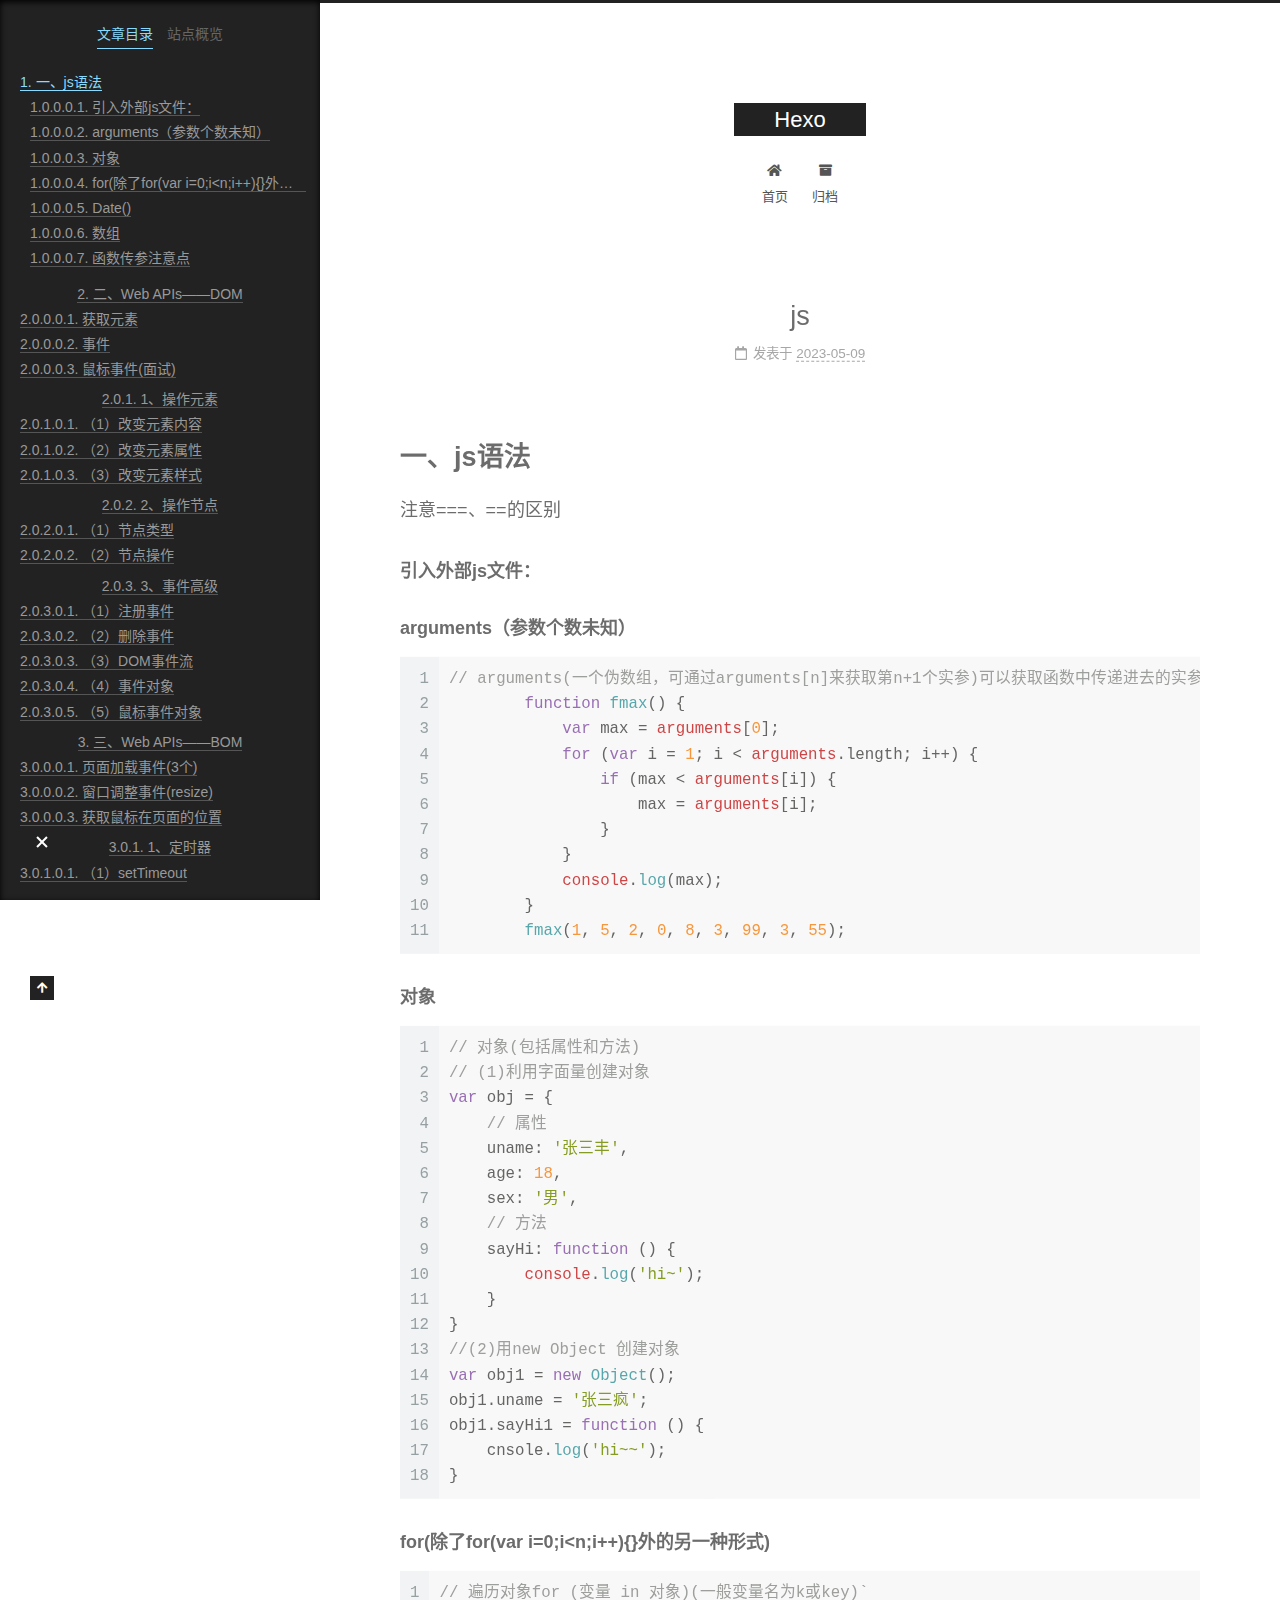
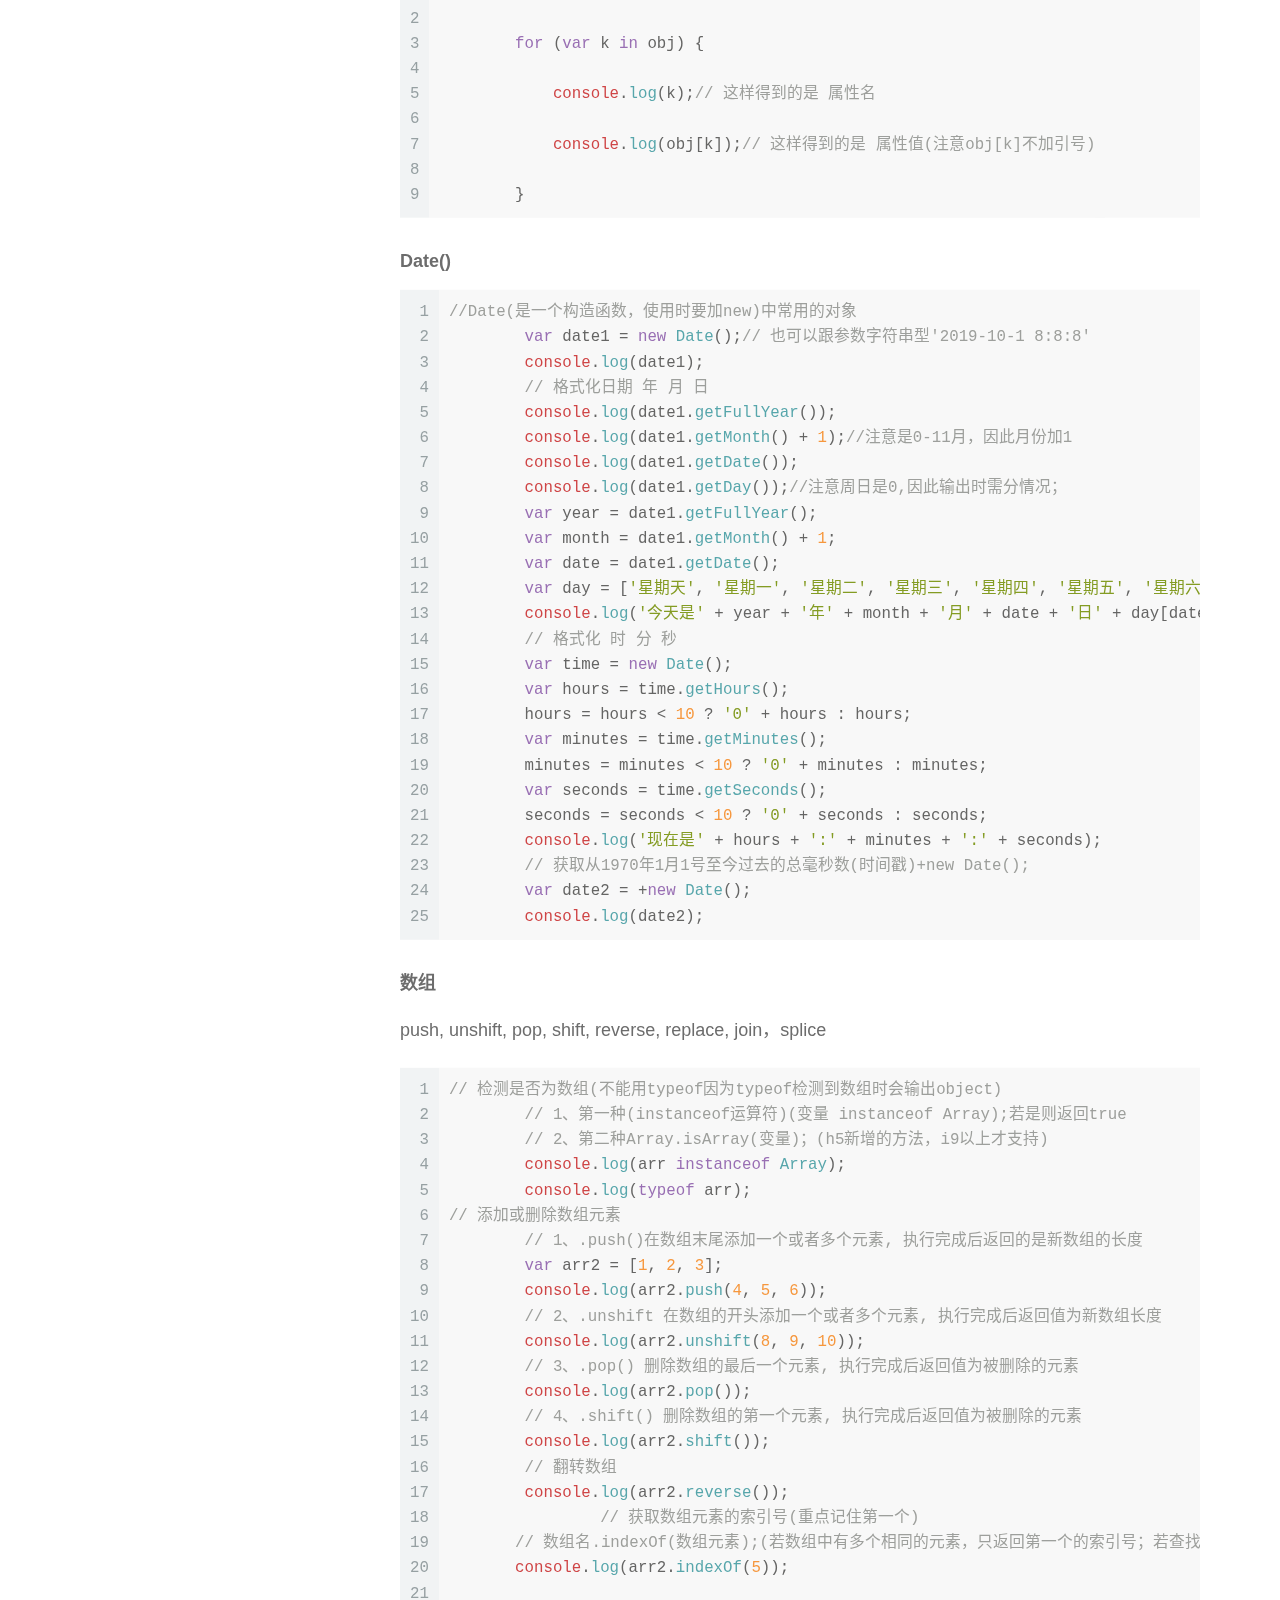
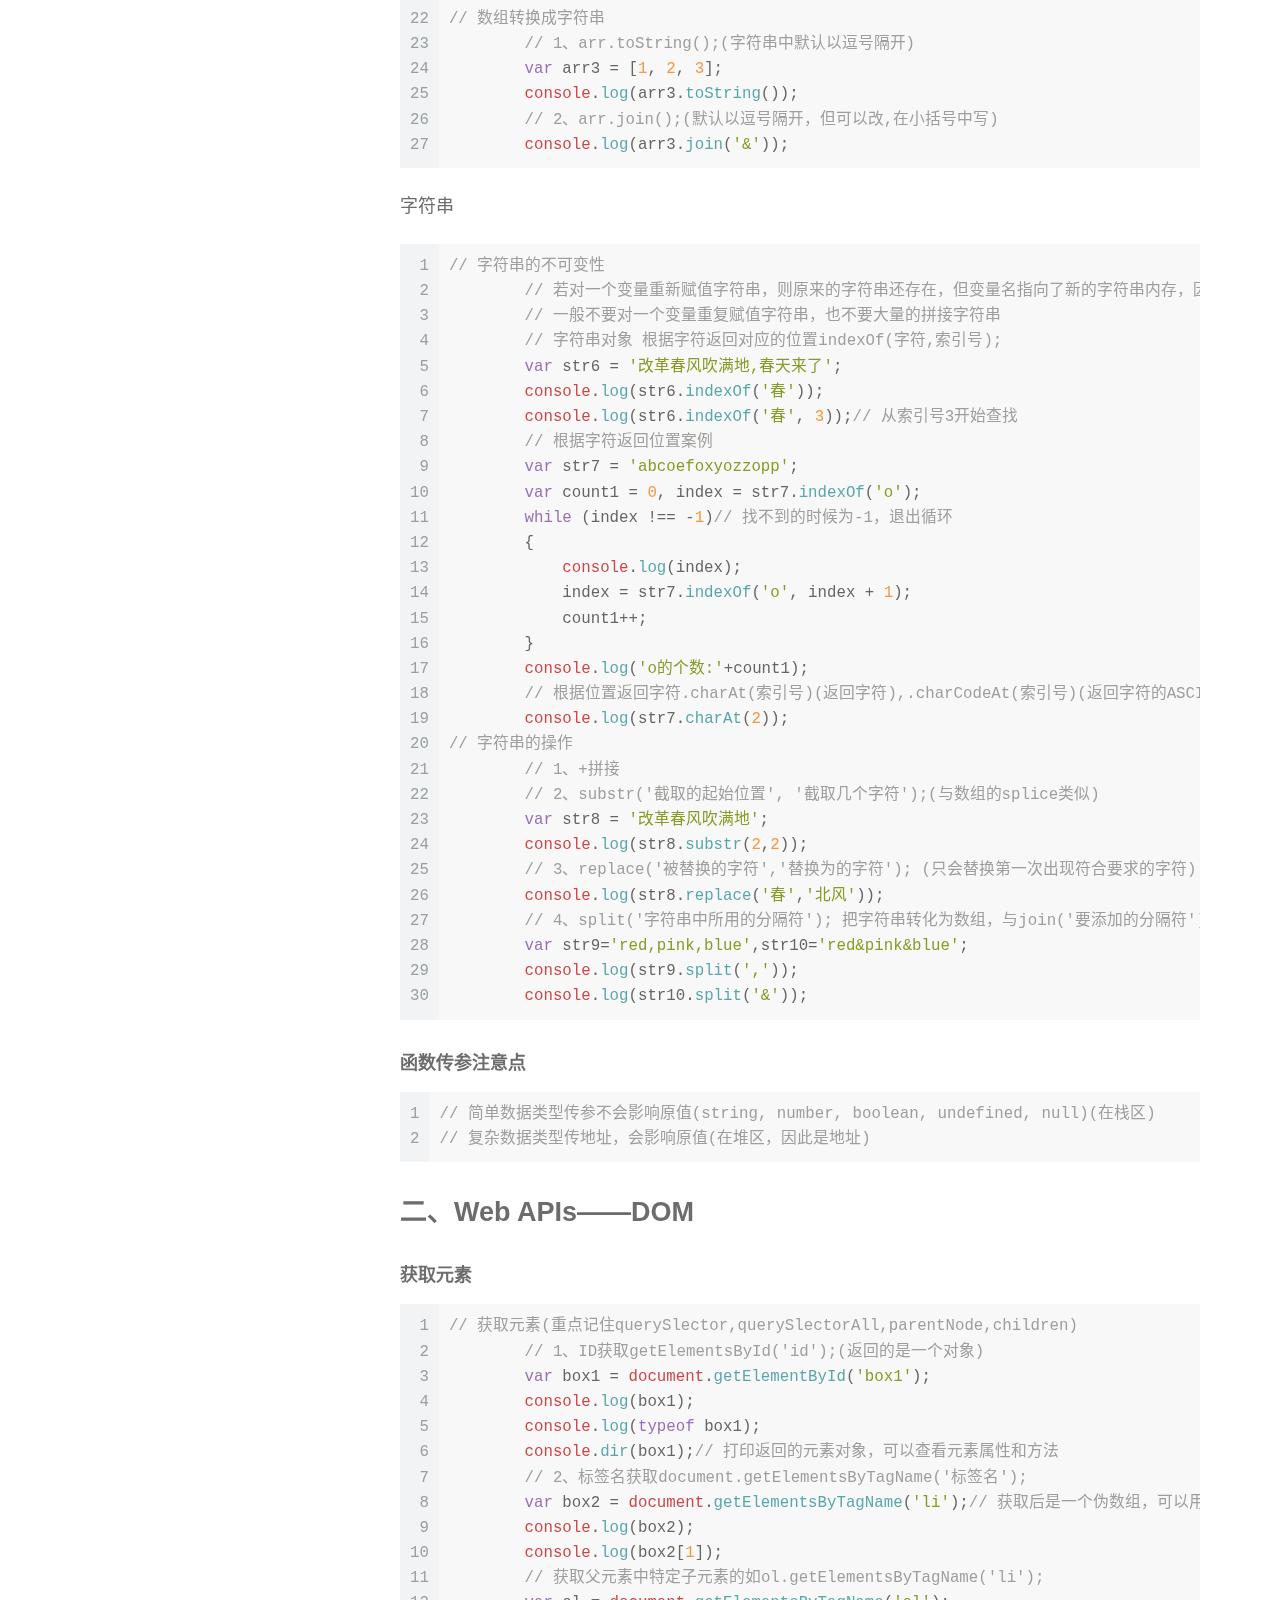
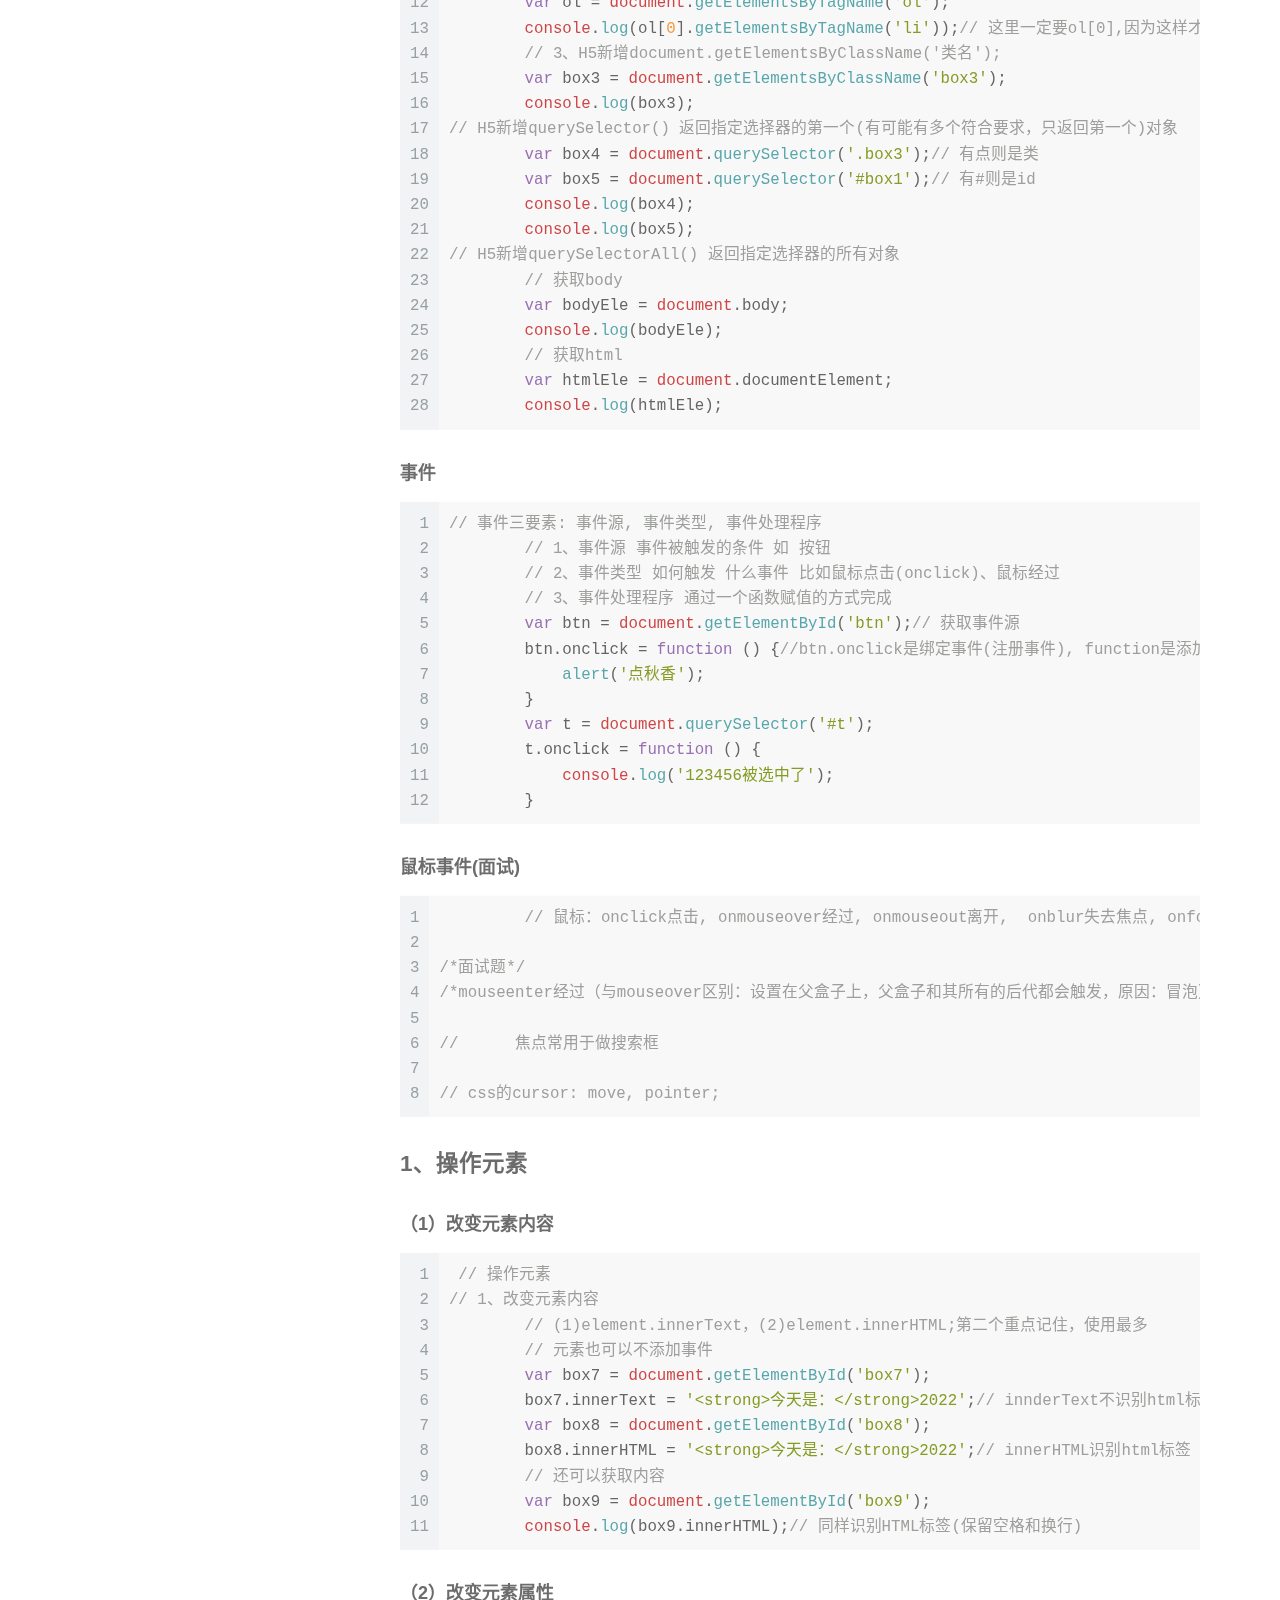
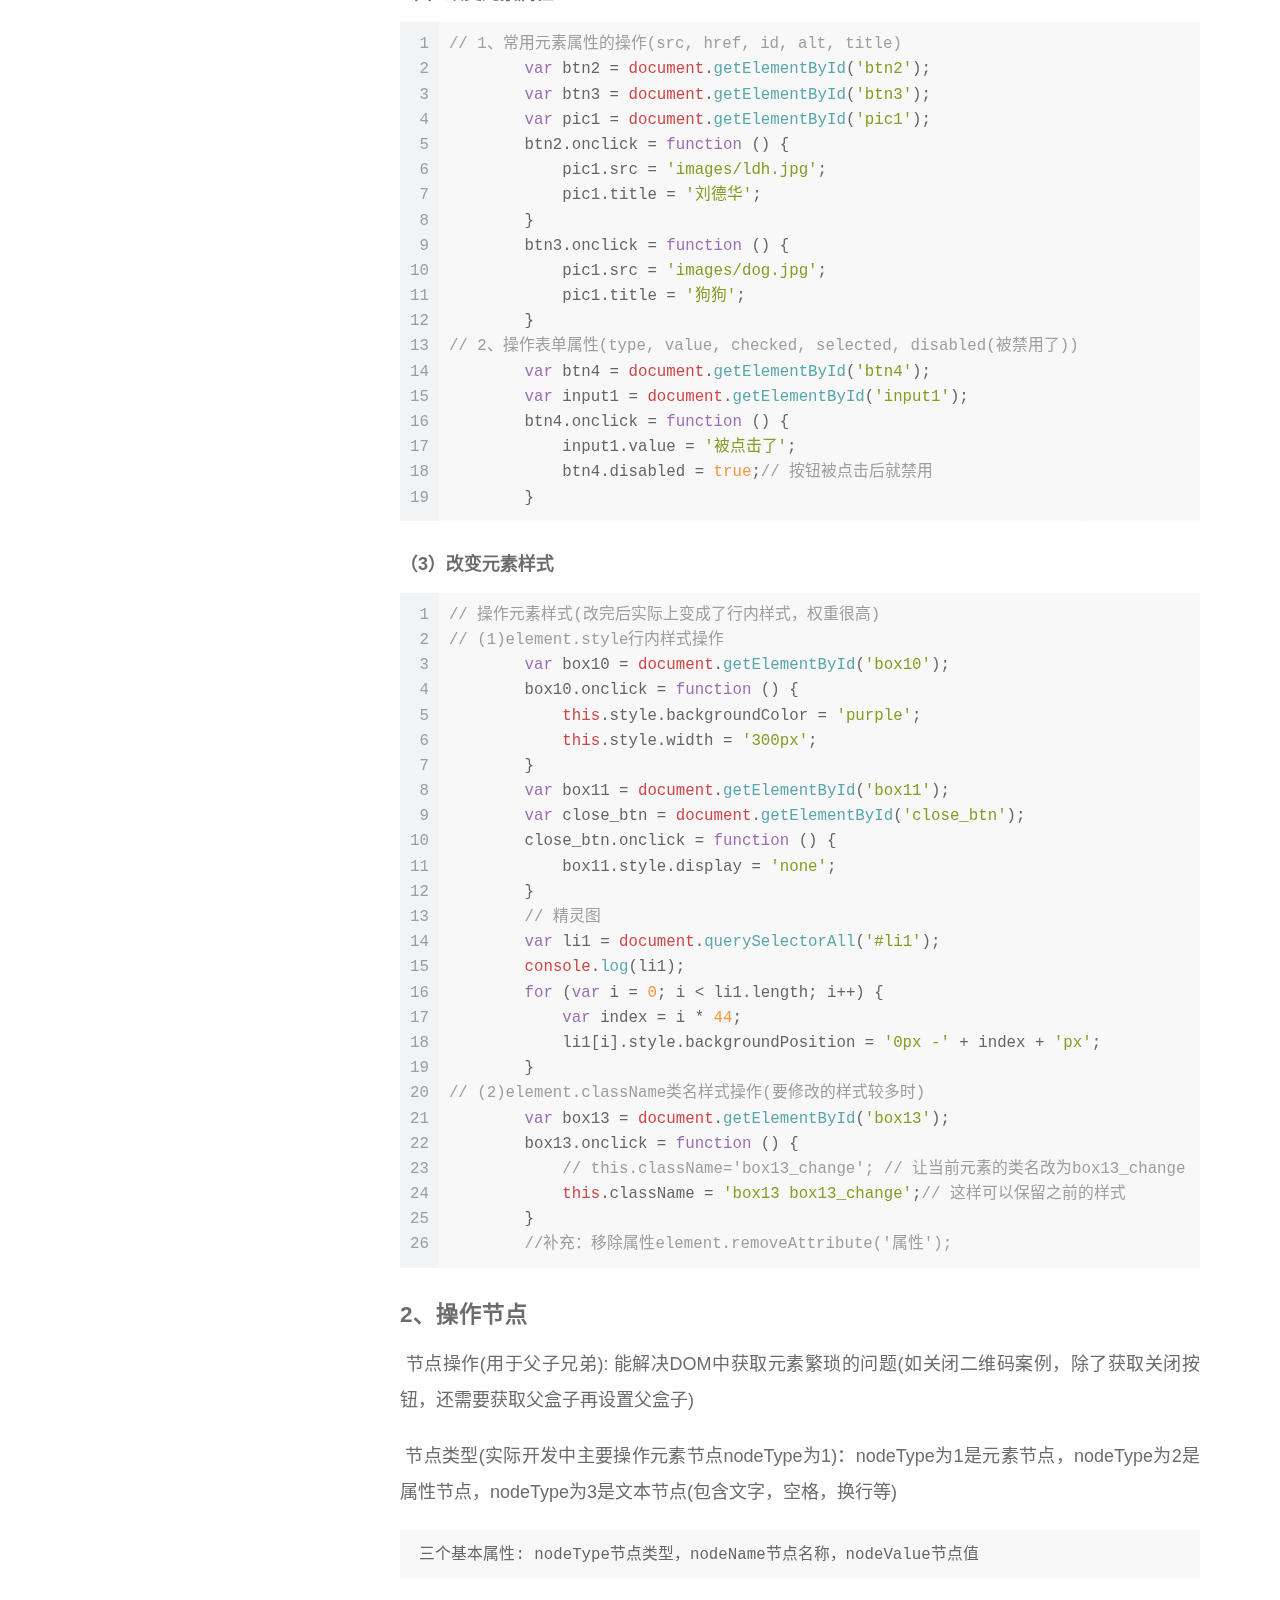
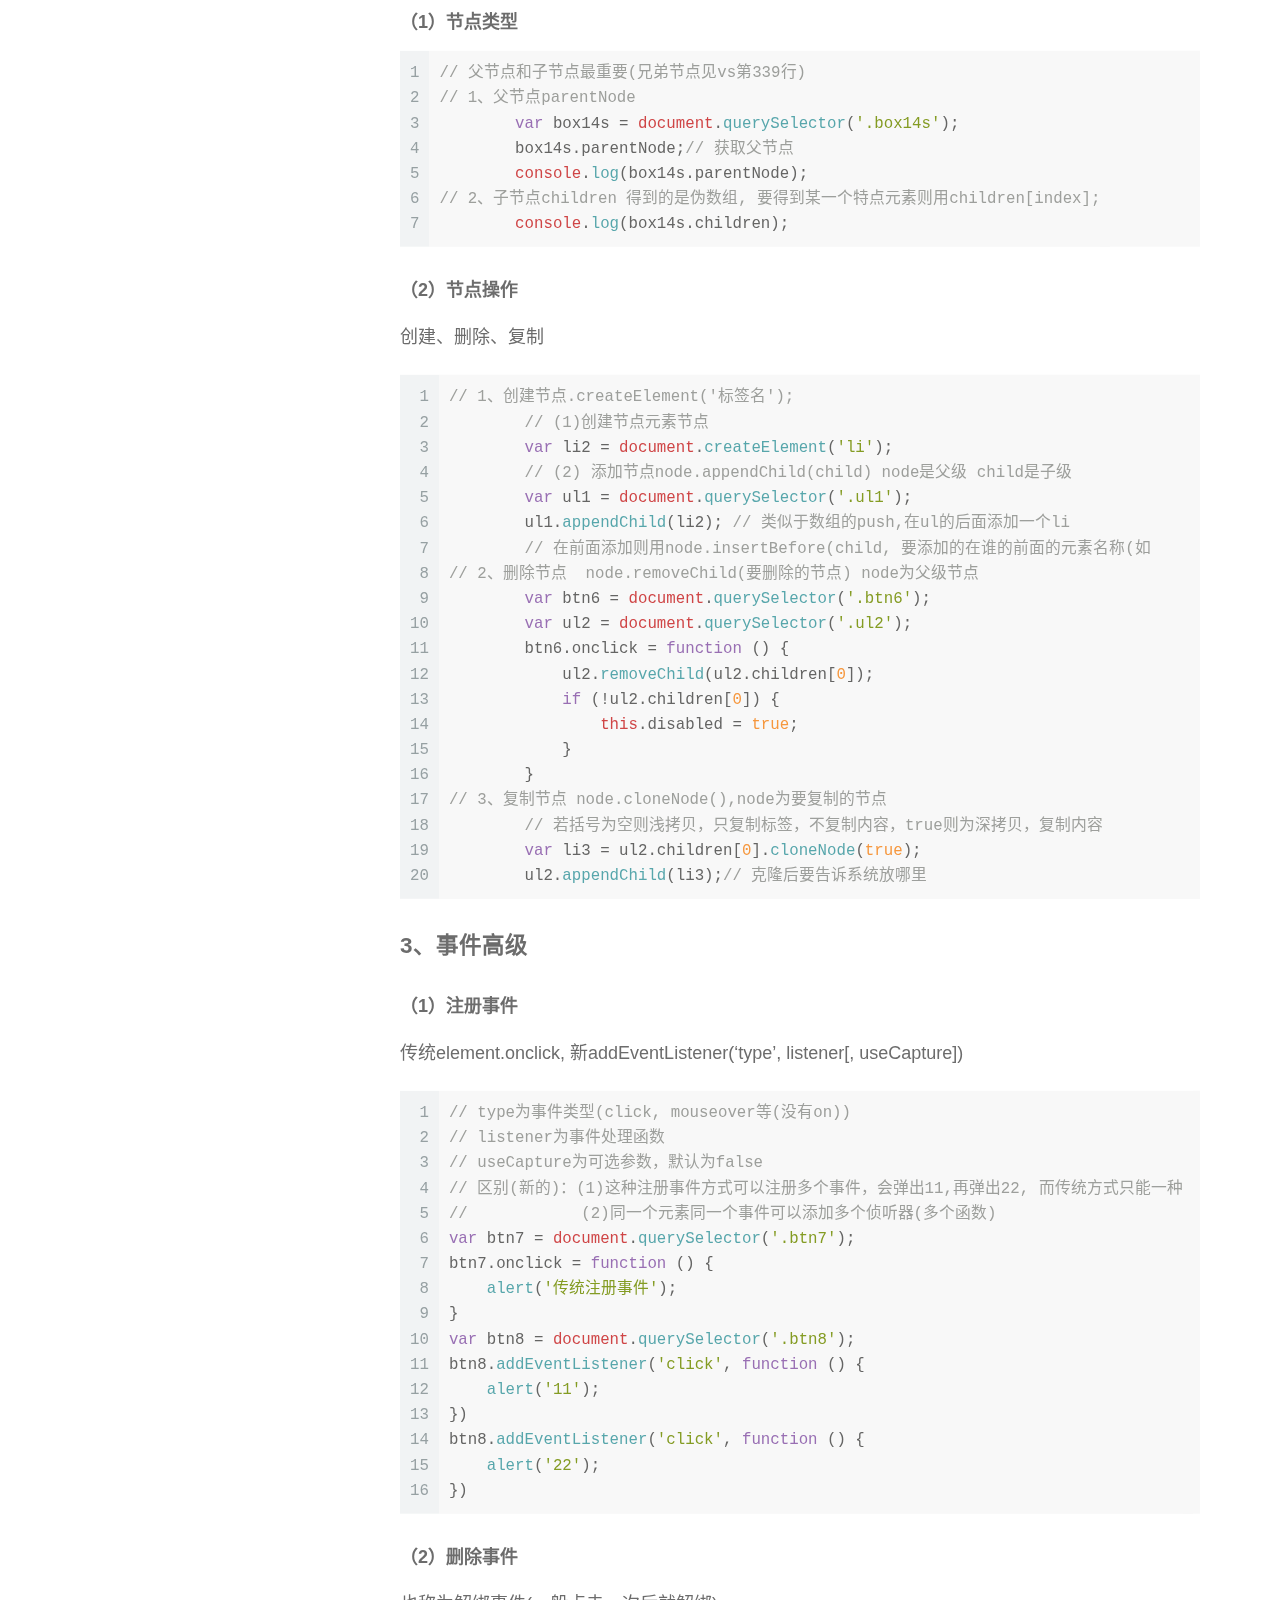
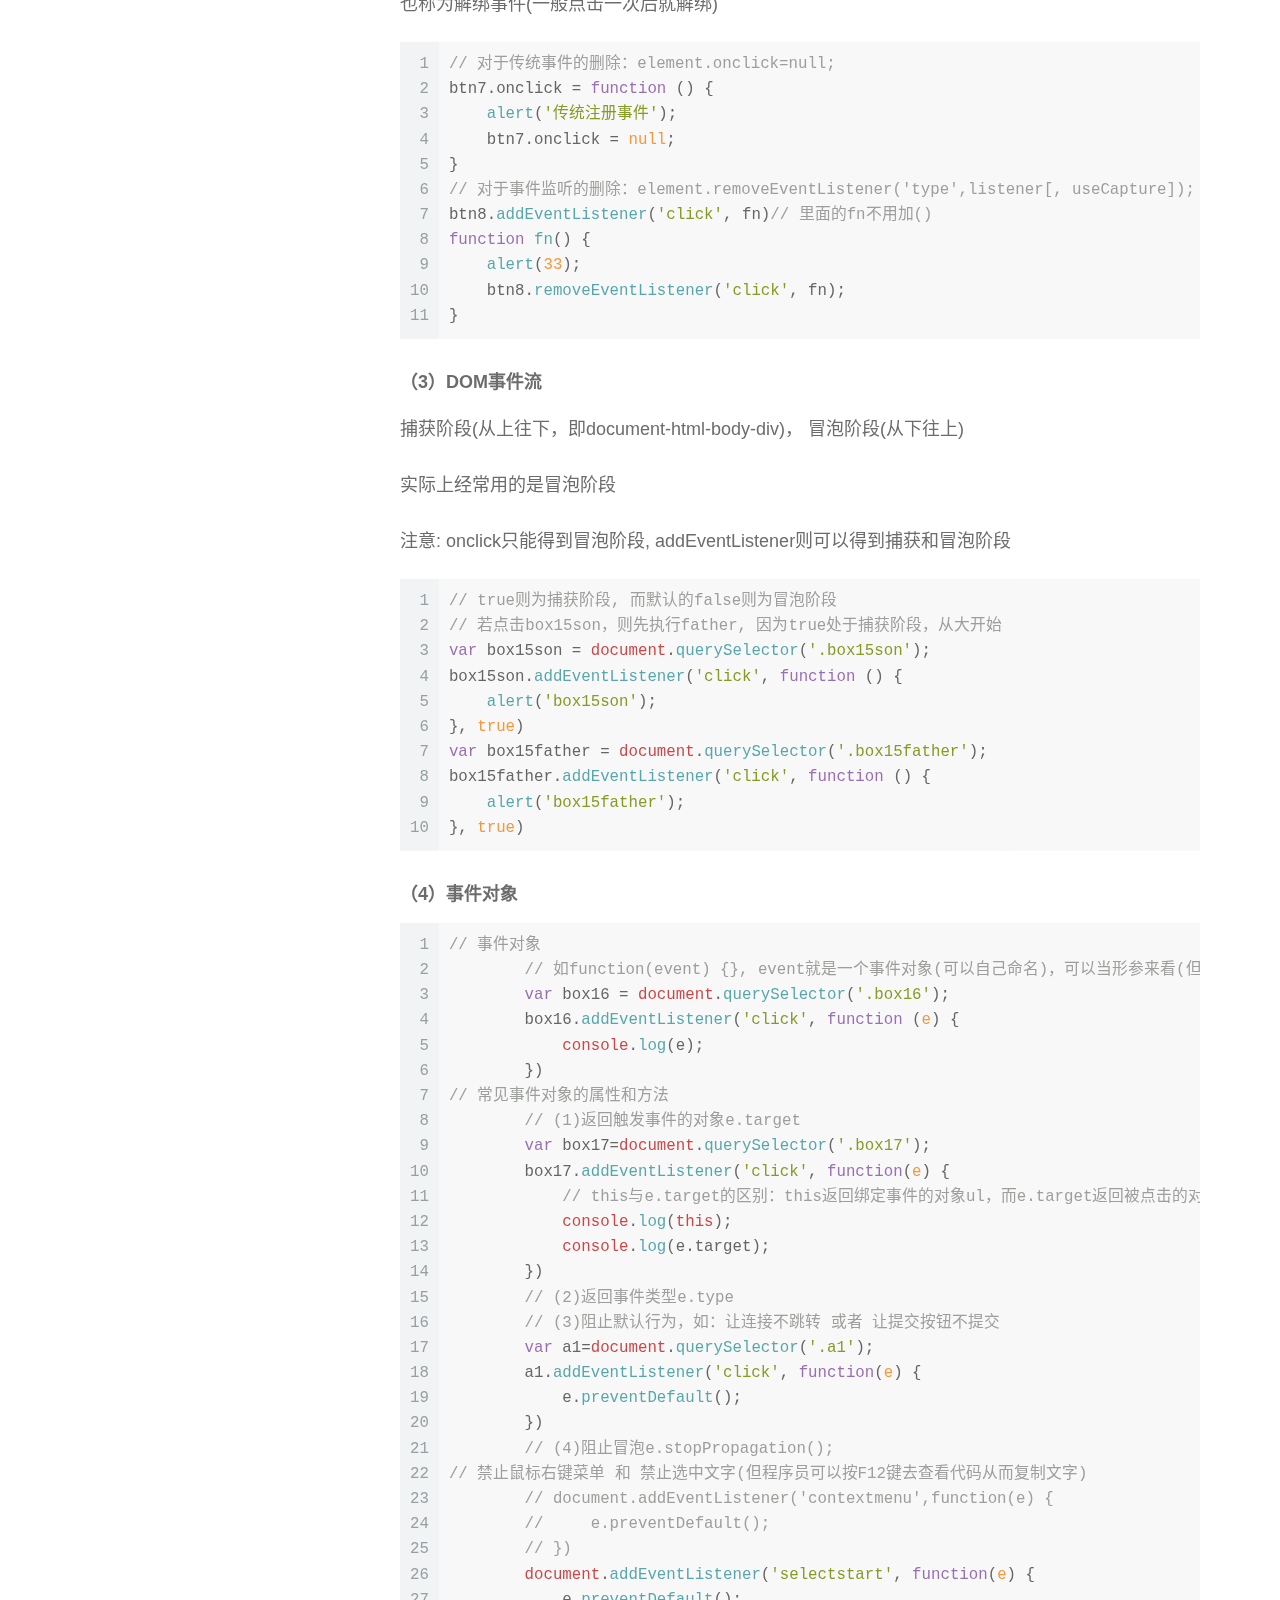
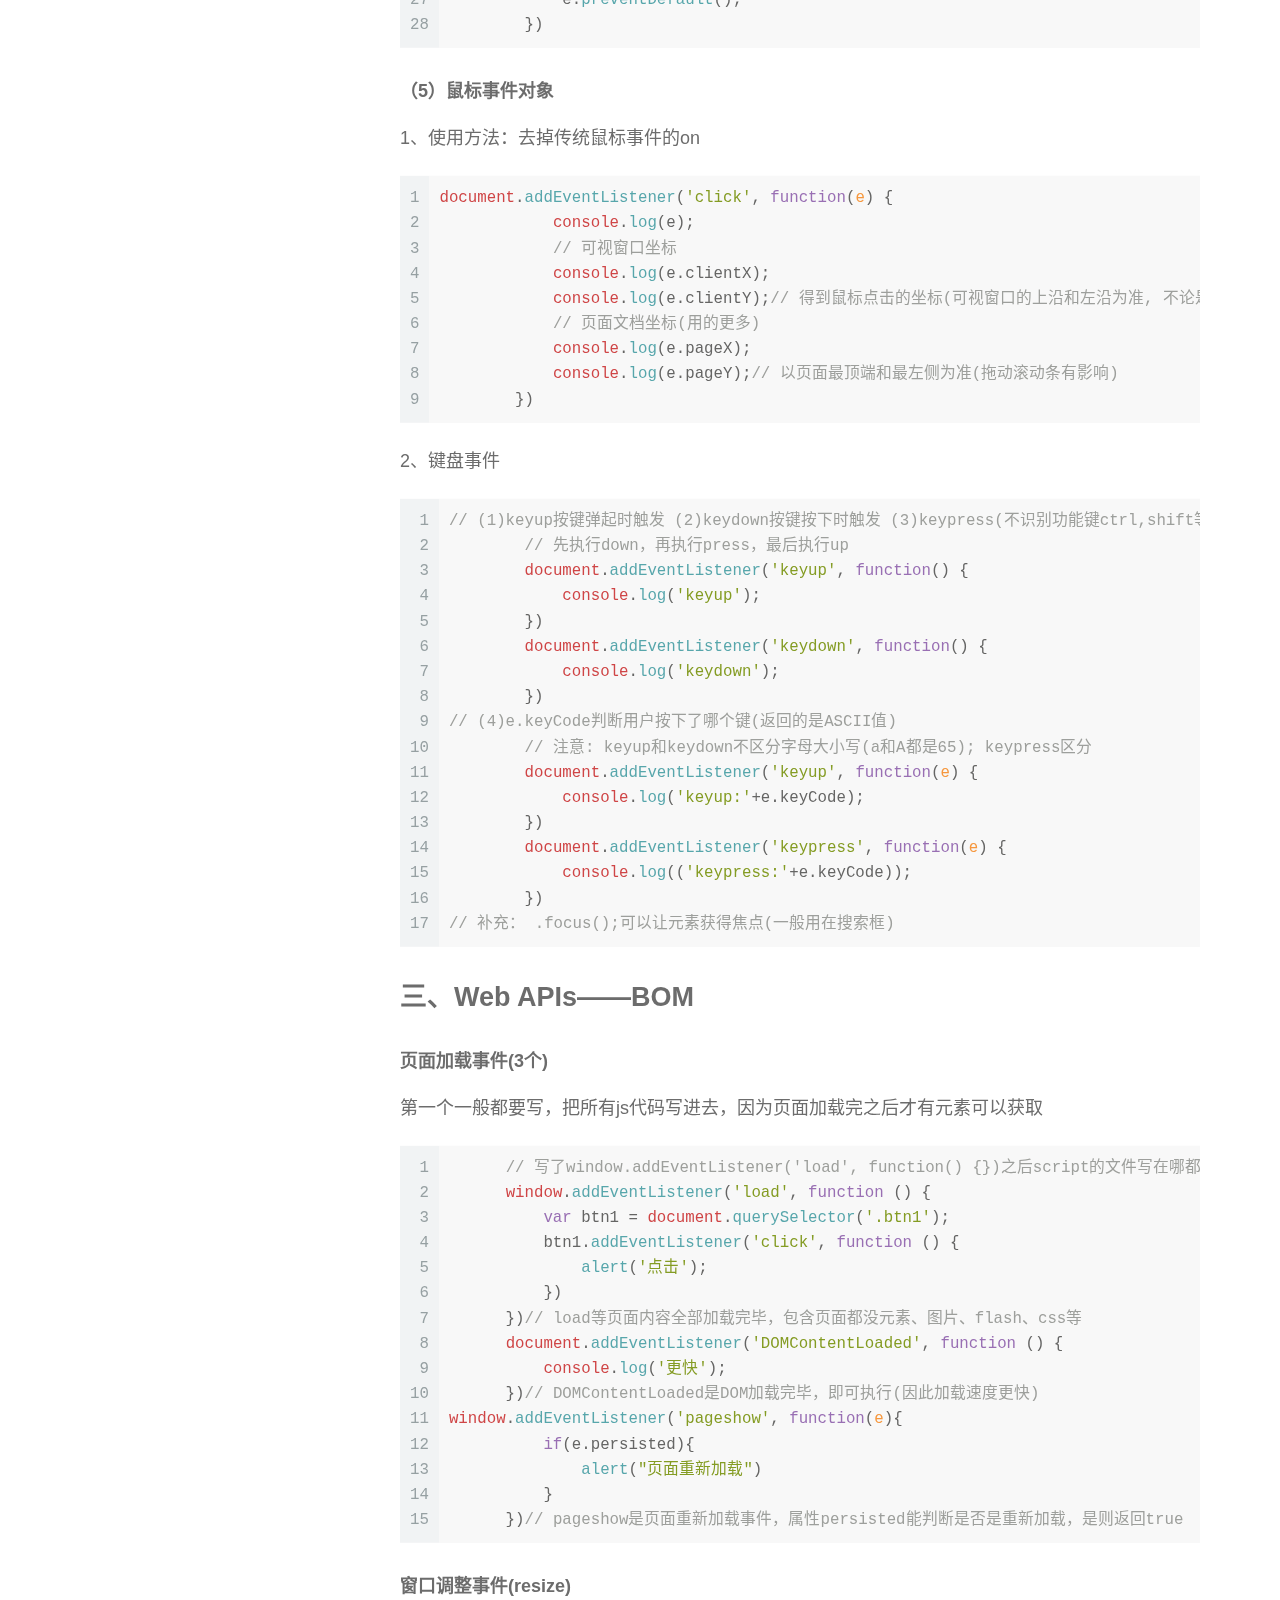
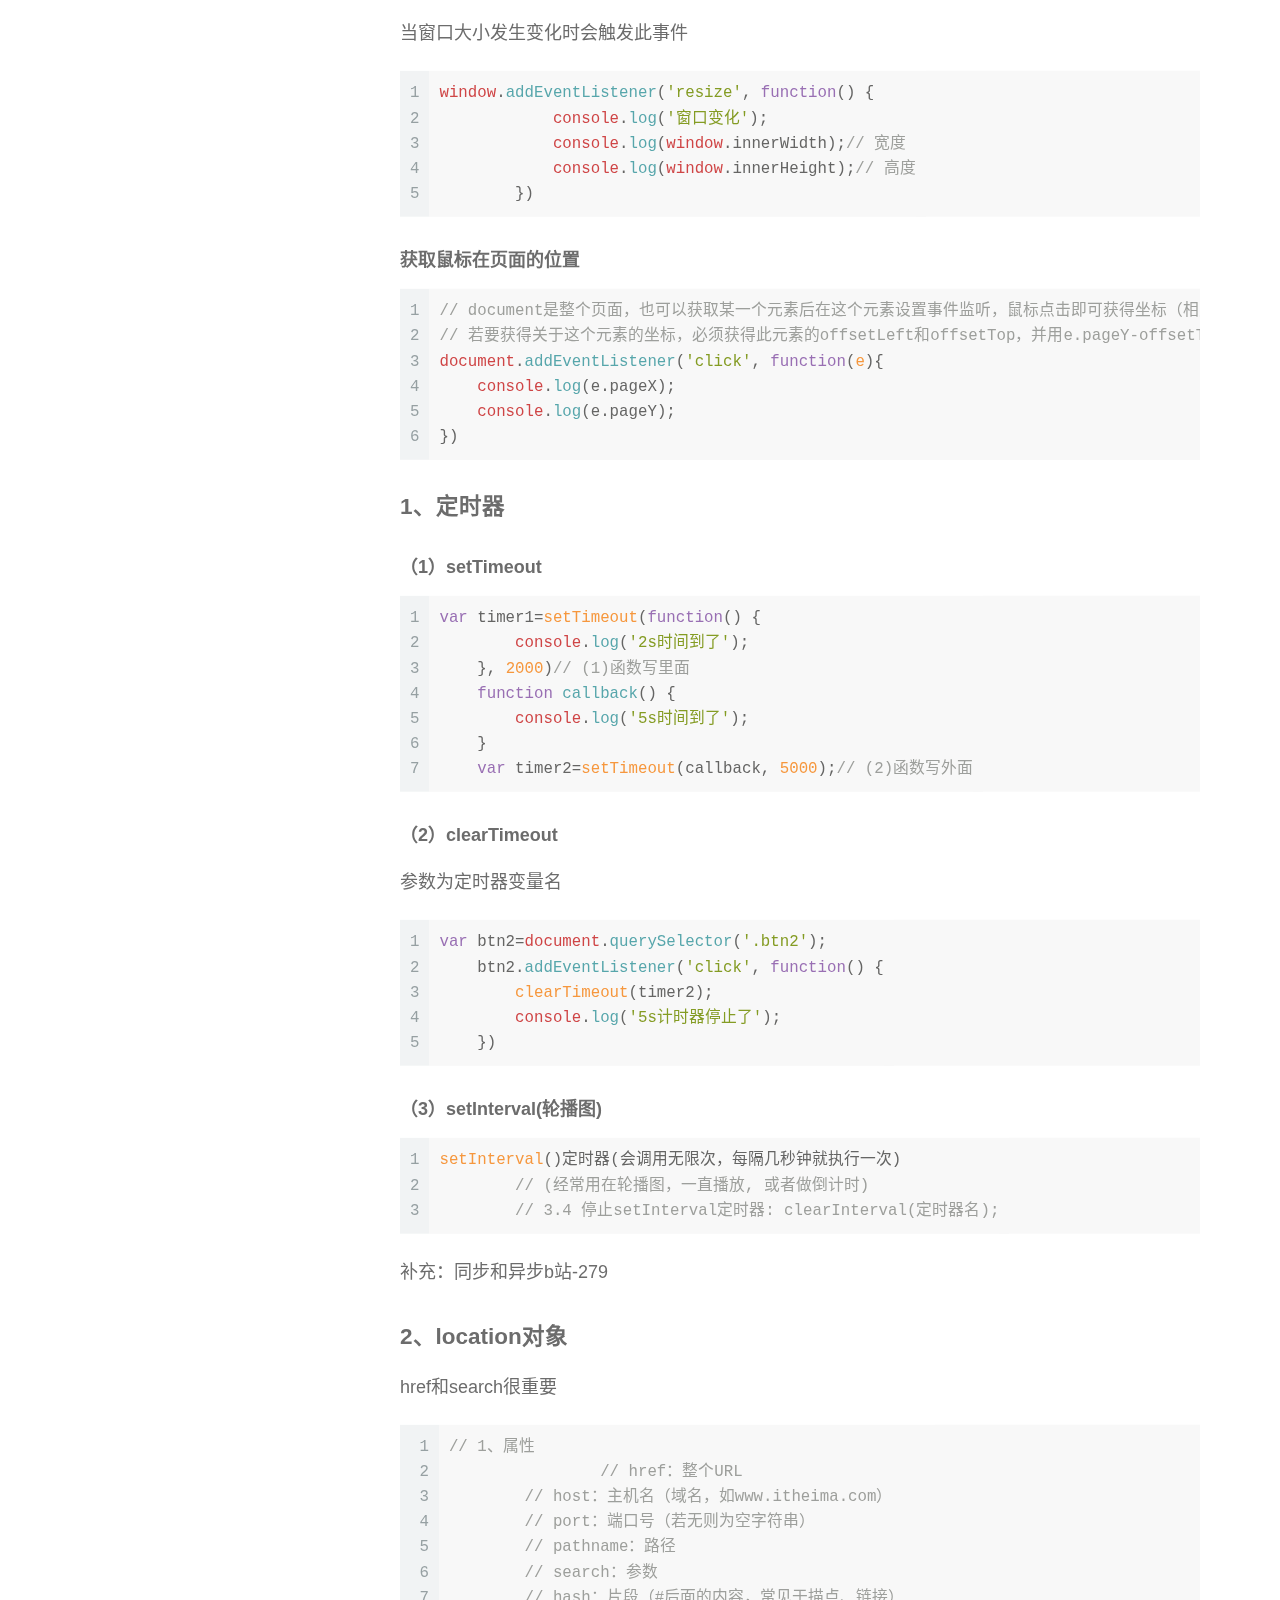
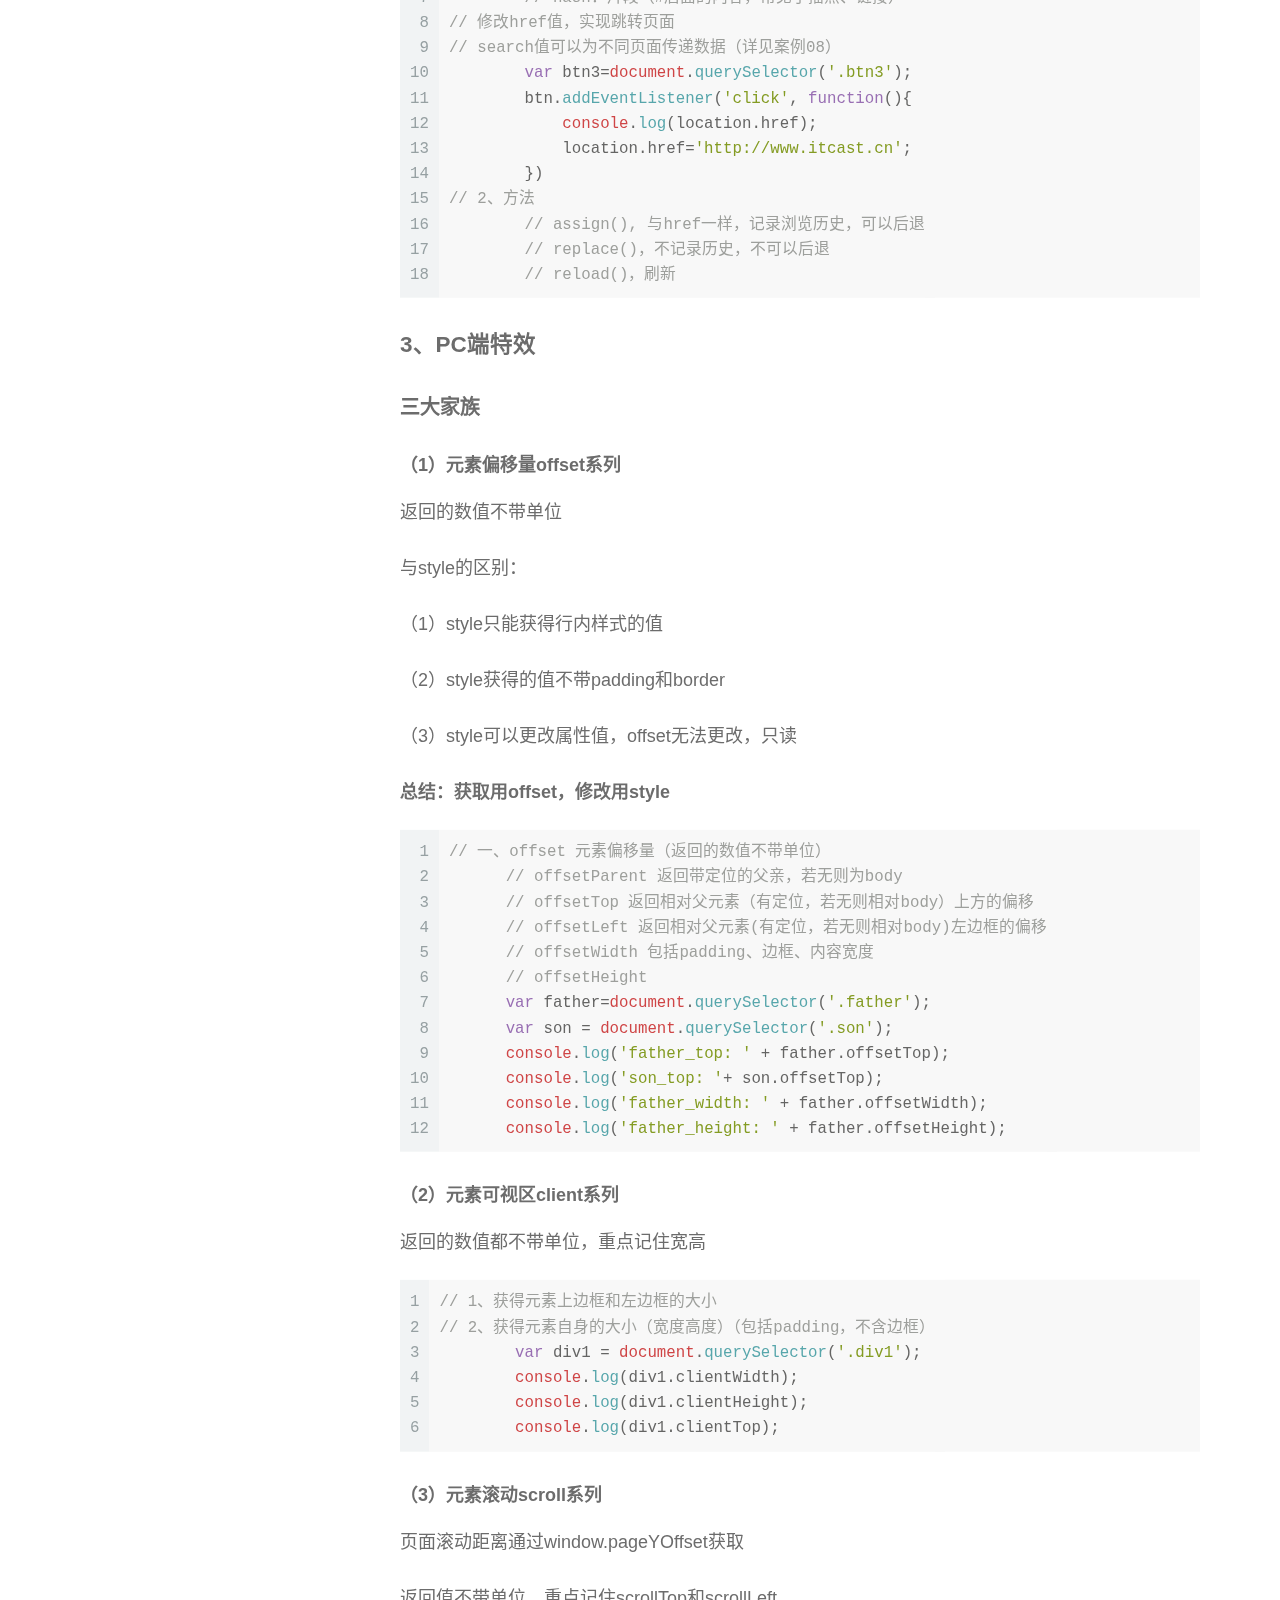
==== commit bbdc6c18: "Site updated: 2023-05-09 21:34:22" ====
--- a/2023/05/09/js/index.html
+++ b/2023/05/09/js/index.html
@@ -27,24 +27,24 @@
 <meta property="og:site_name" content="Hexo">
 <meta property="og:description" content="一、js语法注意&#x3D;&#x3D;&#x3D;、&#x3D;&#x3D;的区别 引入外部js文件：arguments（参数个数未知）1234567891011&#x2F;&#x2F; arguments(一个伪数组，可通过arguments[n]来获取第n+1个实参)可以获取函数中传递进去的实参的个数,在函数里使用console.log(arguments);        function fmax() &amp;#123;            var max &#x3D;">
 <meta property="og:locale" content="zh_CN">
-<meta property="og:image" content="c:/Users/86159/AppData/Local/Temp/1681039842613.png">
+<meta property="og:image" content="https://s2.loli.net/2023/05/09/adByPoNglsvXhHT.png">
 <meta property="og:image" content="c:/Users/86159/AppData/Local/Temp/1681040934715.png">
 <meta property="og:image" content="c:/Users/86159/AppData/Local/Temp/1680922133999.png">
-<meta property="og:image" content="c:/Users/86159/AppData/Local/Temp/1680965831898.png">
-<meta property="og:image" content="c:/Users/86159/AppData/Local/Temp/1680966084040.png">
-<meta property="og:image" content="c:/Users/86159/AppData/Local/Temp/1680966303382.png">
-<meta property="og:image" content="c:/Users/86159/AppData/Local/Temp/1680967090396.png">
-<meta property="og:image" content="c:/Users/86159/AppData/Local/Temp/1680967878242.png">
-<meta property="og:image" content="c:/Users/86159/AppData/Local/Temp/1680968354808.png">
-<meta property="og:image" content="c:/Users/86159/AppData/Local/Temp/1681039149271.png">
-<meta property="og:image" content="c:/Users/86159/AppData/Local/Temp/1681041091183.png">
+<meta property="og:image" content="https://s2.loli.net/2023/05/09/cedzjC9YXTDqMnB.png">
+<meta property="og:image" content="https://s2.loli.net/2023/05/09/YiOryMZeKmJlDaX.png">
+<meta property="og:image" content="https://s2.loli.net/2023/05/09/QYlIJyqk1mstcM3.png">
+<meta property="og:image" content="https://s2.loli.net/2023/05/09/qNdjZpXD6bMFfoE.png">
+<meta property="og:image" content="https://s2.loli.net/2023/05/09/AhVFWPDctz73daB.png">
+<meta property="og:image" content="https://s2.loli.net/2023/05/09/UgxQTeaNWbJCzRV.png">
+<meta property="og:image" content="https://s2.loli.net/2023/05/09/TUQE5Y3peRmn8uc.png">
+<meta property="og:image" content="https://s2.loli.net/2023/05/09/ZpGShB4L5yJKU8N.png">
 <meta property="og:image" content="c:/Users/86159/AppData/Local/Temp/1681042518783.png">
-<meta property="og:image" content="c:/Users/86159/AppData/Local/Temp/1681042722853.png">
+<meta property="og:image" content="https://s2.loli.net/2023/05/09/uVCMiakq7TBE9eA.png">
 <meta property="article:published_time" content="2023-05-09T12:08:41.454Z">
-<meta property="article:modified_time" content="2023-05-09T12:11:53.310Z">
+<meta property="article:modified_time" content="2023-05-09T13:32:55.236Z">
 <meta property="article:author" content="John Doe">
 <meta name="twitter:card" content="summary">
-<meta name="twitter:image" content="c:/Users/86159/AppData/Local/Temp/1681039842613.png">
+<meta name="twitter:image" content="https://s2.loli.net/2023/05/09/adByPoNglsvXhHT.png">
 
 <link rel="canonical" href="http://example.com/2023/05/09/js/">
 
@@ -188,7 +188,7 @@
               <span class="post-meta-item-text">发表于</span>
               
 
-              <time title="创建时间：2023-05-09 20:08:41 / 修改时间：20:11:53" itemprop="dateCreated datePublished" datetime="2023-05-09T20:08:41+08:00">2023-05-09</time>
+              <time title="创建时间：2023-05-09 20:08:41 / 修改时间：21:32:55" itemprop="dateCreated datePublished" datetime="2023-05-09T20:08:41+08:00">2023-05-09</time>
             </span>
 
           
@@ -405,7 +405,7 @@
 
 <p><strong>new绑定 &gt; 显式绑定 &gt; 隐式绑定 &gt; 默认绑定</strong></p>
 <h6 id="原型"><a href="#原型" class="headerlink" title="原型"></a>原型</h6><p>null没有原prototype，因此不是所有对象都有原型</p>
-<p><img src="C:\Users\86159\AppData\Local\Temp\1681039842613.png" alt="68103984261"></p>
+<p><img src="https://s2.loli.net/2023/05/09/adByPoNglsvXhHT.png" alt="屏幕截图 2023-04-09 193033.png"></p>
 <p>答案：jack，undefined</p>
 <p><img src="C:\Users\86159\AppData\Local\Temp\1681040934715.png" alt="68104093471"></p>
 <p>答案：3，10，3</p>
@@ -423,29 +423,29 @@
 <p>typeof NULL == typeof undefined   是true</p>
 <p>typeof null == typeof undefined   是false</p>
 <h6 id="类型转换"><a href="#类型转换" class="headerlink" title="类型转换"></a>类型转换</h6><p>parseInt(‘…’, 基数)，基数为2~36之间的整数、</p>
-<h6 id="this"><a href="#this" class="headerlink" title="this"></a>this</h6><p><img src="C:\Users\86159\AppData\Local\Temp\1680965831898.png" alt="68096583189"></p>
+<h6 id="this"><a href="#this" class="headerlink" title="this"></a>this</h6><p><img src="https://s2.loli.net/2023/05/09/cedzjC9YXTDqMnB.png" alt="屏幕截图 2023-04-08 225702.png"></p>
 <p>答案：undefined，undefined</p>
 <p>如果是普通函数而不是箭头函数，那么则是1，undefined</p>
-<p><img src="C:\Users\86159\AppData\Local\Temp\1680966084040.png" alt="68096608404"></p>
+<p><img src="https://s2.loli.net/2023/05/09/YiOryMZeKmJlDaX.png" alt="屏幕截图 2023-04-08 230121.png"></p>
 <p>答案：undefined</p>
 <p><strong>new绑定 &gt; 显式绑定 &gt; 隐式绑定 &gt; 默认绑定</strong></p>
-<p><img src="C:\Users\86159\AppData\Local\Temp\1680966303382.png" alt="68096630338"></p>
+<p><img src="https://s2.loli.net/2023/05/09/QYlIJyqk1mstcM3.png" alt="屏幕截图 2023-04-08 230501.png"></p>
 <p>答案：foo（new优先级大于显示绑定bind，所以this并不指向window），foo，foo2，global</p>
 <h6 id="定时器"><a href="#定时器" class="headerlink" title="定时器"></a>定时器</h6><p>定时器是异步执行的，必须等到所有同步代码执行完才轮到它</p>
-<p><img src="C:\Users\86159\AppData\Local\Temp\1680967090396.png" alt="68096709039"></p>
+<p><img src="https://s2.loli.net/2023/05/09/qNdjZpXD6bMFfoE.png" alt="屏幕截图 2023-04-08 231807.png"></p>
 <p>答案： 2,5,1,3,4</p>
-<p><img src="C:\Users\86159\AppData\Local\Temp\1680967878242.png" alt="68096787824"></p>
+<p><img src="https://s2.loli.net/2023/05/09/AhVFWPDctz73daB.png" alt="屏幕截图 2023-04-08 233116.png"></p>
 <p>答案：1,2,5,3,4</p>
-<p><img src="C:\Users\86159\AppData\Local\Temp\1680968354808.png" alt="68096835480"></p>
+<p><img src="https://s2.loli.net/2023/05/09/UgxQTeaNWbJCzRV.png" alt="屏幕截图 2023-04-08 233912.png"></p>
 <p>答案：b,f,c,a,d</p>
-<p><img src="C:\Users\86159\AppData\Local\Temp\1681039149271.png" alt="68103914927"></p>
+<p><img src="https://s2.loli.net/2023/05/09/TUQE5Y3peRmn8uc.png" alt="屏幕截图 2023-04-09 191846.png"></p>
 <p>答案：DEFHGC</p>
-<h6 id="作用域"><a href="#作用域" class="headerlink" title="作用域"></a>作用域</h6><p><img src="C:\Users\86159\AppData\Local\Temp\1681041091183.png" alt="68104109118"></p>
+<h6 id="作用域"><a href="#作用域" class="headerlink" title="作用域"></a>作用域</h6><p><img src="https://s2.loli.net/2023/05/09/ZpGShB4L5yJKU8N.png" alt="屏幕截图 2023-04-09 194846.png"></p>
 <p>答案：3,3,3</p>
 <p><img src="C:\Users\86159\AppData\Local\Temp\1681042518783.png" alt="68104251878"></p>
 <p>答案：undefined，20</p>
 <h6 id="es6"><a href="#es6" class="headerlink" title="es6"></a>es6</h6><p>generator和yield</p>
-<p><img src="C:\Users\86159\AppData\Local\Temp\1681042722853.png" alt="68104272285"></p>
+<p><img src="https://s2.loli.net/2023/05/09/uVCMiakq7TBE9eA.png" alt="屏幕截图 2023-04-09 201833.png"></p>
 <p>答案：{value: 6, done: false}，{value: 7, done: false}</p>
 
     </div>
--- a/css/main.css
+++ b/css/main.css
@@ -1168,7 +1168,7 @@
 }
 .links-of-author a::before,
 .links-of-author span.exturl::before {
-  background: #0855f0;
+  background: #882dff;
   border-radius: 50%;
   content: ' ';
   display: inline-block;
